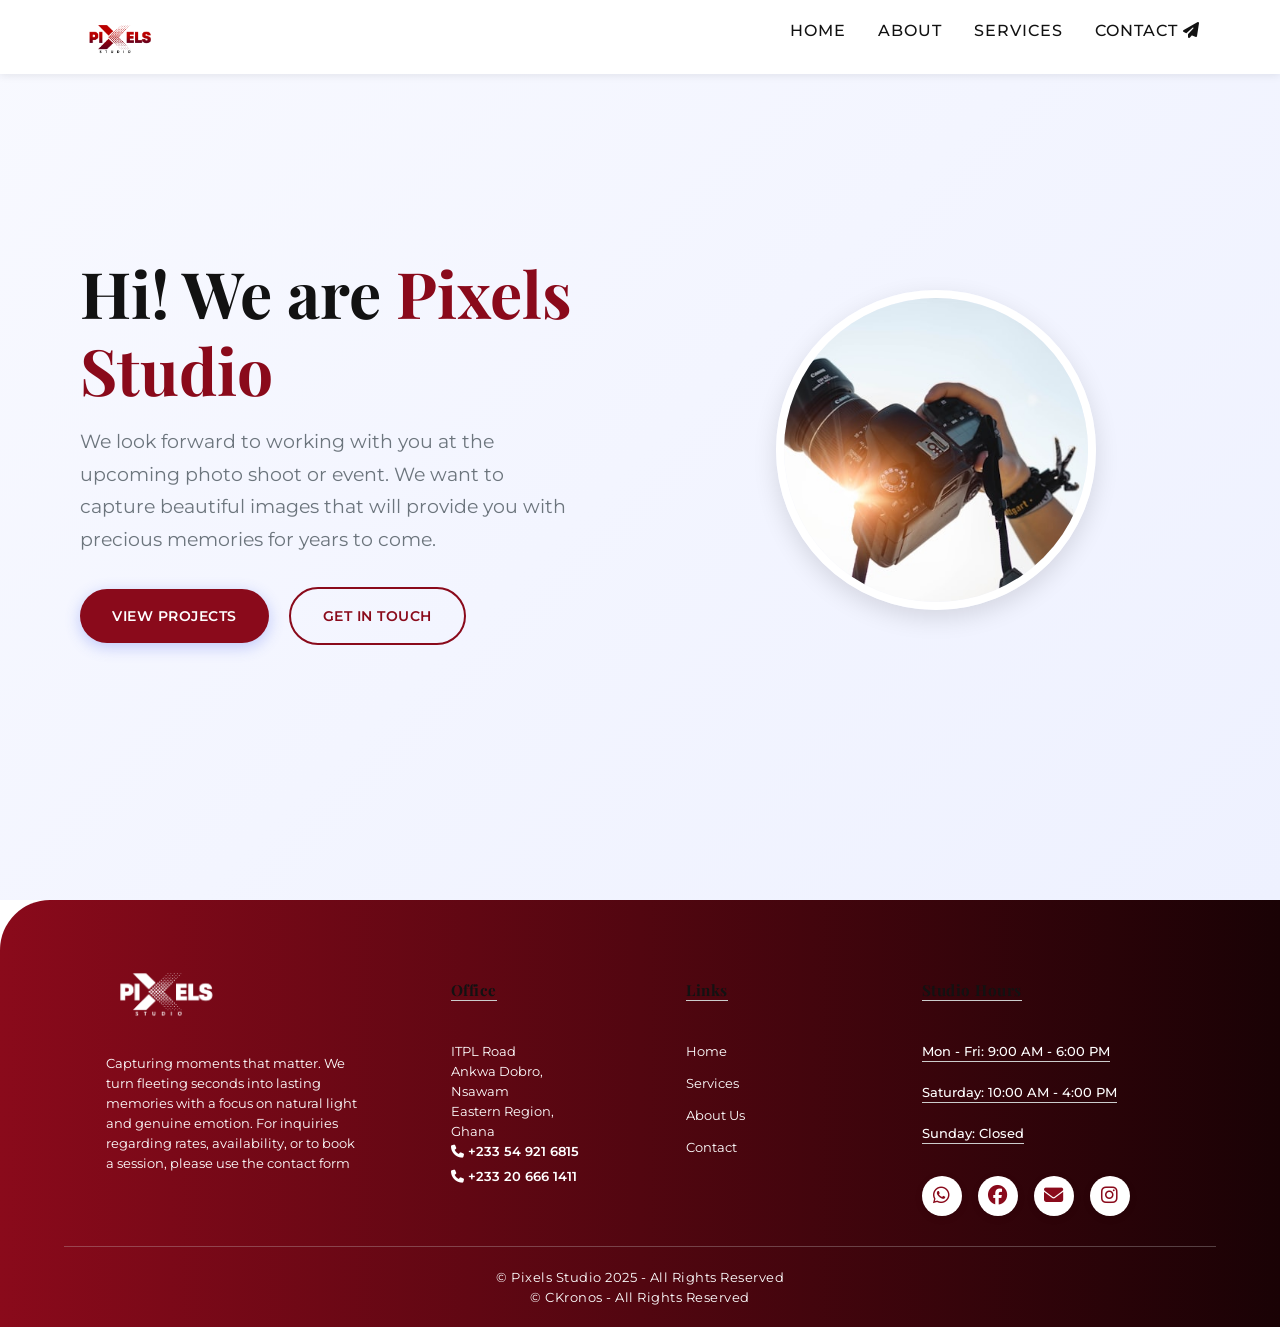
==== index.html @ 5a0a9b70 "working" ====
<!DOCTYPE html>
<html lang="en">
    <head>
        <meta charset="UTF-8">
        <meta name="viewport" content="width= device-width, initial-scale=1.0">
        <title>Pixels Studio | Where Moments Become Memories</title>
        <link href="https://fonts.googleapis.com/css2?family=Inter:wght@400;700&family=Merriweather:wght@400;700&family=Open+Sans:wght@400;700&family=Lato:wght@400;700&family=Roboto:wght@400;700&family=Playfair+Display:wght@400;700&family=Montserrat:wght@400;700&display=swap" rel="stylesheet">
        <!-- Font Awesome for Icons -->
        <link rel="stylesheet" href="https://cdnjs.cloudflare.com/ajax/libs/font-awesome/6.5.0/css/all.min.css" 
          integrity="sha512-..." crossorigin="anonymous" referrerpolicy="no-referrer" />
        <link rel="stylesheet" href="CSS/home.css">
        <link rel="stylesheet" href="CSS/global.css">
    </head>
    <body>
        <header>
            <div class="container">
                <nav>
                    <a href="index.html" class="logo">
                    <img src="Assets/pixels studio.png" alt="Pixels Studio">
                </a>
                    <ul class="nav-links">
                        <li><a href="index.html">HOME</a></li>
                        <li><a href="about.html">ABOUT</a></li>
                        <li><a href="services.html">SERVICES</a></li>
                        <li><a href="#" >CONTACT <i class="fas fa-paper-plane "></i></a></li>
                    </ul>
                    <div class="mobile-toggle">
                        <i class="fas fa-bars"></i>
                    </div>
                </nav>
                

            </div>
        </header>
        <section id="home" class="hero">
            <div class="container">
                <div class="hero-content">
                    <div class="hero-text fade-in">
                        <h1>Hi! We are <span class="highlight">Pixels Studio</span></h1>
                        <p>We look forward to working with you at the upcoming photo shoot or event. 
                            We want to capture beautiful images 
                            that will provide you with precious memories for years to come.</p>
                        <div>
                            <a href="#services" class="btn btn-primary">View Projects</a>
                            <a href="#" class="btn btn-outline">Get In Touch</a>
                        </div>
                    </div> 
                    <div class="hero-image fade-in">
                        <img src="Assets/iimage2.jpg" alt="Pixels Studio">
                    </div>
                </div>
            </div>
        </section>


        <footer>
            <div class="row">
                <div class="column">
                    <img src="Assets/pixels studio footer.png" class="logo-footer" alt="pixels logo">
                    <p>Capturing moments that matter. 
                        We turn fleeting seconds into lasting memories with a focus on natural light and genuine emotion. 
                        For inquiries regarding rates, availability, or to book a session, please use the contact form</p>
                </div>
                <div class="column">
                    <h3 class="email-id">Office</h3>
                    <p>ITPL Road</p>
                    <p>Ankwa Dobro, Nsawam</p>
                    <p>Eastern Region, Ghana</p>
                    
                    <div class="phone-numbers">
                        <a href="tel:+233549216815"><i class="fas fa-phone "></i> +233 54 921 6815</a>
                    <a href="tel:+233206661411"><i class="fas fa-phone "></i> +233 20 666 1411</a>        
                    </div>
                </div>
                <div class="column">
                    <h3 class="email-id">Links</h3>
                    <ul>
                        <li><a href="index.html">Home</a></li>
                        <li><a href="services.html">Services</a></li>
                        <li><a href="about.html">About Us</a></li>
                        <li><a href="#">Contact </a></li>
                </ul>
                </div>
                <div class="column">
                    <h3 class="email-id">Studio Hours</h3>
                        <p class="email-id">Mon - Fri: 9:00 AM - 6:00 PM</p>
                        <p class="email-id">Saturday: 10:00 AM - 4:00 PM</p>
                        <p class="email-id">Sunday: Closed</p>

                        <div class="social-links">
                            <a href="#" target="_blank" aria-label="whatsapp"><i class="fab fa-whatsapp"></i></a>
                            <a href="#" target="_blank" aria-label="facebook"><i class="fab fa-facebook"></i></a>
                            <a href="#" target="_blank" aria-label="Mail"><i class="fas fa-envelope"></i></a>
                            <a href="#" target="_blank" aria-label="Intsagram"><i class="fab fa-instagram"></i></a>
                        </div>
                    </div>
                </div>
            </div>
            <hr>
            <p class="copyright">&copy; Pixels Studio 2025 - All Rights Reserved</p>
            <p class="copyright">&copy; CKronos - All Rights Reserved</p>
        </footer>
    
        <link rel="script" href="main.js">
    </body>
</html>
---- CSS/home.css ----
/* ==========================================================================
   HOME PAGE STYLES
   Applies to: index.html
   ========================================================================== */

/* --- Hero Section (Split Layout) --- */
.hero {
    min-height: 100vh;
    display: flex;
    align-items: center;
    padding-top: 80px; /* Offset for fixed header */
    background: linear-gradient(135deg, #f8f9ff 0%, #eef1ff 100%);
}

.hero-content {
    display: grid;
    grid-template-columns: 1fr 1fr;
    gap: 4rem;
    align-items: center;
}

/* --- Hero Typography --- */
.hero-text h1 {
    font-size: 4rem;
    line-height: 1.2;
    margin-bottom: 1rem;
    color: var(--dark);
}

.hero-text .highlight {
    color: var(--primary);
}

.hero-text p {
    font-size: 1.2rem;
    margin-bottom: 2rem;
    color: var(--gray);
    max-width: 500px;
}

/* --- Hero Image --- */
.hero-image {
    text-align: center;
}

.hero-image img {
    width: 320px;
    height: 320px;
    border-radius: 50%;
    object-fit: cover;
    border: 8px solid white;
    box-shadow: var(--shadow-md);
    margin: 0 auto;
}
---- CSS/global.css ----
/* ==========================================================================
   GLOBAL STYLES
   Applies to: All pages
   ========================================================================== */

/* --- CSS Variables & Color Palette --- */
:root {
    --primary: #8a0a1b;
    --primary-dark: #5C000E;
    --dark: #121212;
    --light: #ffffff;
    --gray: #6c757d;
    --light-gray: #e9ecef;
    
    --borber-radius: 12px;
    --transition: all 0.3s ease;
    
    --shadow-sm: 0 2px 8px rgba(0,0,0,0.08);
    --shadow-md: 0 8px 25px rgba(0,0,0,0.12);
    --shadow-lg: 0 40px 60px rgba(0,0,0,0.15);
    --shadow-xlg: inset 0 0 0 1000px rgba(0,0,0,0.3);
}

/* --- Reset & Base Styles --- */
*, *::before, *::after {
    margin: 0;
    padding: 0;
    box-sizing: border-box;
}

body {
    font-family: 'Montserrat', sans-serif;
    font-weight: 400;
    line-height: 1.7;
    background-color: var(--light);
    color: var(--dark);
    overflow-x: hidden;
}

img {
    max-width: 100%;
    height: auto;
    display: block;
}

a {
    text-decoration: none;
    color: inherit;
    transition: var(--transition);
}

.container {
    width: 90%;
    max-width: 1200px;
    margin: 0 auto;
    padding: 0 1rem;
}

section {
    padding: 5rem 0;
}

/* --- Typography --- */
h1, h2, h3, h4, h5, h6 {
    font-family: 'Playfair Display', serif;
    font-weight: 700;
    color: var(--dark);
}

.section-title {
    font-family: 'Playfair Display', serif;
    font-size: 2.5rem;
    text-align: center;
    margin-bottom: 3rem;
    position: relative;
}

.section-title::after {
    content: '';
    width: 80px;
    height: 4px;
    background-color: var(--primary);
    display: block;
    margin: 1rem auto 0;
    border-radius: 2px;
}

/* --- Navigation Bar --- */
header {
    background-color: rgba(255,255,255,0.95);
    backdrop-filter: blur(10px);
    position: fixed;
    width: 100%;
    top: 0;
    z-index: 1000;
    box-shadow: var(--shadow-sm);
    transition: var(--transition);
}

nav {
    display: flex;
    justify-content: space-between;
    align-items: center;
    padding: 1rem 0;
}

.logo {
    width: 80px;
    height: auto;
    cursor: pointer;
}

.nav-links {
    list-style: none;
    display: flex;
    gap: 2rem;
}

.nav-links a {
    font-family: 'Montserrat', sans-serif;
    font-weight: 500;
    text-transform: uppercase;
    letter-spacing: 1px;
    color: var(--dark);
    position: relative;
    padding: 0.5rem 0;
}

.nav-links a::after {
    content: '';
    position: absolute;
    width: 0;
    height: 2px;
    background-color: var(--primary);
    left: 0;
    bottom: 0;
    transition: var(--transition);
}

.nav-links a:hover::after {
    width: 100%;
}

.mobile-toggle {
    display: none;
    font-size: 1.5rem;
    cursor: pointer;
    color: var(--dark);
}

/* --- Buttons --- */
.btn {
    display: inline-block;
    padding: 0.9rem 2rem;
    border-radius: 50px;
    font-family: 'Montserrat', sans-serif;
    font-weight: 600;
    text-transform: uppercase;
    letter-spacing: 0.5px;
    font-size: 0.9rem;
    cursor: pointer;
    transition: var(--transition);
}

.btn-primary {
    background: var(--primary);
    color: #fff;
    box-shadow: 0 4px 15px rgba(67, 97, 238, 0.3);
}

.btn-primary:hover {
    background: var(--primary-dark);
    transform: translateY(-3px);
    box-shadow: 0 8px 25px rgba(67, 97, 238, 0.4);
}

.btn-outline {
    border: 2px solid var(--primary);
    color: var(--primary);
    margin-left: 1rem;
}

.btn-outline:hover {
    background: var(--primary);
    color: white;
    transform: translateY(-3px);
}

/* ==========================================================================
   FOOTER STYLES
   ========================================================================== */

footer {
    width: 100%;
    position: relative;
    bottom: 0;
    background: linear-gradient(to right, #8a0a1b, #1a0205);
    color: #fff;
    padding: 50px 0 20px;
    border-top-left-radius: 50px;
    
    /* Footer Base Font (Montserrat) */
    font-family: 'Montserrat', sans-serif;
    font-size: 13px;
    line-height: 20px;
}

/* Footer Grid Layout */
.row {
   width: 85%;
   margin: auto;
   display: flex;
   flex-wrap: wrap;
   align-items: flex-start;
   justify-content: space-between;
}

.column {
    flex-basis: 25%;
    padding: 10px;
}

/* Middle columns are smaller to save space */
.column:nth-child(2), .column:nth-child(3) {
    flex-basis: 15%;
}

.logo-footer {
    width: 120px;
    margin-bottom: 30px;
}

/* Footer Headings (Playfair Display) */
.column h3 {
    width: fit-content;
    margin-bottom: 40px;
    position: relative;
    font-family: 'Playfair Display', serif;
    font-weight: 700;
    letter-spacing: 0.5px;
}

/* Email & Contact Styles */
.email-id {
    width: fit-content;
    border-bottom: 1px solid #ccc;
    margin: 20px 0;
    font-weight: 500;
}

.phone-numbers a {
    display: block;
    color: #fff;
    text-decoration: none;
    font-weight: 600; /* Bold numbers for readability */
    margin-bottom: 5px;
}

/* Footer Links List */
ul li {
    list-style: none;
    margin-bottom: 12px;
}

ul li a {
    text-decoration: none;
    color: #fff;
    transition: var(--transition);
}

ul li a:hover {
    opacity: 0.8;
}

/* Social Media Icons */
.social-links {
    display: flex;
    gap: 1rem;
    margin-top: 2rem;
    justify-content: flex-start;
}

.social-links a {
    width: 40px;
    height: 40px;
    background-color: white;
    border-radius: 50%;
    display: flex;
    align-items: center;
    justify-content: center;
    box-shadow: var(--shadow-sm);
    color: var(--primary);
    font-size: 1.2rem;
    margin: 0;
    transition: var(--transition);
}

.social-links a:hover {
    transform: translateY(-3px);
    box-shadow: var(--shadow-md);
}

/* Divider Line */
hr {
    width: 90%;
    border: 0;
    border-bottom: 1px solid #ccc; /* Subtle separation line */
    margin: 20px auto;
    opacity: 0.3;
}

/* Copyright Text */
.copyright {
    text-align: center;
    font-weight: 400;
    letter-spacing: 0.5px;
}
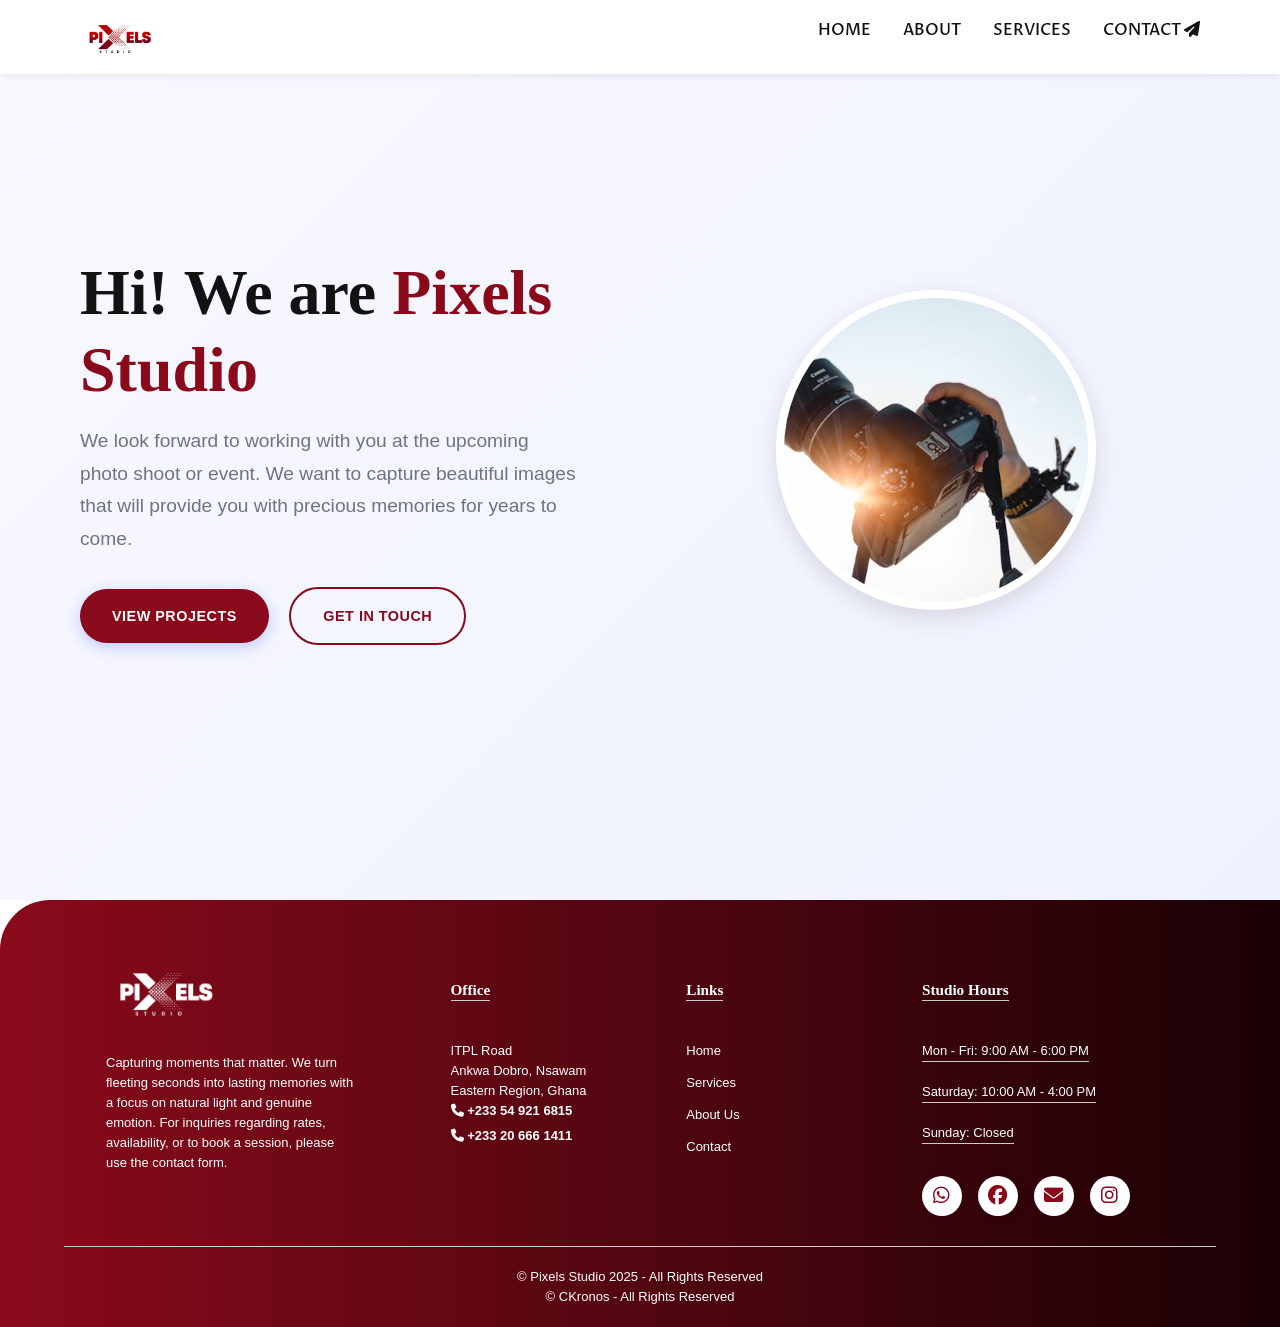
==== commit 4b852421: "working" ====
--- a/index.html
+++ b/index.html
@@ -4,10 +4,12 @@
         <meta charset="UTF-8">
         <meta name="viewport" content="width= device-width, initial-scale=1.0">
         <title>Pixels Studio | Where Moments Become Memories</title>
-        <link href="https://fonts.googleapis.com/css2?family=Inter:wght@400;700&family=Merriweather:wght@400;700&family=Open+Sans:wght@400;700&family=Lato:wght@400;700&family=Roboto:wght@400;700&family=Playfair+Display:wght@400;700&family=Montserrat:wght@400;700&display=swap" rel="stylesheet">
         <!-- Font Awesome for Icons -->
         <link rel="stylesheet" href="https://cdnjs.cloudflare.com/ajax/libs/font-awesome/6.5.0/css/all.min.css" 
           integrity="sha512-..." crossorigin="anonymous" referrerpolicy="no-referrer" />
+        <link rel="preconnect" href="https://fonts.googleapis.com">
+        <link rel="preconnect" href="https://fonts.gstatic.com" crossorigin>
+        <link href="https://fonts.googleapis.com/css2?family=Cormorant+Garamond:ital,wght@0,400;0,600;0,700;1,400&family=Proza+Libre:wght@400;500;600&display=swap" rel="stylesheet">
         <link rel="stylesheet" href="CSS/home.css">
         <link rel="stylesheet" href="CSS/global.css">
     </head>
@@ -41,7 +43,7 @@
                             We want to capture beautiful images 
                             that will provide you with precious memories for years to come.</p>
                         <div>
-                            <a href="#services" class="btn btn-primary">View Projects</a>
+                            <a href="services.html" class="btn btn-primary">View Projects</a>
                             <a href="#" class="btn btn-outline">Get In Touch</a>
                         </div>
                     </div> 
@@ -59,7 +61,7 @@
                     <img src="Assets/pixels studio footer.png" class="logo-footer" alt="pixels logo">
                     <p>Capturing moments that matter. 
                         We turn fleeting seconds into lasting memories with a focus on natural light and genuine emotion. 
-                        For inquiries regarding rates, availability, or to book a session, please use the contact form</p>
+                        For inquiries regarding rates, availability, or to book a session, please use the contact form.</p>
                 </div>
                 <div class="column">
                     <h3 class="email-id">Office</h3>
@@ -88,10 +90,18 @@
                         <p class="email-id">Sunday: Closed</p>
 
                         <div class="social-links">
-                            <a href="#" target="_blank" aria-label="whatsapp"><i class="fab fa-whatsapp"></i></a>
-                            <a href="#" target="_blank" aria-label="facebook"><i class="fab fa-facebook"></i></a>
-                            <a href="#" target="_blank" aria-label="Mail"><i class="fas fa-envelope"></i></a>
-                            <a href="#" target="_blank" aria-label="Intsagram"><i class="fab fa-instagram"></i></a>
+                            <a href="https://api.whatsapp.com/send?phone=233206661411" target="_blank" aria-label="whatsapp">
+                                <i class="fab fa-whatsapp"></i>
+                            </a>
+                            <a href="#" target="_blank" aria-label="facebook">
+                                <i class="fab fa-facebook"></i>
+                            </a>
+                            <a href="mailto:pixelsstudio4@gmail.com" aria-label="Send us an Email">
+                                <i class="fas fa-envelope"></i>
+                            </a>
+                            <a href="#" target="_blank" aria-label="Intsagram">
+                                <i class="fab fa-instagram"></i>
+                            </a>
                         </div>
                     </div>
                 </div>
--- a/CSS/home.css
+++ b/CSS/home.css
@@ -1,14 +1,13 @@
-/* ==========================================================================
-   HOME PAGE STYLES
-   Applies to: index.html
-   ========================================================================== */
+/* =========================================
+   HOME PAGE STYLES (index.html)
+   ========================================= */
 
-/* --- Hero Section (Split Layout) --- */
+/* --- 1. HERO SECTION (Top Fold) --- */
 .hero {
     min-height: 100vh;
     display: flex;
     align-items: center;
-    padding-top: 80px; /* Offset for fixed header */
+    padding-top: 80px;
     background: linear-gradient(135deg, #f8f9ff 0%, #eef1ff 100%);
 }
 
@@ -19,8 +18,9 @@
     align-items: center;
 }
 
-/* --- Hero Typography --- */
+/* --- 2. HERO TYPOGRAPHY --- */
 .hero-text h1 {
+    font-family: 'Playfair Display', serif; /* Hero Font */
     font-size: 4rem;
     line-height: 1.2;
     margin-bottom: 1rem;
@@ -38,7 +38,7 @@
     max-width: 500px;
 }
 
-/* --- Hero Image --- */
+/* --- 3. HERO IMAGE --- */
 .hero-image {
     text-align: center;
 }
--- a/CSS/global.css
+++ b/CSS/global.css
@@ -1,9 +1,16 @@
-/* ==========================================================================
-   GLOBAL STYLES
-   Applies to: All pages
-   ========================================================================== */
-
-/* --- CSS Variables & Color Palette --- */
+/* =========================================
+   GLOBAL STYLES (Use on ALL pages)
+   ========================================= */
+
+/* --- 1. RESET & VARIABLES --- */
+*, 
+*::before, 
+*::after {
+    margin: 0;
+    padding: 0;
+    box-sizing: border-box;
+}
+
 :root {
     --primary: #8a0a1b;
     --primary-dark: #5C000E;
@@ -11,29 +18,20 @@
     --light: #ffffff;
     --gray: #6c757d;
     --light-gray: #e9ecef;
-    
     --borber-radius: 12px;
     --transition: all 0.3s ease;
-    
     --shadow-sm: 0 2px 8px rgba(0,0,0,0.08);
     --shadow-md: 0 8px 25px rgba(0,0,0,0.12);
     --shadow-lg: 0 40px 60px rgba(0,0,0,0.15);
     --shadow-xlg: inset 0 0 0 1000px rgba(0,0,0,0.3);
 }
 
-/* --- Reset & Base Styles --- */
-*, *::before, *::after {
-    margin: 0;
-    padding: 0;
-    box-sizing: border-box;
-}
-
+/* --- 2. BASE DOCUMENT STYLES --- */
 body {
-    font-family: 'Montserrat', sans-serif;
-    font-weight: 400;
+    font-family: 'Inter', sans-serif; /* Body Font */
+    background-color: var(--light);
+    color: var(--dark);
     line-height: 1.7;
-    background-color: var(--light);
-    color: var(--dark);
     overflow-x: hidden;
 }
 
@@ -60,19 +58,112 @@
     padding: 5rem 0;
 }
 
-/* --- Typography --- */
-h1, h2, h3, h4, h5, h6 {
-    font-family: 'Playfair Display', serif;
-    font-weight: 700;
-    color: var(--dark);
-}
-
+/* --- 3. NAVIGATION BAR --- */
+header {
+    background-color: rgba(255,255,255,0.95);
+    backdrop-filter: blur(10px);
+    position: fixed;
+    width: 100%;
+    top: 0;
+    z-index: 1000;
+    box-shadow: var(--shadow-sm);
+    transition: var(--transition);
+}
+
+nav {
+    font-family: 'Proza Libre', sans-serif;;
+    display: flex;
+    justify-content: space-between;
+    align-items: center;
+    padding: 1rem 0;
+}
+
+.logo {
+    width: 80px;
+    height: auto;
+    cursor: pointer;
+}
+
+.nav-links {
+    list-style: none;
+    display: flex;
+    gap: 2rem;
+}
+
+.nav-links a {
+    font-weight: 500;
+    color: var(--dark);
+    position: relative;
+    padding: 0.5rem 0;
+}
+
+.nav-links a::after {
+    content: '';
+    position: absolute;
+    width: 0;
+    height: 2px;
+    background-color: var(--primary);
+    left: 0;
+    bottom: 0;
+    transition: var(--transition);
+}
+
+.nav-links a:hover::after {
+    width: 100%;
+}
+
+.mobile-toggle {
+    display: none;
+    font-size: 1.5rem;
+    cursor: pointer;
+    color: var(--dark);
+}
+
+/* --- 4. BUTTONS --- */
+.btn {
+    display: inline-block;
+    padding: 0.9rem 2rem;
+    border-radius: 50px;
+    font-weight: 600;
+    transition: var(--transition);
+    text-transform: uppercase;
+    letter-spacing: 0.5px;
+    font-size: 0.9rem;
+    cursor: pointer;
+}
+
+.btn-primary {
+    background: var(--primary);
+    color: #fff;
+    box-shadow: 0 4px 15px rgba(67, 97, 238, 0.3);
+}
+
+.btn-primary:hover {
+    background: var(--primary-dark);
+    transform: translateY(-3px);
+    box-shadow: 0 8px 25px rgba(67, 97, 238, 0.4);
+}
+
+.btn-outline {
+    border: 2px solid var(--primary);
+    color: var(--primary);
+    margin-left: 1rem;
+}
+
+.btn-outline:hover {
+    background: var(--primary);
+    color: white;
+    transform: translateY(-3px);
+}
+
+/* --- 5. TYPOGRAPHY (Section Headers) --- */
 .section-title {
-    font-family: 'Playfair Display', serif;
+    font-family: 'Playfair Display', serif; /* Header Font */
     font-size: 2.5rem;
     text-align: center;
     margin-bottom: 3rem;
     position: relative;
+    color: var(--dark);
 }
 
 .section-title::after {
@@ -85,127 +176,27 @@
     border-radius: 2px;
 }
 
-/* --- Navigation Bar --- */
-header {
-    background-color: rgba(255,255,255,0.95);
-    backdrop-filter: blur(10px);
-    position: fixed;
-    width: 100%;
-    top: 0;
-    z-index: 1000;
-    box-shadow: var(--shadow-sm);
-    transition: var(--transition);
-}
-
-nav {
-    display: flex;
-    justify-content: space-between;
-    align-items: center;
-    padding: 1rem 0;
-}
-
-.logo {
-    width: 80px;
-    height: auto;
-    cursor: pointer;
-}
-
-.nav-links {
-    list-style: none;
-    display: flex;
-    gap: 2rem;
-}
-
-.nav-links a {
-    font-family: 'Montserrat', sans-serif;
-    font-weight: 500;
-    text-transform: uppercase;
-    letter-spacing: 1px;
-    color: var(--dark);
-    position: relative;
-    padding: 0.5rem 0;
-}
-
-.nav-links a::after {
-    content: '';
-    position: absolute;
-    width: 0;
-    height: 2px;
-    background-color: var(--primary);
-    left: 0;
-    bottom: 0;
-    transition: var(--transition);
-}
-
-.nav-links a:hover::after {
-    width: 100%;
-}
-
-.mobile-toggle {
-    display: none;
-    font-size: 1.5rem;
-    cursor: pointer;
-    color: var(--dark);
-}
-
-/* --- Buttons --- */
-.btn {
-    display: inline-block;
-    padding: 0.9rem 2rem;
-    border-radius: 50px;
-    font-family: 'Montserrat', sans-serif;
-    font-weight: 600;
-    text-transform: uppercase;
-    letter-spacing: 0.5px;
-    font-size: 0.9rem;
-    cursor: pointer;
-    transition: var(--transition);
-}
-
-.btn-primary {
-    background: var(--primary);
-    color: #fff;
-    box-shadow: 0 4px 15px rgba(67, 97, 238, 0.3);
-}
-
-.btn-primary:hover {
-    background: var(--primary-dark);
-    transform: translateY(-3px);
-    box-shadow: 0 8px 25px rgba(67, 97, 238, 0.4);
-}
-
-.btn-outline {
-    border: 2px solid var(--primary);
-    color: var(--primary);
-    margin-left: 1rem;
-}
-
-.btn-outline:hover {
-    background: var(--primary);
-    color: white;
-    transform: translateY(-3px);
-}
-
-/* ==========================================================================
-   FOOTER STYLES
-   ========================================================================== */
-
+/* --- 6. FOOTER SECTION --- */
 footer {
     width: 100%;
+    z-index: 20;
     position: relative;
     bottom: 0;
     background: linear-gradient(to right, #8a0a1b, #1a0205);
     color: #fff;
     padding: 50px 0 20px;
     border-top-left-radius: 50px;
-    
-    /* Footer Base Font (Montserrat) */
-    font-family: 'Montserrat', sans-serif;
     font-size: 13px;
+    font-family: 'Inter', sans-serif; /* Footer Font */
     line-height: 20px;
 }
 
-/* Footer Grid Layout */
+footer a h4 {
+    color: #fff;      
+    margin-bottom: 0;
+    display: inline-block;
+}
+
 .row {
    width: 85%;
    margin: auto;
@@ -220,7 +211,6 @@
     padding: 10px;
 }
 
-/* Middle columns are smaller to save space */
 .column:nth-child(2), .column:nth-child(3) {
     flex-basis: 15%;
 }
@@ -230,33 +220,28 @@
     margin-bottom: 30px;
 }
 
-/* Footer Headings (Playfair Display) */
 .column h3 {
     width: fit-content;
     margin-bottom: 40px;
     position: relative;
-    font-family: 'Playfair Display', serif;
-    font-weight: 700;
-    letter-spacing: 0.5px;
-}
-
-/* Email & Contact Styles */
+    font-family: 'Inter', serif; /* Footer Header Font */
+}
+
 .email-id {
     width: fit-content;
     border-bottom: 1px solid #ccc;
     margin: 20px 0;
-    font-weight: 500;
 }
 
 .phone-numbers a {
-    display: block;
+    display: block; 
     color: #fff;
     text-decoration: none;
-    font-weight: 600; /* Bold numbers for readability */
-    margin-bottom: 5px;
-}
-
-/* Footer Links List */
+    font-weight: bold;
+    margin-bottom: 5px; 
+}
+
+
 ul li {
     list-style: none;
     margin-bottom: 12px;
@@ -265,14 +250,14 @@
 ul li a {
     text-decoration: none;
     color: #fff;
-    transition: var(--transition);
-}
-
-ul li a:hover {
-    opacity: 0.8;
-}
-
-/* Social Media Icons */
+}
+.social-links {
+    display: flex;
+    gap: 1rem;
+    margin-top: 2rem;
+    justify-content: center;
+}
+
 .social-links {
     display: flex;
     gap: 1rem;
@@ -300,18 +285,13 @@
     box-shadow: var(--shadow-md);
 }
 
-/* Divider Line */
 hr {
     width: 90%;
     border: 0;
-    border-bottom: 1px solid #ccc; /* Subtle separation line */
+    border-bottom: 1px solid #ccc;
     margin: 20px auto;
-    opacity: 0.3;
-}
-
-/* Copyright Text */
+}
+
 .copyright {
     text-align: center;
-    font-weight: 400;
-    letter-spacing: 0.5px;
 }
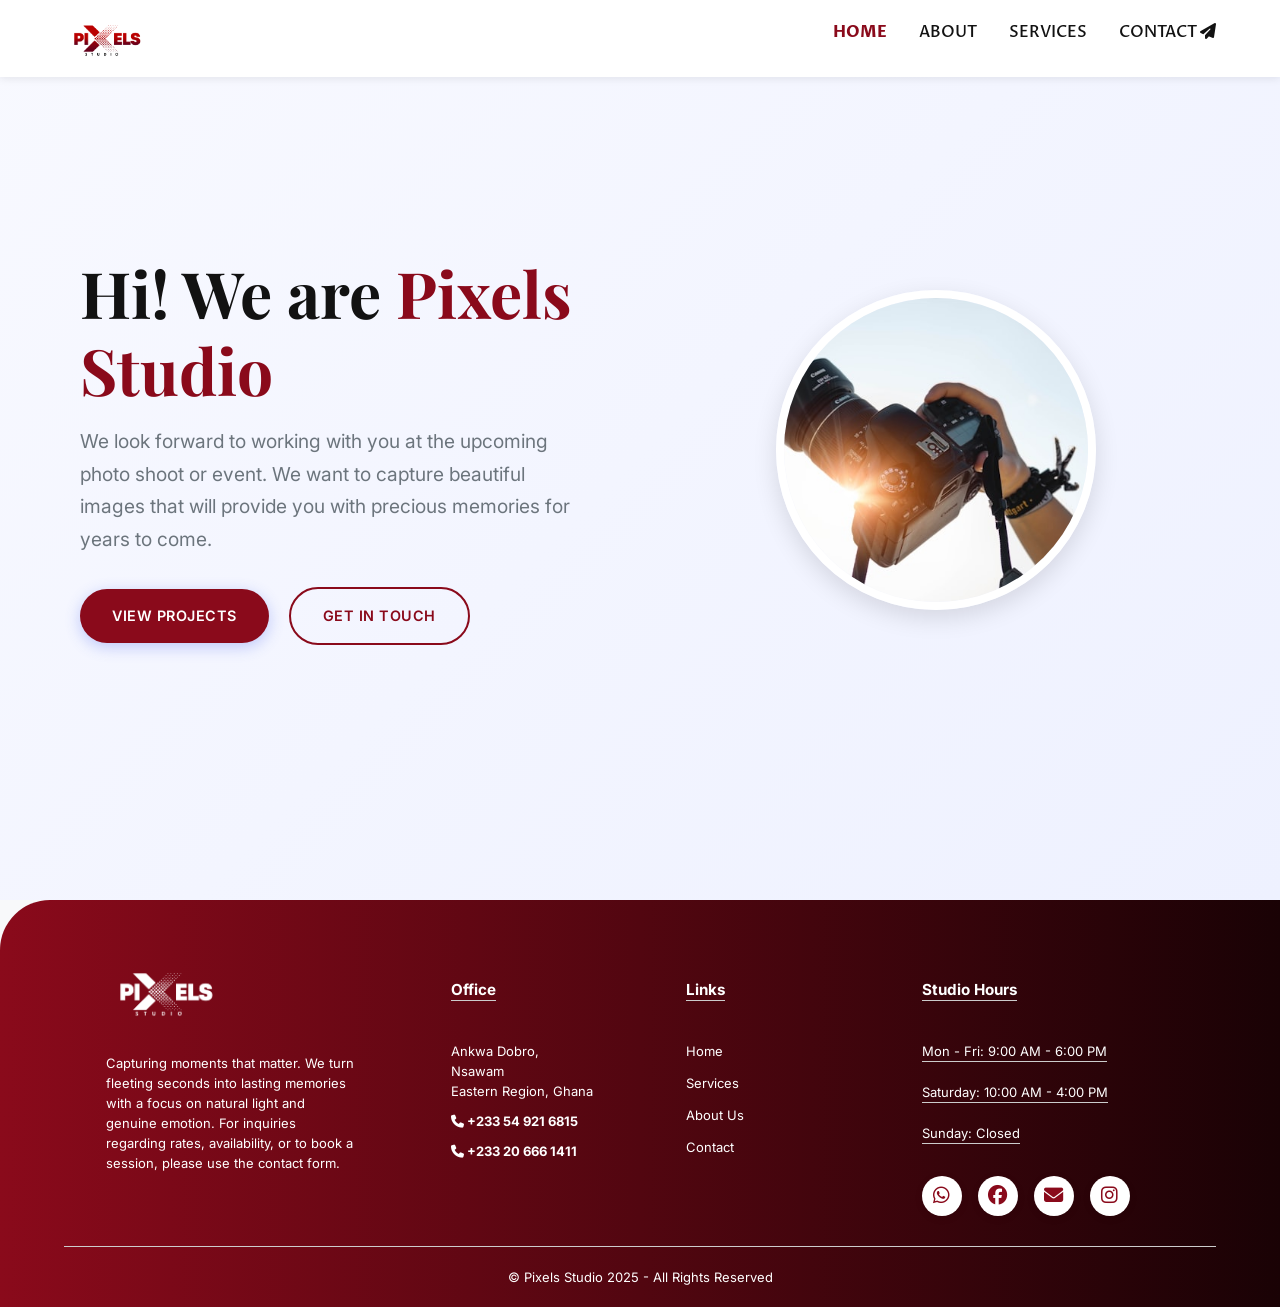
==== commit 5977bc2b: "Working" ====
--- a/index.html
+++ b/index.html
@@ -1,116 +1,115 @@
 <!DOCTYPE html>
 <html lang="en">
-    <head>
-        <meta charset="UTF-8">
-        <meta name="viewport" content="width= device-width, initial-scale=1.0">
-        <title>Pixels Studio | Where Moments Become Memories</title>
-        <!-- Font Awesome for Icons -->
-        <link rel="stylesheet" href="https://cdnjs.cloudflare.com/ajax/libs/font-awesome/6.5.0/css/all.min.css" 
-          integrity="sha512-..." crossorigin="anonymous" referrerpolicy="no-referrer" />
-        <link rel="preconnect" href="https://fonts.googleapis.com">
-        <link rel="preconnect" href="https://fonts.gstatic.com" crossorigin>
-        <link href="https://fonts.googleapis.com/css2?family=Cormorant+Garamond:ital,wght@0,400;0,600;0,700;1,400&family=Proza+Libre:wght@400;500;600&display=swap" rel="stylesheet">
-        <link rel="stylesheet" href="CSS/home.css">
-        <link rel="stylesheet" href="CSS/global.css">
-    </head>
-    <body>
-        <header>
-            <div class="container">
-                <nav>
-                    <a href="index.html" class="logo">
-                    <img src="Assets/pixels studio.png" alt="Pixels Studio">
-                </a>
-                    <ul class="nav-links">
-                        <li><a href="index.html">HOME</a></li>
-                        <li><a href="about.html">ABOUT</a></li>
-                        <li><a href="services.html">SERVICES</a></li>
-                        <li><a href="#" >CONTACT <i class="fas fa-paper-plane "></i></a></li>
-                    </ul>
-                    <div class="mobile-toggle">
-                        <i class="fas fa-bars"></i>
+<head>
+    <meta charset="UTF-8">
+    <meta name="viewport" content="width= device-width, initial-scale=1.0">
+    <title>Pixels Studio | Where Moments Become Memories</title>
+    <!-- Font Awesome for Icons -->
+    <link rel="stylesheet" href="https://cdnjs.cloudflare.com/ajax/libs/font-awesome/6.5.0/css/all.min.css" 
+        integrity="sha512-..." crossorigin="anonymous" referrerpolicy="no-referrer" />
+    <link rel="preconnect" href="https://fonts.googleapis.com">
+    <link rel="preconnect" href="https://fonts.gstatic.com" crossorigin>
+    <link href="https://fonts.googleapis.com/css2?family=Cormorant+Garamond:ital,wght@0,400;0,600;0,700;1,400&family=Proza+Libre:wght@400;500;600&display=swap" rel="stylesheet">
+    <link href="https://fonts.googleapis.com/css2?family=Inter:wght@400;700&family=Merriweather:wght@400;700&family=Open+Sans:wght@400;700&family=Lato:wght@400;700&family=Roboto:wght@400;700&family=Playfair+Display:wght@400;700&family=Montserrat:wght@400;700&display=swap" rel="stylesheet"/>
+    <link rel="stylesheet" href="CSS/home.css">
+    <link rel="stylesheet" href="CSS/global.css">
+</head>
+<body>
+    <header>
+        <div class="container">
+            <nav>
+                <a href="index.html" class="logo">
+                <img src="Assets/pixels studio.png" alt="Pixels Studio">
+            </a>
+                <ul class="nav-links">
+                    <li><a href="index.html" class="active">HOME</a></li>
+                    <li><a href="about.html">ABOUT</a></li>
+                    <li><a href="services.html">SERVICES</a></li>
+                    <li><a href="contact.html" >CONTACT <i class="fas fa-paper-plane "></i></a></li>
+                </ul>
+                <div class="mobile-toggle">
+                    <i class="fas fa-bars"></i>
+                </div>
+            </nav>
+            
+
+        </div>
+    </header>
+    <section id="home" class="hero">
+        <div class="container">
+            <div class="hero-content">
+                <div class="hero-text fade-in">
+                    <h1>Hi! We are <span class="highlight">Pixels Studio</span></h1>
+                    <p>We look forward to working with you at the upcoming photo shoot or event. 
+                        We want to capture beautiful images 
+                        that will provide you with precious memories for years to come.</p>
+                    <div>
+                        <a href="services.html" class="btn btn-primary">View Projects</a>
+                        <a href="contact.html" class="btn btn-outline">Get In Touch</a>
                     </div>
-                </nav>
+                </div> 
+                <div class="hero-image fade-in">
+                    <img src="Assets/iimage2.jpg" alt="Pixels Studio">
+                </div>
+            </div>
+        </div>
+    </section>
+
+
+    <footer>
+        <div class="row">
+            <div class="column">
+                <img src="Assets/pixels studio footer.png" class="logo-footer" alt="pixels logo">
+                <p>Capturing moments that matter. 
+                    We turn fleeting seconds into lasting memories with a focus on natural light and genuine emotion. 
+                    For inquiries regarding rates, availability, or to book a session, please use the contact form.</p>
+            </div>
+            <div class="column">
+                <h3 class="footer-head">Office</h3>
+                <p>Ankwa Dobro, Nsawam</p>
+                <p>Eastern Region, Ghana</p>
                 
+                <div class="phone-numbers">
+                    <a href="tel:+233549216815"><i class="fas fa-phone "></i> +233 54 921 6815</a>
+                <a href="tel:+233206661411"><i class="fas fa-phone "></i> +233 20 666 1411</a>        
+                </div>
+            </div>
+            <div class="column">
+                <h3 class="footer-head">Links</h3>
+                <ul>
+                    <li><a href="index.html">Home</a></li>
+                    <li><a href="services.html">Services</a></li>
+                    <li><a href="about.html">About Us</a></li>
+                    <li><a href="contact.html">Contact </a></li>
+            </ul>
+            </div>
+            <div class="column">
+                <h3 class="footer-head">Studio Hours</h3>
+                    <p class="footer-head">Mon - Fri: 9:00 AM - 6:00 PM</p>
+                    <p class="footer-head">Saturday: 10:00 AM - 4:00 PM</p>
+                    <p class="footer-head">Sunday: Closed</p>
 
-            </div>
-        </header>
-        <section id="home" class="hero">
-            <div class="container">
-                <div class="hero-content">
-                    <div class="hero-text fade-in">
-                        <h1>Hi! We are <span class="highlight">Pixels Studio</span></h1>
-                        <p>We look forward to working with you at the upcoming photo shoot or event. 
-                            We want to capture beautiful images 
-                            that will provide you with precious memories for years to come.</p>
-                        <div>
-                            <a href="services.html" class="btn btn-primary">View Projects</a>
-                            <a href="#" class="btn btn-outline">Get In Touch</a>
-                        </div>
-                    </div> 
-                    <div class="hero-image fade-in">
-                        <img src="Assets/iimage2.jpg" alt="Pixels Studio">
+                    <div class="social-links">
+                        <a href="https://api.whatsapp.com/send?phone=233206661411" target="_blank" aria-label="whatsapp">
+                            <i class="fab fa-whatsapp"></i>
+                        </a>
+                        <a href="#" target="_blank" aria-label="facebook">
+                            <i class="fab fa-facebook"></i>
+                        </a>
+                        <a href="mailto:pixelsstudio4@gmail.com" aria-label="Send us an Email">
+                            <i class="fas fa-envelope"></i>
+                        </a>
+                        <a href="#" target="_blank" aria-label="Intsagram">
+                            <i class="fab fa-instagram"></i>
+                        </a>
                     </div>
                 </div>
             </div>
-        </section>
-
-
-        <footer>
-            <div class="row">
-                <div class="column">
-                    <img src="Assets/pixels studio footer.png" class="logo-footer" alt="pixels logo">
-                    <p>Capturing moments that matter. 
-                        We turn fleeting seconds into lasting memories with a focus on natural light and genuine emotion. 
-                        For inquiries regarding rates, availability, or to book a session, please use the contact form.</p>
-                </div>
-                <div class="column">
-                    <h3 class="email-id">Office</h3>
-                    <p>ITPL Road</p>
-                    <p>Ankwa Dobro, Nsawam</p>
-                    <p>Eastern Region, Ghana</p>
-                    
-                    <div class="phone-numbers">
-                        <a href="tel:+233549216815"><i class="fas fa-phone "></i> +233 54 921 6815</a>
-                    <a href="tel:+233206661411"><i class="fas fa-phone "></i> +233 20 666 1411</a>        
-                    </div>
-                </div>
-                <div class="column">
-                    <h3 class="email-id">Links</h3>
-                    <ul>
-                        <li><a href="index.html">Home</a></li>
-                        <li><a href="services.html">Services</a></li>
-                        <li><a href="about.html">About Us</a></li>
-                        <li><a href="#">Contact </a></li>
-                </ul>
-                </div>
-                <div class="column">
-                    <h3 class="email-id">Studio Hours</h3>
-                        <p class="email-id">Mon - Fri: 9:00 AM - 6:00 PM</p>
-                        <p class="email-id">Saturday: 10:00 AM - 4:00 PM</p>
-                        <p class="email-id">Sunday: Closed</p>
-
-                        <div class="social-links">
-                            <a href="https://api.whatsapp.com/send?phone=233206661411" target="_blank" aria-label="whatsapp">
-                                <i class="fab fa-whatsapp"></i>
-                            </a>
-                            <a href="#" target="_blank" aria-label="facebook">
-                                <i class="fab fa-facebook"></i>
-                            </a>
-                            <a href="mailto:pixelsstudio4@gmail.com" aria-label="Send us an Email">
-                                <i class="fas fa-envelope"></i>
-                            </a>
-                            <a href="#" target="_blank" aria-label="Intsagram">
-                                <i class="fab fa-instagram"></i>
-                            </a>
-                        </div>
-                    </div>
-                </div>
-            </div>
-            <hr>
-            <p class="copyright">&copy; Pixels Studio 2025 - All Rights Reserved</p>
-            <p class="copyright">&copy; CKronos - All Rights Reserved</p>
-        </footer>
-    
-        <link rel="script" href="main.js">
-    </body>
+        </div>
+        <hr>
+        <p class="copyright">&copy; Pixels Studio 2025 - All Rights Reserved</p>
+    </footer>
+        
+    <script src="main.js"></script>
+</body>
 </html>
--- a/CSS/global.css
+++ b/CSS/global.css
@@ -15,7 +15,7 @@
     --primary: #8a0a1b;
     --primary-dark: #5C000E;
     --dark: #121212;
-    --light: #ffffff;
+    --light: #f8f9fa;
     --gray: #6c757d;
     --light-gray: #e9ecef;
     --borber-radius: 12px;
@@ -28,7 +28,7 @@
 
 /* --- 2. BASE DOCUMENT STYLES --- */
 body {
-    font-family: 'Inter', sans-serif; /* Body Font */
+    font-family: 'Inter', sans-serif;
     background-color: var(--light);
     color: var(--dark);
     line-height: 1.7;
@@ -70,6 +70,12 @@
     transition: var(--transition);
 }
 
+header .container {
+    max-width: 100%; 
+    width: 100%;
+    padding: 0 4rem;
+}
+
 nav {
     font-family: 'Proza Libre', sans-serif;;
     display: flex;
@@ -79,9 +85,14 @@
 }
 
 .logo {
-    width: 80px;
-    height: auto;
+    display: flex;
+    align-items: center;
     cursor: pointer;
+}
+
+.logo img {
+    max-height: 45px;
+    width: auto;
 }
 
 .nav-links {
@@ -112,6 +123,19 @@
     width: 100%;
 }
 
+.nav-links a.active {
+    color: var(--primary) !important;
+    font-weight: 700;
+}
+
+.nav-links a.active::after {
+    width: 0; 
+}
+
+.nav-links a.active:hover::after {
+    width: 100%;
+}
+
 .mobile-toggle {
     display: none;
     font-size: 1.5rem;
@@ -187,7 +211,7 @@
     padding: 50px 0 20px;
     border-top-left-radius: 50px;
     font-size: 13px;
-    font-family: 'Inter', sans-serif; /* Footer Font */
+    font-family: 'Inter', sans-serif;
     line-height: 20px;
 }
 
@@ -224,13 +248,14 @@
     width: fit-content;
     margin-bottom: 40px;
     position: relative;
-    font-family: 'Inter', serif; /* Footer Header Font */
-}
-
-.email-id {
+    font-family: 'Inter', serif;
+}
+
+.footer-head {
     width: fit-content;
     border-bottom: 1px solid #ccc;
     margin: 20px 0;
+    font-family: 'inter', sans-serif;
 }
 
 .phone-numbers a {
@@ -238,7 +263,9 @@
     color: #fff;
     text-decoration: none;
     font-weight: bold;
+    margin-top: 10px;
     margin-bottom: 5px; 
+    font-family: 'Inter', sans-serif;
 }
 
 
@@ -294,4 +321,4 @@
 
 .copyright {
     text-align: center;
-}+}
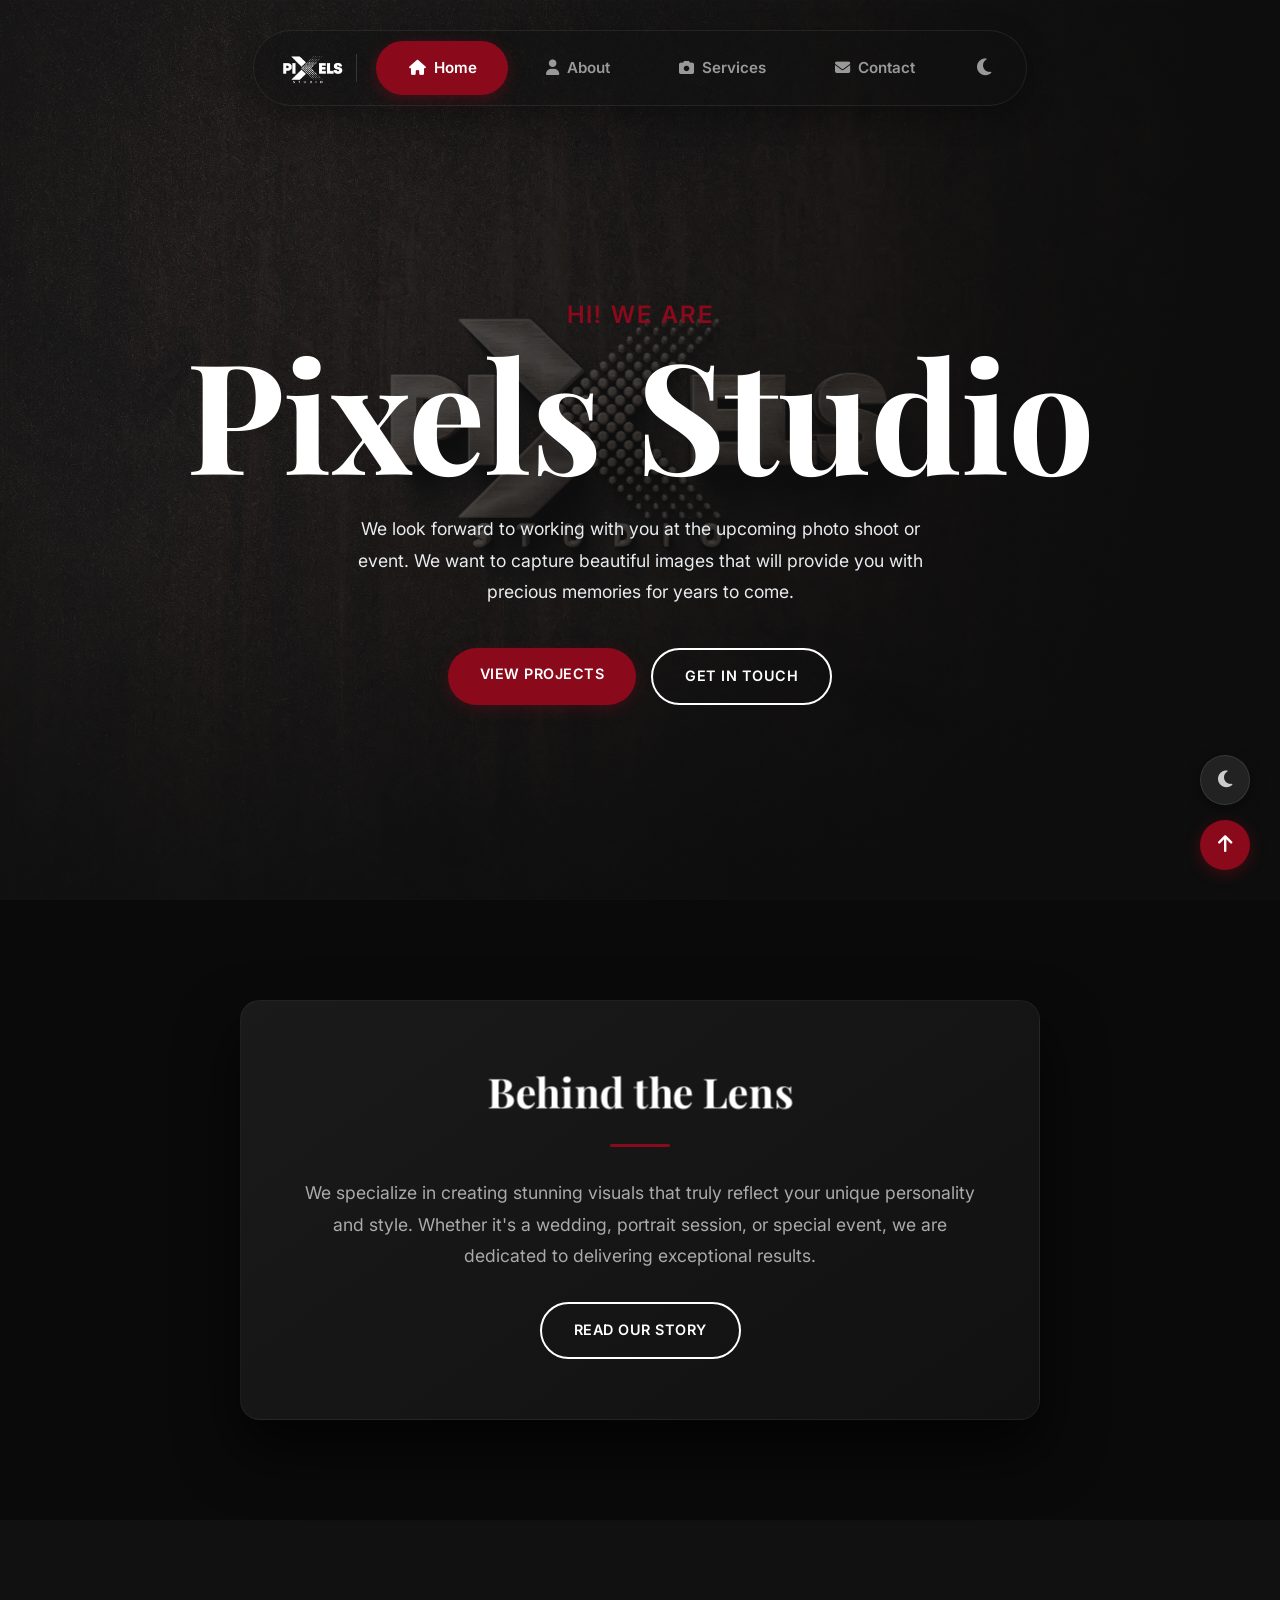
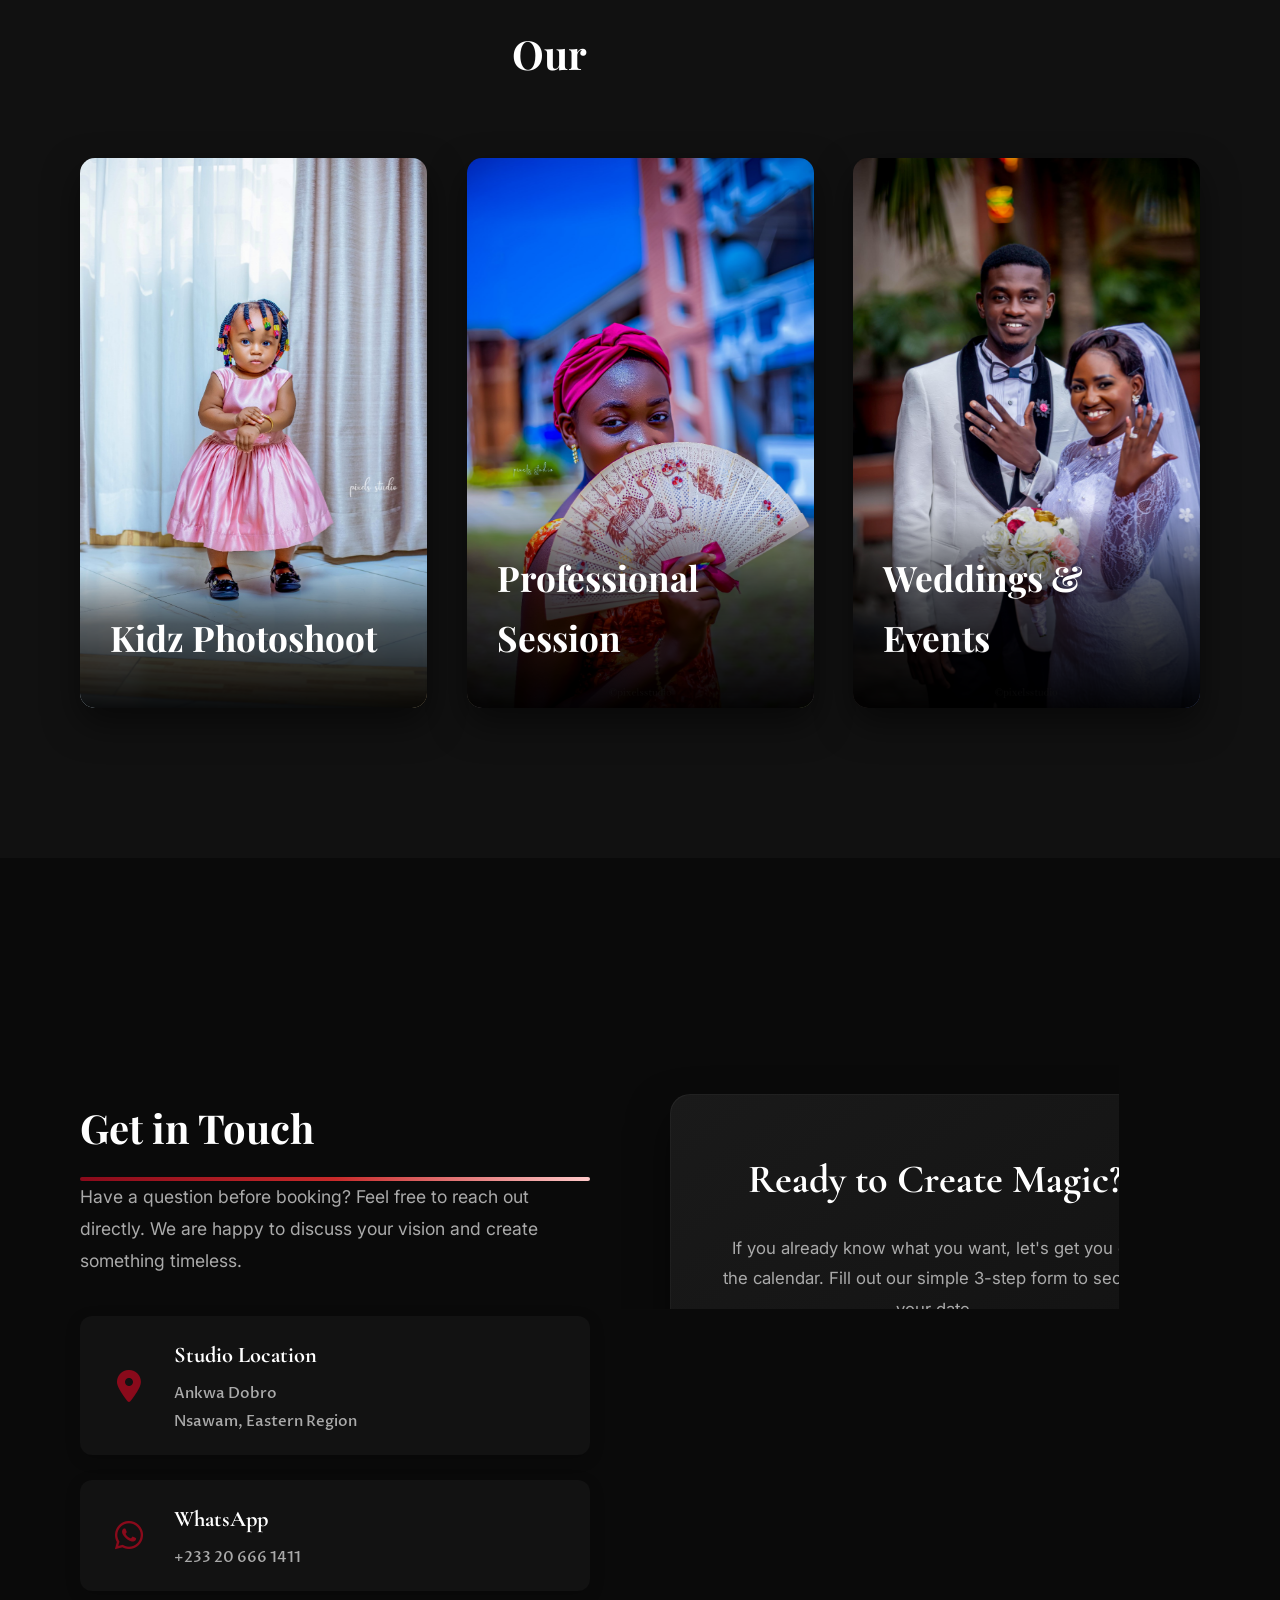
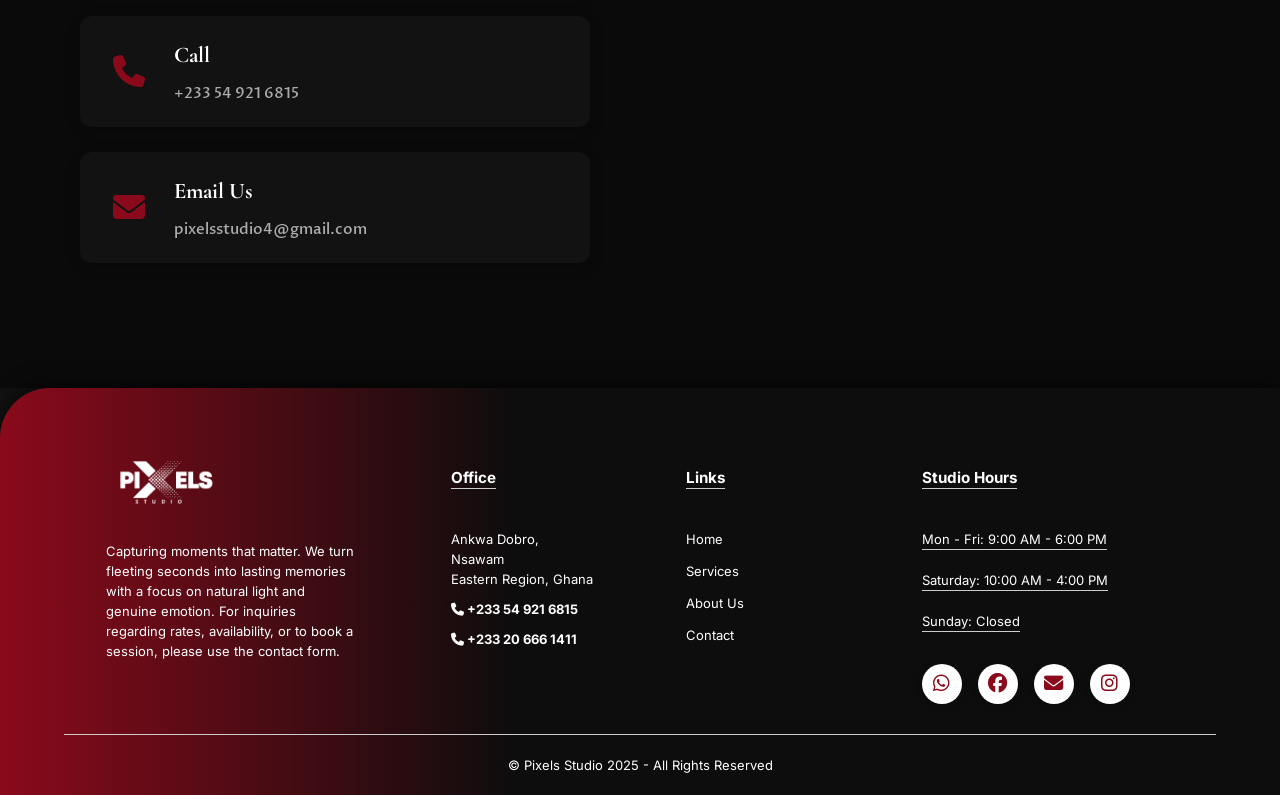
==== commit c6bf0589: "feat: overhaul mobile responsiveness, consolidate styles, and enhance booking UI - Refactor: Dedupli" ====
--- a/index.html
+++ b/index.html
@@ -2,67 +2,210 @@
 <html lang="en">
 <head>
     <meta charset="UTF-8">
-    <meta name="viewport" content="width= device-width, initial-scale=1.0">
+    <meta name="viewport" content="width=device-width, initial-scale=1.0">
     <title>Pixels Studio | Where Moments Become Memories</title>
-    <!-- Font Awesome for Icons -->
-    <link rel="stylesheet" href="https://cdnjs.cloudflare.com/ajax/libs/font-awesome/6.5.0/css/all.min.css" 
-        integrity="sha512-..." crossorigin="anonymous" referrerpolicy="no-referrer" />
+    
+    <link rel="stylesheet" href="https://cdnjs.cloudflare.com/ajax/libs/font-awesome/6.5.0/css/all.min.css" crossorigin="anonymous" referrerpolicy="no-referrer" />
     <link rel="preconnect" href="https://fonts.googleapis.com">
     <link rel="preconnect" href="https://fonts.gstatic.com" crossorigin>
     <link href="https://fonts.googleapis.com/css2?family=Cormorant+Garamond:ital,wght@0,400;0,600;0,700;1,400&family=Proza+Libre:wght@400;500;600&display=swap" rel="stylesheet">
-    <link href="https://fonts.googleapis.com/css2?family=Inter:wght@400;700&family=Merriweather:wght@400;700&family=Open+Sans:wght@400;700&family=Lato:wght@400;700&family=Roboto:wght@400;700&family=Playfair+Display:wght@400;700&family=Montserrat:wght@400;700&display=swap" rel="stylesheet"/>
+    <link href="https://fonts.googleapis.com/css2?family=Inter:wght@300;400;600;700&family=Merriweather:wght@400;700&family=Playfair+Display:wght@400;700&display=swap" rel="stylesheet"/>
+    
+    <link rel="stylesheet" href="CSS/global.css">
     <link rel="stylesheet" href="CSS/home.css">
-    <link rel="stylesheet" href="CSS/global.css">
+    <link rel="stylesheet" href="CSS/modal.css">
+    <link rel="stylesheet" href="CSS/animations.css">
+    <link rel="stylesheet" href="CSS/responsive.css">
+
 </head>
 <body>
-    <header>
-        <div class="container">
-            <nav>
-                <a href="index.html" class="logo">
-                <img src="Assets/pixels studio.png" alt="Pixels Studio">
+    
+    <script>
+        // Prevent FOIT (Flash of Inaccurate Theme)
+        if (localStorage.getItem('theme') === 'light') document.body.classList.add('light-theme');
+    </script>
+    
+    <header class="floating-header" id="main-header">
+        <nav class="glass-nav" id="nav-links">
+            <a href="index.html" class="brand-logo-link">
+                <img src="Assets/pixels studio footer.png" alt="Pixels Studio" class="logo-dark">
+                <img src="Assets/pixels studio.png" alt="Pixels Studio" class="logo-light">
             </a>
-                <ul class="nav-links">
-                    <li><a href="index.html" class="active">HOME</a></li>
-                    <li><a href="about.html">ABOUT</a></li>
-                    <li><a href="services.html">SERVICES</a></li>
-                    <li><a href="contact.html" >CONTACT <i class="fas fa-paper-plane "></i></a></li>
-                </ul>
-                <div class="mobile-toggle">
-                    <i class="fas fa-bars"></i>
-                </div>
-            </nav>
-            
-
-        </div>
+            <div class="nav-divider"></div>
+            <div class="nav-slider" id="nav-slider"></div>
+
+            <a href="#home" class="nav-item active"><i class="fa-solid fa-house"></i><span>Home</span></a>
+            <a href="about.html" class="nav-item"><i class="fa-regular fa-user"></i><span>About</span></a>
+            <a href="#services" class="nav-item"><i class="fa-solid fa-camera"></i><span>Services</span></a>
+            <a href="#contact" class="nav-item"><i class="fa-regular fa-envelope"></i><span>Contact</span></a>
+            <button id="theme-toggle" aria-label="Toggle Theme">
+                <i class="fa-solid fa-moon"></i>
+            </button>
+        </nav>
+        <div class="mobile-toggle"><i class="fas fa-bars"></i></div>
     </header>
+    
     <section id="home" class="hero">
         <div class="container">
             <div class="hero-content">
                 <div class="hero-text fade-in">
-                    <h1>Hi! We are <span class="highlight">Pixels Studio</span></h1>
-                    <p>We look forward to working with you at the upcoming photo shoot or event. 
-                        We want to capture beautiful images 
-                        that will provide you with precious memories for years to come.</p>
-                    <div>
-                        <a href="services.html" class="btn btn-primary">View Projects</a>
-                        <a href="contact.html" class="btn btn-outline">Get In Touch</a>
+                    <p class="hero-intro">Hi! We are</p>
+                    <h1 class="brand-huge">Pixels Studio</h1>
+                    <p class="hero-subtext">We look forward to working with you at the upcoming photo shoot or event. We want to capture beautiful images that will provide you with precious memories for years to come.</p>
+                    <div class="button-group">
+                        <a href="#services" class="btn btn-primary">View Projects</a>
+                        <a href="#contact" class="btn btn-outline">Get In Touch</a>
                     </div>
                 </div> 
-                <div class="hero-image fade-in">
-                    <img src="Assets/iimage2.jpg" alt="Pixels Studio">
-                </div>
             </div>
         </div>
     </section>
 
+    <section class="home-about">
+        <div class="container perspective-container">
+            <div class="about-3d-card reveal-up">
+                <h2>Behind the Lens</h2>
+                <div class="brand-line"></div>
+                <p>We specialize in creating stunning visuals that truly reflect your unique personality and style. Whether it's a wedding, portrait session, or special event, we are dedicated to delivering exceptional results.</p>
+                <a href="about.html" class="btn btn-outline">Read Our Story</a>
+            </div>
+        </div>
+    </section>
+
+    <section id="services" class="home-services">
+        <div class="container">
+            <h2 class="section-title" style="color: white;">Our Expertise</h2>
+            
+            <div class="services-3d-grid">
+                
+                <div class="service-3d-card reveal-up" tabindex="0">
+                    <div class="card-inner">
+                        <img src="Assets/kidz card.jpg" alt="Kidz Photoshoot">
+                        <div class="card-overlay">
+                            <h3>Kidz Photoshoot</h3>
+                            <div class="service-hidden-content">
+                                <div class="content-wrapper">
+                                    <p class="service-desc">Capturing the pure joy, energy, and innocence of childhood. We create a fun, relaxed environment where your little ones can be themselves.</p>
+                                    <ul class="service-features">
+                                        <li><i class="fas fa-check"></i> Fun & Relaxed Atmosphere</li>
+                                        <li><i class="fas fa-check"></i> Props & Themes Included</li>
+                                        <li><i class="fas fa-check"></i> High-Res Digital Images</li>
+                                    </ul>
+                                    <a href="Services/kids.html" class="btn btn-outline view-port-btn">View Portfolio</a>
+                                </div>
+                            </div>
+                        </div>
+                    </div>
+                </div>
+
+                <div class="service-3d-card reveal-up delay-100" tabindex="0">
+                    <div class="card-inner">
+                        <img src="Assets/photoshoot card.jpg" alt="Professional Session">
+                        <div class="card-overlay">
+                            <h3>Professional Session</h3>
+                            <div class="service-hidden-content">
+                                <div class="content-wrapper">
+                                    <p class="service-desc">Whether you need a new headshot, a fashion portfolio, or a creative portrait, we deliver high-end, magazine-quality results.</p>
+                                    <ul class="service-features">
+                                        <li><i class="fas fa-check"></i> Studio or Outdoor</li>
+                                        <li><i class="fas fa-check"></i> Professional Retouching</li>
+                                        <li><i class="fas fa-check"></i> Wardrobe Consultation</li>
+                                    </ul>
+                                    <a href="Services/photoshoot.html" class="btn btn-outline view-port-btn">View Portfolio</a>
+                                </div>
+                            </div>
+                        </div>
+                    </div>
+                </div>
+
+                <div class="service-3d-card reveal-up delay-200" tabindex="0">
+                    <div class="card-inner">
+                        <img src="Assets/wedding card.jpg" alt="Weddings & Events">
+                        <div class="card-overlay">
+                            <h3>Weddings & Events</h3>
+                            <div class="service-hidden-content">
+                                <div class="content-wrapper">
+                                    <p class="service-desc">Your big day deserves to be documented with elegance and emotion. We stay in the background to capture candid, timeless moments.</p>
+                                    <ul class="service-features">
+                                        <li><i class="fas fa-check"></i> Full Day Coverage</li>
+                                        <li><i class="fas fa-check"></i> Drone Video Coverage</li>
+                                        <li><i class="fas fa-check"></i> Premium Photo Album</li>
+                                    </ul>
+                                    <a href="Services/weddings.html" class="btn btn-outline view-port-btn">View Portfolio</a>
+                                </div>
+                            </div>
+                        </div>
+                    </div>
+                </div>
+
+            </div>
+        </div>
+    </section>
+
+    <section id="contact" class="home-contact">
+        <div class="container">
+            <h2 class="section-title" style="color: white;">Contact Us</h2>
+
+            <div class="contact-grid">
+                <div class="contact-info-card reveal-up">
+                    <h2 class="card-title">Get in Touch</h2>
+                    <div class="brand-line"></div>
+                    <p class="contact-intro">
+                        Have a question before booking? Feel free to reach out directly. 
+                        We are happy to discuss your vision and create something timeless.
+                    </p>
+                    
+                    <div class="owner-details">
+                        <div class="detail-item">
+                            <i class="fas fa-map-marker-alt"></i>
+                            <div>
+                                <h4>Studio Location</h4>
+                                <span>Ankwa Dobro<br>Nsawam, Eastern Region</span>
+                            </div>
+                        </div>
+
+                        <a href="javascript:void(0)" onclick="window.open('https://wa.me/233206661411', '_blank')" class="detail-item clickable">
+                            <i class="fab fa-whatsapp"></i>
+                            <div>
+                                <h4>WhatsApp</h4>
+                                <span>+233 20 666 1411</span>
+                            </div>
+                        </a>
+
+                        <a href="tel:+233549216815" class="detail-item clickable">
+                            <i class="fas fa-phone"></i>
+                            <div>
+                                <h4>Call</h4>
+                                <span>+233 54 921 6815</span>
+                            </div>
+                        </a>
+
+                        <a href="mailto:pixelsstudio4@gmail.com" class="detail-item clickable">
+                            <i class="fas fa-envelope"></i>
+                            <div>
+                                <h4>Email Us</h4>
+                                <span>pixelsstudio4@gmail.com</span>
+                            </div>
+                        </a>
+                    </div>
+                </div>
+
+                <div class="booking-cta-card reveal-up delay-100">
+                    <h3>Ready to Create Magic?</h3>
+                    <p>If you already know what you want, let's get you on the calendar. Fill out our simple 3-step form to secure your date.</p>
+                    <button class="btn btn-primary big-book-btn" onclick="openModal()">
+                        Book a Session Now <i class="fas fa-arrow-right"></i>
+                    </button>
+                </div>
+            </div>
+        </div>
+    </section>
 
     <footer>
         <div class="row">
             <div class="column">
                 <img src="Assets/pixels studio footer.png" class="logo-footer" alt="pixels logo">
-                <p>Capturing moments that matter. 
-                    We turn fleeting seconds into lasting memories with a focus on natural light and genuine emotion. 
-                    For inquiries regarding rates, availability, or to book a session, please use the contact form.</p>
+                <p>Capturing moments that matter. We turn fleeting seconds into lasting memories with a focus on natural light and genuine emotion. For inquiries regarding rates, availability, or to book a session, please use the contact form.</p>
             </div>
             <div class="column">
                 <h3 class="footer-head">Office</h3>
@@ -71,45 +214,91 @@
                 
                 <div class="phone-numbers">
                     <a href="tel:+233549216815"><i class="fas fa-phone "></i> +233 54 921 6815</a>
-                <a href="tel:+233206661411"><i class="fas fa-phone "></i> +233 20 666 1411</a>        
+                    <a href="tel:+233206661411"><i class="fas fa-phone "></i> +233 20 666 1411</a>        
                 </div>
             </div>
             <div class="column">
                 <h3 class="footer-head">Links</h3>
                 <ul>
                     <li><a href="index.html">Home</a></li>
-                    <li><a href="services.html">Services</a></li>
+                    <li><a href="#services">Services</a></li>
                     <li><a href="about.html">About Us</a></li>
-                    <li><a href="contact.html">Contact </a></li>
-            </ul>
+                    <li><a href="#contact">Contact</a></li>
+                </ul>
             </div>
             <div class="column">
                 <h3 class="footer-head">Studio Hours</h3>
-                    <p class="footer-head">Mon - Fri: 9:00 AM - 6:00 PM</p>
-                    <p class="footer-head">Saturday: 10:00 AM - 4:00 PM</p>
-                    <p class="footer-head">Sunday: Closed</p>
-
-                    <div class="social-links">
-                        <a href="https://api.whatsapp.com/send?phone=233206661411" target="_blank" aria-label="whatsapp">
-                            <i class="fab fa-whatsapp"></i>
-                        </a>
-                        <a href="#" target="_blank" aria-label="facebook">
-                            <i class="fab fa-facebook"></i>
-                        </a>
-                        <a href="mailto:pixelsstudio4@gmail.com" aria-label="Send us an Email">
-                            <i class="fas fa-envelope"></i>
-                        </a>
-                        <a href="#" target="_blank" aria-label="Intsagram">
-                            <i class="fab fa-instagram"></i>
-                        </a>
-                    </div>
+                <p class="footer-head">Mon - Fri: 9:00 AM - 6:00 PM</p>
+                <p class="footer-head">Saturday: 10:00 AM - 4:00 PM</p>
+                <p class="footer-head">Sunday: Closed</p>
+
+                <div class="social-links">
+                    <a href="https://api.whatsapp.com/send?phone=233206661411" target="_blank" aria-label="whatsapp"><i class="fab fa-whatsapp"></i></a>
+                    <a href="https://www.facebook.com/share/1H8iUNTqra" target="_blank" aria-label="facebook"><i class="fab fa-facebook"></i></a>
+                    <a href="mailto:pixelsstudio4@gmail.com" target="_blank" aria-label="Mail"><i class="fas fa-envelope"></i></a>
+                    <a href="https://www.instagram.com/pixels_studiogh?igsh=cnNvaXIydzd5eWc1" target="_blank" aria-label="Intsagram"><i class="fab fa-instagram"></i></a>
                 </div>
             </div>
         </div>
         <hr>
         <p class="copyright">&copy; Pixels Studio 2025 - All Rights Reserved</p>
     </footer>
-        
+
+    <div id="bookingModal" class="modal-overlay">
+        <div class="modal-container">
+            <div class="modal-header"><h2>Book Pixels Studio</h2><div class="brand-line"></div></div>
+            <p class="modal-subtitle">Please enter your booking details</p>
+            <div class="progress-bar">
+                <div class="step active" id="stepIndicator1"><div class="step-circle">1</div><span>Your details</span></div>
+                <div class="step-line"></div>
+                <div class="step" id="stepIndicator2"><div class="step-circle">2</div><span>Booking details</span></div>
+                <div class="step-line"></div>
+                <div class="step" id="stepIndicator3"><div class="step-circle">3</div><span>Terms & Conditions</span></div>
+            </div>
+            <form id="bookingForm" onsubmit="event.preventDefault();">
+                <div class="form-step active" id="step1">
+                    <div class="input-group"><label>Full Name</label><input type="text" placeholder="John Smith" required></div>
+                    <div class="input-group"><label>Phone Number</label><input type="tel" placeholder="+233 XX XXX XXXX" required></div>
+                    <div class="input-group"><label>Email Address</label><input type="email" placeholder="your@email.com" required></div>
+                </div>
+                <div class="form-step" id="step2">
+                    <div class="input-group">
+                        <label>Service</label>
+                        <select id="serviceSelect">
+                            <option value="photoshoot">Photoshoot</option>
+                            <option value="wedding">Wedding Coverage</option>
+                            <option value="kids">Kids Photography</option>
+                            <option value="event">Other Event</option>
+                        </select>
+                    </div>
+                    <div class="input-group"><label>Booking Date & Time</label><input type="datetime-local" required></div>
+                    <div class="input-group"><label>Event Location</label><input type="text" placeholder="Enter location" required></div>
+                </div>
+                <div class="form-step" id="step3">
+                    <div class="terms-scroll-box"><p>All photographic materials, such as original negatives, photos, or slides, shall be the exclusive property of the photographer...</p></div>
+                    <div class="checkbox-group">
+                        <input type="checkbox" id="agreeTermsIndex" name="agreeTerms" required>
+                        <label for="agreeTermsIndex">I agree to the Terms & Conditions</label>
+                    </div>
+                </div>
+                <div class="form-navigation">
+                    <button type="button" class="nav-btn back" id="prevBtn" onclick="changeStep(-1)" style="visibility: hidden;"><i class="fas fa-arrow-left"></i> Back</button>
+                    <button type="button" class="nav-btn next" id="nextBtn" onclick="changeStep(1)">Next <i class="fas fa-arrow-right"></i></button>
+                </div>
+            </form>
+            <div class="modal-footer-bar"><button type="button" class="cancel-link" onclick="closeModal()">Cancel</button></div>
+        </div>
+    </div>
+
+    <div class="floating-actions">
+        <button class="floating-theme-btn" aria-label="Toggle Theme">
+            <i class="fa-solid fa-moon"></i>
+        </button>
+        <button id="scrollTopBtn" class="scroll-top-btn" aria-label="Scroll to top">
+            <i class="fas fa-arrow-up"></i>
+        </button>
+    </div>
+
     <script src="main.js"></script>
 </body>
 </html>
--- a/CSS/global.css
+++ b/CSS/global.css
@@ -1,10 +1,9 @@
 /* =========================================
-   GLOBAL STYLES (Use on ALL pages)
-   ========================================= */
-
-/* --- 1. RESET & VARIABLES --- */
-*, 
-*::before, 
+   GLOBAL STYLES & VARIABLES
+   ========================================= */
+
+*,
+*::before,
 *::after {
     margin: 0;
     padding: 0;
@@ -15,24 +14,38 @@
     --primary: #8a0a1b;
     --primary-dark: #5C000E;
     --dark: #121212;
-    --light: #f8f9fa;
     --gray: #6c757d;
-    --light-gray: #e9ecef;
-    --borber-radius: 12px;
     --transition: all 0.3s ease;
-    --shadow-sm: 0 2px 8px rgba(0,0,0,0.08);
-    --shadow-md: 0 8px 25px rgba(0,0,0,0.12);
-    --shadow-lg: 0 40px 60px rgba(0,0,0,0.15);
-    --shadow-xlg: inset 0 0 0 1000px rgba(0,0,0,0.3);
-}
-
-/* --- 2. BASE DOCUMENT STYLES --- */
+    --noise-texture: url("data:image/svg+xml,%3Csvg viewBox='0 0 200 200' xmlns='http://www.w3.org/2000/svg'%3E%3Cfilter id='noiseFilter'%3E%3CfeTurbulence type='fractalNoise' baseFrequency='0.8' numOctaves='3' stitchTiles='stitch'/%3E%3C/filter%3E%3Crect width='100%25' height='100%25' filter='url(%23noiseFilter)' opacity='0.04'/%3E%3C/svg%3E");
+}
+
+html {
+    /* Fix for Safari blank space below footer */
+    background-color: #0e0d0d; 
+    scroll-behavior: smooth; /* Enables elegant smooth scrolling for all anchor links site-wide */
+}
+
 body {
     font-family: 'Inter', sans-serif;
-    background-color: var(--light);
+    background-color: #161616;
     color: var(--dark);
     line-height: 1.7;
-    overflow-x: hidden;
+    overflow-x: hidden; 
+    overflow-anchor: none; /* Fix for Chrome jumpy scroll glitch */
+    transition: background-color 0.5s ease, color 0.5s ease;
+}
+
+
+/* =========================================
+   TEXT SELECTION
+   ========================================= */
+::selection {
+    background-color: var(--primary);
+    color: #ffffff;
+}
+::-moz-selection {
+    background-color: var(--primary);
+    color: #ffffff;
 }
 
 img {
@@ -58,267 +71,717 @@
     padding: 5rem 0;
 }
 
-/* --- 3. NAVIGATION BAR --- */
-header {
-    background-color: rgba(255,255,255,0.95);
-    backdrop-filter: blur(10px);
+/* =========================================
+   GLASS PILL NAVIGATION
+   ========================================= */
+
+.floating-header { 
+    position: absolute; /* Changed from fixed so it scrolls away naturally */
+    top: 30px; 
+    left: 0; 
+    width: 100%; 
+    z-index: 9999; 
+    display: flex; 
+    justify-content: center; 
+    transition: all 0.4s ease; 
+}
+
+.glass-nav { 
+    display: flex; 
+    align-items: center; 
+    position: relative; 
+    background: rgba(17, 17, 17, 0.45); 
+    backdrop-filter: blur(16px); 
+    -webkit-backdrop-filter: blur(16px);
+    padding: 10px 20px; 
+    border-radius: 60px; 
+    gap: 5px; 
+    border: 1px solid rgba(255, 255, 255, 0.08); 
+    box-shadow: 0 10px 30px rgba(0, 0, 0, 0.3); 
+    transition: all 0.4s ease; 
+}
+
+.floating-header.scrolled .glass-nav { 
+    background: rgba(17, 17, 17, 0.65); 
+    border: 1px solid rgba(255, 255, 255, 0.08); 
+    box-shadow: 0 15px 40px rgba(0, 0, 0, 0.6); 
+}
+
+.nav-logo { 
+    display: flex; 
+    align-items: center; 
+    padding-right: 15px; 
+    z-index: 2; 
+    cursor: pointer; 
+}
+
+.nav-divider { 
+    width: 1px; 
+    height: 28px; 
+    background: rgba(255, 255, 255, 0.15); 
+    margin-right: 15px; 
+    z-index: 2; 
+}
+
+.nav-item { 
+    display: flex; 
+    flex-direction: row; 
+    align-items: center; 
+    justify-content: center; 
+    gap: 8px; 
+    padding: 14px 32px; 
+    border-radius: 50px; 
+    position: relative; 
+    z-index: 2; 
+    transition: all 0.3s ease; 
+}
+
+.nav-item i, 
+.nav-item span { 
+    font-size: 0.95rem; 
+    font-weight: 600; 
+    color: #999; 
+    transition: all 0.3s ease; 
+}
+
+.nav-item.has-slider i, 
+.nav-item.has-slider span { 
+    color: #fff; 
+}
+
+.nav-slider { 
+    position: absolute; 
+    top: 10px; 
+    left: 0; 
+    height: calc(100% - 20px); 
+    background-color: var(--primary); 
+    border-radius: 50px; 
+    z-index: 1; 
+    transition: all 0.4s cubic-bezier(0.25, 1, 0.5, 1); 
+    box-shadow: 0 4px 15px rgba(138, 10, 27, 0.4); 
+}
+
+.mobile-toggle { 
+    display: none; 
+    position: absolute; 
+    right: 20px; 
+    font-size: 1.5rem; 
+    cursor: pointer; 
+    color: #fff; 
+    padding: 10px; 
+    pointer-events: auto; 
+    border-radius: 50%;
+    transition: all 0.3s ease;
+}
+
+/* =========================================
+   BUTTONS (WITH ACTIVE MOBILE TAP)
+   ========================================= */
+
+.btn { 
+    display: inline-block; 
+    padding: 0.9rem 2rem; 
+    border-radius: 50px; 
+    font-weight: 600; 
+    transition: var(--transition); 
+    text-transform: uppercase; 
+    letter-spacing: 0.5px; 
+    font-size: 0.9rem; 
+    cursor: pointer; 
+    text-align: center;
+}
+
+.btn-primary { 
+    background: var(--primary); 
+    color: #fff; 
+    box-shadow: 0 4px 15px rgba(138, 10, 27, 0.3); 
+}
+
+.btn-primary:hover, 
+.btn-primary:active { 
+    background: var(--primary-dark); 
+    transform: translateY(-3px) scale(0.98); 
+    box-shadow: 0 8px 25px rgba(138, 10, 27, 0.4); 
+}
+
+.btn-outline { 
+    border: 2px solid var(--primary); 
+    color: var(--primary); 
+}
+
+.btn-outline:hover, 
+.btn-outline:active { 
+    background: var(--primary); 
+    color: white; 
+    transform: translateY(-3px) scale(0.98); 
+}
+
+/* =========================================
+   TYPOGRAPHY
+   ========================================= */
+
+.section-title { 
+    font-family: 'Playfair Display', serif; 
+    font-size: 2.5rem; 
+    text-align: center; 
+    margin-bottom: 3rem; 
+    position: relative; 
+    color: var(--dark); 
+    transition: color 0.5s ease;
+}
+
+.section-title::after { 
+    content: ''; 
+    width: 80px; 
+    height: 4px; 
+    background-color: var(--primary); 
+    display: block; 
+    margin: 1rem auto 0; 
+    border-radius: 2px; 
+}
+
+/* Global Typography Mobile Reduction */
+@media (max-width: 480px) {
+    body {
+        font-size: 0.95rem;
+    }
+    .section-title {
+        font-size: 2rem;
+    }
+    .btn {
+        padding: 0.8rem 1.5rem;
+        font-size: 0.85rem;
+    }
+}
+
+/* =========================================
+   FOOTER SECTION (GLOBAL)
+   ========================================= */
+
+footer { 
+    width: 100%; 
+    z-index: 20; 
+    position: relative; 
+    bottom: 0; 
+    background: linear-gradient(to right, #8a0a1b 0%, #0e0d0d 40%, #0e0d0d 100%) !important;
+    color: #fff; 
+    padding: 50px 0 20px; 
+    border-top-left-radius: 50px; 
+    font-size: 13px; 
+    line-height: 20px; 
+    box-shadow: 0 -5px 20px rgba(0, 0, 0, 0.5); 
+    transition: background 0.5s ease, box-shadow 0.5s ease, color 0.5s ease;
+    overflow: hidden; /* Ensure no child margins leak out to create empty space */
+}
+
+.row { 
+    width: 85%; 
+    margin: auto; 
+    display: flex; 
+    flex-wrap: wrap; 
+    align-items: flex-start; 
+    justify-content: space-between; 
+}
+
+.column { 
+    flex-basis: 25%; 
+    padding: 10px; 
+}
+
+.column:nth-child(2), 
+.column:nth-child(3) { 
+    flex-basis: 15%; 
+}
+
+.logo-footer { 
+    width: 120px; 
+    margin-bottom: 30px; 
+}
+
+.column h3 { 
+    width: fit-content; 
+    margin-bottom: 40px; 
+    position: relative; 
+    font-family: 'Inter', serif; 
+}
+
+.footer-head { 
+    width: fit-content; 
+    border-bottom: 1px solid #ccc; 
+    margin: 20px 0; 
+    font-family: 'Inter', sans-serif; 
+}
+
+.phone-numbers a { 
+    display: block; 
+    color: #fff; 
+    text-decoration: none; 
+    font-weight: bold; 
+    margin-top: 10px; 
+    margin-bottom: 5px; 
+    font-family: 'Inter', sans-serif; 
+}
+
+ul li { 
+    list-style: none; 
+    margin-bottom: 12px; 
+}
+
+ul li a { 
+    text-decoration: none; 
+    color: #fff; 
+}
+
+.social-links { 
+    display: flex; 
+    gap: 1rem; 
+    margin-top: 2rem; 
+    justify-content: flex-start; 
+}
+
+.social-links a { 
+    width: 40px; 
+    height: 40px; 
+    background-color: white; 
+    border-radius: 50%; 
+    display: flex; 
+    align-items: center; 
+    justify-content: center; 
+    box-shadow: 0 2px 8px rgba(0,0,0,0.08); /* Replaced var with direct value for safety */
+    color: #8a0a1b; /* var(--primary) */
+    font-size: 1.2rem; 
+    transition: all 0.3s ease; 
+}
+
+.social-links a:hover { 
+    transform: translateY(-3px); 
+    box-shadow: 0 8px 25px rgba(0,0,0,0.12); 
+}
+
+hr { 
+    width: 90%; 
+    border: 0; 
+    border-bottom: 1px solid #ccc; 
+    margin: 20px auto; 
+}
+
+.copyright { 
+    text-align: center; 
+}
+
+/* Footer Mobile Responsiveness */
+@media (max-width: 768px) {
+    footer {
+        font-size: 15px; /* Increased for better readability */
+        line-height: 1.8;
+        padding-top: 40px;
+    }
+    .row {
+        flex-direction: column;
+        width: 90%;
+    }
+    .column, 
+    .column:nth-child(2), 
+    .column:nth-child(3) {
+        flex-basis: 100%;
+        width: 100%;
+        margin-bottom: 30px;
+    }
+    .column h3 {
+        margin-bottom: 15px;
+        font-size: 1.3rem; /* Slightly larger headings */
+    }
+    .phone-numbers a {
+        font-size: 16px;
+        padding: 5px 0; /* Larger tap target */
+    }
+    .social-links a {
+        width: 45px;
+        height: 45px;
+        font-size: 1.3rem;
+    }
+}
+
+
+/* =========================================
+   FLOATING ACTIONS (Scroll to Top & Theme)
+   ========================================= */
+
+.floating-actions {
     position: fixed;
-    width: 100%;
-    top: 0;
-    z-index: 1000;
-    box-shadow: var(--shadow-sm);
-    transition: var(--transition);
-}
-
-header .container {
-    max-width: 100%; 
-    width: 100%;
-    padding: 0 4rem;
-}
-
-nav {
-    font-family: 'Proza Libre', sans-serif;;
+    bottom: 30px;
+    right: 30px;
     display: flex;
-    justify-content: space-between;
+    flex-direction: column;
+    gap: 15px;
+    z-index: 9999;
     align-items: center;
-    padding: 1rem 0;
-}
-
-.logo {
-    display: flex;
-    align-items: center;
+}
+
+.floating-theme-btn {
+    width: 50px;
+    height: 50px;
+    background-color: #222;
+    color: #ccc;
+    border: 1px solid rgba(255, 255, 255, 0.1);
+    border-radius: 50%;
+    font-size: 1.2rem;
     cursor: pointer;
-}
-
-.logo img {
-    max-height: 45px;
-    width: auto;
-}
-
-.nav-links {
-    list-style: none;
-    display: flex;
-    gap: 2rem;
-}
-
-.nav-links a {
-    font-weight: 500;
-    color: var(--dark);
-    position: relative;
-    padding: 0.5rem 0;
-}
-
-.nav-links a::after {
-    content: '';
-    position: absolute;
-    width: 0;
-    height: 2px;
-    background-color: var(--primary);
-    left: 0;
-    bottom: 0;
-    transition: var(--transition);
-}
-
-.nav-links a:hover::after {
-    width: 100%;
-}
-
-.nav-links a.active {
-    color: var(--primary) !important;
-    font-weight: 700;
-}
-
-.nav-links a.active::after {
-    width: 0; 
-}
-
-.nav-links a.active:hover::after {
-    width: 100%;
-}
-
-.mobile-toggle {
-    display: none;
-    font-size: 1.5rem;
-    cursor: pointer;
-    color: var(--dark);
-}
-
-/* --- 4. BUTTONS --- */
-.btn {
-    display: inline-block;
-    padding: 0.9rem 2rem;
-    border-radius: 50px;
-    font-weight: 600;
-    transition: var(--transition);
-    text-transform: uppercase;
-    letter-spacing: 0.5px;
-    font-size: 0.9rem;
-    cursor: pointer;
-}
-
-.btn-primary {
-    background: var(--primary);
-    color: #fff;
-    box-shadow: 0 4px 15px rgba(67, 97, 238, 0.3);
-}
-
-.btn-primary:hover {
-    background: var(--primary-dark);
-    transform: translateY(-3px);
-    box-shadow: 0 8px 25px rgba(67, 97, 238, 0.4);
-}
-
-.btn-outline {
-    border: 2px solid var(--primary);
-    color: var(--primary);
-    margin-left: 1rem;
-}
-
-.btn-outline:hover {
-    background: var(--primary);
-    color: white;
-    transform: translateY(-3px);
-}
-
-/* --- 5. TYPOGRAPHY (Section Headers) --- */
-.section-title {
-    font-family: 'Playfair Display', serif; /* Header Font */
-    font-size: 2.5rem;
-    text-align: center;
-    margin-bottom: 3rem;
-    position: relative;
-    color: var(--dark);
-}
-
-.section-title::after {
-    content: '';
-    width: 80px;
-    height: 4px;
-    background-color: var(--primary);
-    display: block;
-    margin: 1rem auto 0;
-    border-radius: 2px;
-}
-
-/* --- 6. FOOTER SECTION --- */
-footer {
-    width: 100%;
-    z-index: 20;
-    position: relative;
-    bottom: 0;
-    background: linear-gradient(to right, #8a0a1b, #1a0205);
-    color: #fff;
-    padding: 50px 0 20px;
-    border-top-left-radius: 50px;
-    font-size: 13px;
-    font-family: 'Inter', sans-serif;
-    line-height: 20px;
-}
-
-footer a h4 {
-    color: #fff;      
-    margin-bottom: 0;
-    display: inline-block;
-}
-
-.row {
-   width: 85%;
-   margin: auto;
-   display: flex;
-   flex-wrap: wrap;
-   align-items: flex-start;
-   justify-content: space-between;
-}
-
-.column {
-    flex-basis: 25%;
-    padding: 10px;
-}
-
-.column:nth-child(2), .column:nth-child(3) {
-    flex-basis: 15%;
-}
-
-.logo-footer {
-    width: 120px;
-    margin-bottom: 30px;
-}
-
-.column h3 {
-    width: fit-content;
-    margin-bottom: 40px;
-    position: relative;
-    font-family: 'Inter', serif;
-}
-
-.footer-head {
-    width: fit-content;
-    border-bottom: 1px solid #ccc;
-    margin: 20px 0;
-    font-family: 'inter', sans-serif;
-}
-
-.phone-numbers a {
-    display: block; 
-    color: #fff;
-    text-decoration: none;
-    font-weight: bold;
-    margin-top: 10px;
-    margin-bottom: 5px; 
-    font-family: 'Inter', sans-serif;
-}
-
-
-ul li {
-    list-style: none;
-    margin-bottom: 12px;
-}
-
-ul li a {
-    text-decoration: none;
-    color: #fff;
-}
-.social-links {
-    display: flex;
-    gap: 1rem;
-    margin-top: 2rem;
-    justify-content: center;
-}
-
-.social-links {
-    display: flex;
-    gap: 1rem;
-    margin-top: 2rem;
-    justify-content: flex-start;
-}
-
-.social-links a {
-    width: 40px;
-    height: 40px;
-    background-color: white;
-    border-radius: 50%;
+    box-shadow: 0 4px 15px rgba(0, 0, 0, 0.4);
+    transition: all 0.3s ease;
     display: flex;
     align-items: center;
     justify-content: center;
-    box-shadow: var(--shadow-sm);
-    color: var(--primary);
+    
+    /* Hidden by default */
+    opacity: 0;
+    visibility: hidden;
+    transform: translateY(20px);
+}
+
+.floating-theme-btn:hover {
+    color: #fff;
+    background-color: #333;
+    transform: translateY(-5px);
+}
+
+.floating-theme-btn:active {
+    transform: scale(0.9) !important; /* Tactile thumb press feedback */
+}
+
+.floating-theme-btn.show {
+    opacity: 1;
+    visibility: visible;
+    transform: translateY(0);
+}
+
+.scroll-top-btn {
+    width: 50px;
+    height: 50px;
+    background-color: var(--primary);
+    color: white;
+    border: none;
+    border-radius: 50%;
     font-size: 1.2rem;
-    margin: 0;
-    transition: var(--transition);
-}
-
-.social-links a:hover {
-    transform: translateY(-3px);
-    box-shadow: var(--shadow-md);
-}
-
-hr {
-    width: 90%;
-    border: 0;
-    border-bottom: 1px solid #ccc;
-    margin: 20px auto;
-}
-
-.copyright {
-    text-align: center;
-}
+    cursor: pointer;
+    box-shadow: 0 4px 15px rgba(138, 10, 27, 0.4);
+    
+    /* Hidden by default */
+    opacity: 0;
+    visibility: hidden;
+    transform: translateY(20px);
+    transition: all 0.3s ease;
+}
+
+.scroll-top-btn.show {
+    opacity: 1;
+    visibility: visible;
+    transform: translateY(0);
+}
+
+.scroll-top-btn:hover {
+    background-color: var(--primary-dark);
+    transform: translateY(-5px);
+}
+
+.scroll-top-btn:active {
+    transform: scale(0.9) !important; /* Tactile thumb press feedback */
+}
+
+/* Floating Actions Mobile Responsiveness */
+@media (max-width: 768px) {
+    .floating-actions {
+        bottom: 20px;
+        right: 20px;
+    }
+    .floating-theme-btn, .scroll-top-btn {
+        width: 45px;
+        height: 45px;
+        font-size: 1.1rem;
+    }
+}
+
+/* =========================================
+   CLEAN THEME TOGGLE BUTTON
+   ========================================= */
+
+#theme-toggle {
+    display: flex;
+    align-items: center;
+    justify-content: center;
+    width: 44px;
+    height: 44px;
+    border-radius: 50%;
+    border: none;
+    background: transparent;
+    color: #999999; /* Matches your muted text */
+    font-size: 1.2rem;
+    cursor: pointer;
+    transition: all 0.3s ease;
+    margin-left: 10px;
+    z-index: 2;
+}
+
+/* Dark Mode Hover */
+#theme-toggle:hover,
+.mobile-toggle:hover {
+    color: #ffffff;
+    background: rgba(255, 255, 255, 0.1);
+    transform: scale(1.05);
+}
+
+/* Light Mode Overrides */
+body.light-theme #theme-toggle {
+    color: #555555;
+}
+
+/* Light Mode Hover */
+body.light-theme #theme-toggle:hover,
+body.light-theme .mobile-toggle:hover {
+    color: #111111;
+    background: rgba(0, 0, 0, 0.05);
+}
+
+/* =========================================
+   LIGHT THEME OVERRIDES (GLOBAL)
+   ========================================= */
+
+body.light-theme {
+    background-color: #faf8f5; /* Warm ivory white */
+    background-image: var(--noise-texture);
+    color: #111111;
+    scrollbar-color: #cccccc #faf8f5;
+}
+
+/* Light Theme Text Selection */
+body.light-theme ::selection {
+    background-color: rgba(138, 10, 27, 0.15); /* Soft transparent red tint */
+    color: #8a0a1b; /* var(--primary) */
+}
+body.light-theme ::-moz-selection {
+    background-color: rgba(138, 10, 27, 0.15);
+    color: #8a0a1b;
+}
+
+body.light-theme::-webkit-scrollbar-track,
+body.light-theme ::-webkit-scrollbar-track {
+    background: #faf8f5;
+}
+body.light-theme::-webkit-scrollbar-thumb,
+body.light-theme ::-webkit-scrollbar-thumb {
+    background: #cccccc;
+}
+body.light-theme::-webkit-scrollbar-thumb:hover,
+body.light-theme ::-webkit-scrollbar-thumb:hover {
+    background: #8a0a1b; /* var(--primary) */
+}
+
+body.light-theme .section-title,
+body.light-theme .brand-huge {
+    color: #111111 !important;
+}
+
+body.light-theme p, 
+body.light-theme span {
+    color: #555555;
+}
+
+/* Glass Navigation */
+body.light-theme .glass-nav {
+    background: rgba(255, 255, 255, 0.85);
+    border: 1px solid rgba(0, 0, 0, 0.08);
+}
+body.light-theme .floating-header.scrolled .glass-nav {
+    background: rgba(255, 255, 255, 0.95);
+    box-shadow: 0 15px 40px rgba(0, 0, 0, 0.12);
+}
+body.light-theme .nav-divider {
+    background: rgba(0, 0, 0, 0.15);
+}
+
+/* Navigation Text Logic (Now controlled by JavaScript) */
+body.light-theme .nav-item i, 
+body.light-theme .nav-item span {
+    color: #555555 !important; 
+}
+
+/* White text ONLY when JS applies the red slider behind it */
+body.light-theme .nav-item.has-slider i, 
+body.light-theme .nav-item.has-slider span {
+    color: #ffffff !important; 
+    z-index: 5;
+}
+
+/* Floating Actions Light Theme */
+body.light-theme .floating-theme-btn {
+    background-color: #ffffff;
+    color: #555555;
+    border: 1px solid rgba(0, 0, 0, 0.08);
+    box-shadow: 0 4px 15px rgba(0, 0, 0, 0.1);
+}
+body.light-theme .floating-theme-btn:hover {
+    color: #111111;
+    background-color: #f8f9fa;
+}
+
+/* Global Buttons */
+body.light-theme .btn-outline {
+    border-color: #111111;
+    color: #111111;
+}
+body.light-theme .btn-outline:hover, 
+body.light-theme .btn-outline:active {
+    background: #8a0a1b;
+    border-color: #8a0a1b;
+    color: #ffffff;
+}
+
+/* =========================================
+   NAVBAR LOGO THEME SWAP (FIXED)
+   ========================================= */
+
+.brand-logo-link img {
+    height: 40px; 
+    width: auto;
+}
+
+/* Default State (Dark Mode) */
+.logo-light {
+    display: none !important;
+}
+
+.logo-dark {
+    display: block !important;
+}
+
+/* Light Theme State */
+body.light-theme .logo-dark {
+    display: none !important;
+}
+body.light-theme .logo-light {
+    display: block !important;
+}
+
+/* =========================================
+   LIGHT THEME: FOOTER OVERRIDES
+   ========================================= */
+
+body.light-theme footer {
+    background: linear-gradient(to right, #0e0d0d 0%, #0e0d0d 40%, #8a0a1b 100%) !important;
+    box-shadow: 0 -5px 20px rgba(0, 0, 0, 0.1) !important; 
+}
+
+/* Force text inside the footer to stay white so it is readable on the dark red background */
+body.light-theme footer p,
+body.light-theme footer a,
+body.light-theme footer span,
+body.light-theme footer li,
+body.light-theme footer .copyright,
+body.light-theme footer .footer-head {
+    color: rgba(255, 255, 255, 0.9) !important; 
+}
+
+/* Keep phone numbers bright */
+body.light-theme footer .phone-numbers a {
+    color: #ffffff !important;
+}
+
+/* Ensure social icons stay Red inside White circles */
+body.light-theme footer .social-links a {
+    color: #8a0a1b !important; 
+    background-color: #ffffff !important;
+}
+
+/* =========================================
+   MOBILE NAVIGATION MENU OVERRIDES
+   ========================================= */
+
+@media (max-width: 768px) {
+    .mobile-toggle {
+        display: flex;
+        align-items: center;
+        justify-content: center;
+        position: absolute;
+        top: 10px;
+        right: calc(5% + 15px); /* Align perfectly inside the glass nav */
+        z-index: 10001;
+        height: 40px;
+        width: 40px;
+    }
+    body.light-theme .mobile-toggle i {
+        color: #111111;
+    }
+    
+    .mobile-toggle:active {
+        transform: scale(0.85); /* Satisfying tactile button squish on tap */
+    }
+    
+    .glass-nav {
+        width: 90%;
+        flex-direction: column;
+        align-items: flex-start;
+        border-radius: 20px;
+        padding: 10px 20px;
+    }
+    .nav-logo {
+        padding: 5px 0;
+    }
+    .nav-divider, .nav-slider {
+        display: none !important;
+    }
+    .nav-item {
+        display: flex;
+        width: 100%;
+        justify-content: flex-start;
+        padding: 0 15px;
+        border-top: 0px solid rgba(255, 255, 255, 0.05);
+        max-height: 0;
+        opacity: 0;
+        visibility: hidden;
+        overflow: hidden;
+        transform: translateX(10px);
+        transition: all 0.3s ease;
+    }
+    .glass-nav.menu-open .nav-item {
+        max-height: 60px;
+        opacity: 1;
+        visibility: visible;
+        padding: 15px 0;
+        border-top-width: 1px;
+        transform: translateX(0);
+    }
+    
+    /* Staggered entrance delays for mobile menu items */
+    .glass-nav.menu-open .nav-item:nth-child(4) { transition-delay: 0.05s; }
+    .glass-nav.menu-open .nav-item:nth-child(5) { transition-delay: 0.1s; }
+    .glass-nav.menu-open .nav-item:nth-child(6) { transition-delay: 0.15s; }
+    .glass-nav.menu-open .nav-item:nth-child(7) { transition-delay: 0.2s; }
+    
+    #theme-toggle {
+        display: flex;
+        position: absolute;
+        top: 8px;
+        right: 65px; /* Positions it securely to the left of the 40px hamburger menu */
+        z-index: 10001;
+        margin: 0;
+    }
+    
+    /* Overrides for Light Theme & Hover States */
+    body.light-theme .nav-item {
+        border-top-color: rgba(0,0,0,0.05);
+    }
+    
+    /* Swap JS Slider Colors for simple text highlights on mobile */
+    .nav-item.has-slider i,
+    .nav-item.has-slider span {
+        color: #999 !important;
+    }
+    body.light-theme .nav-item.has-slider i,
+    body.light-theme .nav-item.has-slider span {
+        color: #555555 !important;
+    }
+    .nav-item.active i,
+    .nav-item.active span {
+        color: var(--primary) !important;
+    }
+}
--- a/CSS/home.css
+++ b/CSS/home.css
@@ -1,54 +1,705 @@
 /* =========================================
-   HOME PAGE STYLES (index.html)
+   HOME PAGE STYLES
    ========================================= */
 
-/* --- 1. HERO SECTION (Top Fold) --- */
-.hero {
-    min-height: 100vh;
+body {
+    background-color: #111;
+}
+
+/* =========================================
+   HERO SECTION
+   ========================================= */
+
+.hero { 
+    min-height: 100vh; 
+    display: flex; 
+    align-items: center; 
+    justify-content: center; 
+    padding-top: 180px; /* Increased to push brand text down */
+    background: linear-gradient(rgba(18, 18, 18, 0.75), rgba(18, 18, 18, 0.75)), url('../Assets/background.jpeg') no-repeat center center/cover; 
+    background-attachment: fixed; 
+    transition: background 0.5s ease;
+}
+
+/* Fix for mobile browser bug with fixed backgrounds */
+@media (max-width: 768px) {
+    .hero {
+        background-attachment: scroll !important;
+        min-height: 100dvh; /* Mobile height proportion fix */
+        background-position: center top !important; /* Better framing for mobile portraits */
+    }
+}
+
+@keyframes smoothFloat { 
+    0% {
+        transform: translateY(0px);
+    } 
+    50% {
+        transform: translateY(-12px);
+    } 
+    100% {
+        transform: translateY(0px);
+    } 
+}
+
+.hero-content { 
+    display: flex; 
+    flex-direction: column; 
+    align-items: center; 
+    text-align: center; 
+    width: 100%; 
+    animation: smoothFloat 6s ease-in-out infinite; 
+}
+
+.hero-text {
+    display: flex;
+    flex-direction: column;
+    align-items: center;
+    width: 100%;
+    opacity: 0;
+    transform: translateY(30px);
+    animation: heroLoad 1s cubic-bezier(0.25, 1, 0.5, 1) 0.2s forwards;
+}
+
+@keyframes heroLoad {
+    to {
+        opacity: 1;
+        transform: translateY(0);
+    }
+}
+
+.hero-intro {
+    font-size: 1.5rem;
+    color: var(--primary);
+    font-weight: 600;
+    margin-bottom: 0;
+    letter-spacing: 2px;
+    text-transform: uppercase;
+}
+
+.brand-huge {
+    font-family: 'Playfair Display', serif;
+    font-size: clamp(3.5rem, 12vw, 12rem);
+    line-height: 1;
+    margin-bottom: 1.5rem;
+    color: #ffffff;
+    font-weight: 700;
+    letter-spacing: -1px;
+    text-align: center;
+    transition: color 0.5s ease;
+}
+
+.hero-subtext {
+    font-size: 1.1rem;
+    margin-bottom: 2.5rem;
+    color: #e9ecef;
+    max-width: 600px;
+    margin-left: auto;
+    margin-right: auto;
+    line-height: 1.8;
+    text-align: center;
+    transition: color 0.5s ease;
+}
+
+.button-group {
+    display: flex;
+    flex-direction: row;
+    gap: 15px;
+    justify-content: center;
+}
+
+/* Hero Button Mobile Full Width */
+@media (max-width: 480px) {
+    .button-group {
+        flex-direction: column;
+        align-items: center;
+        width: 100%;
+        max-width: 300px;
+        margin: 0 auto;
+    }
+    .button-group .btn {
+        width: 100%;
+    }
+}
+
+.hero .btn-outline {
+    border: 2px solid white;
+    color: white;
+    margin-left: 0;
+}
+
+.hero .btn-outline:hover,
+.hero .btn-outline:active {
+    background: white;
+    color: var(--dark);
+    transform: translateY(-3px) scale(0.98);
+}
+
+/* =========================================
+   ABOUT SNIPPET
+   ========================================= */
+
+.home-about {
+    padding: 100px 0;
+    background-color: #0a0a0a;
+    scroll-margin-top: 90px; /* Offset bumper */
+    transition: background-color 0.5s ease;
+}
+
+.perspective-container {
+    perspective: 1000px;
+    display: flex;
+    justify-content: center;
+}
+
+.about-3d-card {
+    background: linear-gradient(145deg, #1a1a1a, #111);
+    padding: clamp(30px, 5vw, 60px);
+    border-radius: 20px;
+    border: 1px solid rgba(255, 255, 255, 0.05);
+    text-align: center;
+    width: 100%;
+    max-width: 800px;
+    color: white;
+    box-shadow: 0 30px 60px rgba(0,0,0,0.7);
+    transition: transform 0.6s cubic-bezier(0.23, 1, 0.32, 1), background 0.5s ease, box-shadow 0.5s ease, color 0.5s ease, border-color 0.5s ease;
+    transform-style: preserve-3d;
+}
+
+.about-3d-card:hover {
+    transform: translateY(-10px) rotateX(2deg) rotateY(-2deg);
+    box-shadow: 0 40px 80px rgba(138, 10, 27, 0.25);
+}
+
+.about-3d-card h2 {
+    font-family: 'Playfair Display', serif;
+    font-size: 2.5rem;
+    margin-bottom: 15px;
+    transform: translateZ(30px);
+}
+
+.about-3d-card .brand-line {
+    width: 60px;
+    height: 3px;
+    background: var(--primary);
+    margin: 0 auto 30px;
+    border-radius: 2px;
+}
+
+.about-3d-card p {
+    color: #aaa;
+    font-size: 1.1rem;
+    margin-bottom: 30px;
+    line-height: 1.8;
+    transition: color 0.5s ease;
+}
+
+.about-3d-card .btn-outline {
+    border: 2px solid white;
+    color: white;
+    margin-left: 0;
+}
+
+.about-3d-card .btn-outline:hover,
+.about-3d-card .btn-outline:active {
+    background: white;
+    color: var(--dark);
+    transform: translateZ(20px) scale(0.98);
+}
+
+/* =========================================
+   SERVICES 3D GRID
+   ========================================= */
+
+.home-services {
+    padding: 100px 0 150px;
+    background-color: #111;
+    scroll-margin-top: 90px; /* Offset bumper */
+    transition: background-color 0.5s ease;
+}
+
+.services-3d-grid {
+    display: grid;
+    grid-template-columns: repeat(auto-fit, minmax(min(100%, 320px), 1fr));
+    gap: 40px;
+    margin-top: 50px;
+}
+
+.service-3d-card {
+    perspective: 1200px;
+    display: block;
+    height: 550px;
+    text-decoration: none;
+    outline: none;
+}
+
+.card-inner {
+    position: relative;
+    width: 100%;
+    height: 100%;
+    border-radius: 15px;
+    overflow: hidden;
+    transform-style: preserve-3d;
+    transition: transform 0.8s cubic-bezier(0.16, 1, 0.3, 1), box-shadow 0.8s cubic-bezier(0.16, 1, 0.3, 1);
+    will-change: transform, box-shadow;
+    box-shadow: 0 15px 35px rgba(0,0,0,0.5);
+}
+
+.service-3d-card:hover .card-inner,
+.service-3d-card:focus .card-inner,
+.service-3d-card:focus-within .card-inner,
+.service-3d-card.active-touch .card-inner {
+    transform: rotateX(5deg) rotateY(-5deg) scale3d(1.03, 1.03, 1.03);
+    box-shadow: -20px 30px 50px rgba(0,0,0,0.6);
+}
+
+.card-inner img {
+    width: 100%;
+    height: 100%;
+    object-fit: cover;
+    transition: transform 0.8s cubic-bezier(0.16, 1, 0.3, 1), filter 0.8s ease;
+    will-change: transform, filter;
+}
+
+.service-3d-card:hover .card-inner img,
+.service-3d-card:focus .card-inner img,
+.service-3d-card:focus-within .card-inner img,
+.service-3d-card.active-touch .card-inner img {
+    transform: scale(1.1);
+    filter: brightness(0.25);
+}
+
+.card-overlay {
+    position: absolute;
+    bottom: 0;
+    left: 0;
+    width: 100%;
+    padding: 40px 30px;
+    background: linear-gradient(to top, rgba(0,0,0,0.95) 0%, rgba(0,0,0,0.6) 60%, transparent 100%);
+    transform: translateZ(50px);
+    color: white;
+    transition: all 0.6s ease;
+}
+
+.card-overlay h3 {
+    font-family: 'Playfair Display', serif;
+    font-size: 2.2rem;
+    margin-bottom: 0;
+    transition: color 0.4s ease;
+}
+
+.service-hidden-content {
+    display: grid;
+    grid-template-rows: 0fr;
+    opacity: 0;
+    transition: grid-template-rows 0.7s cubic-bezier(0.16, 1, 0.3, 1), opacity 0.5s ease;
+    will-change: grid-template-rows, opacity;
+}
+
+.content-wrapper {
+    overflow: hidden;
+    padding-top: 0;
+    transition: padding-top 0.7s cubic-bezier(0.16, 1, 0.3, 1);
+}
+
+.service-3d-card:hover .service-hidden-content,
+.service-3d-card:focus .service-hidden-content,
+.service-3d-card:focus-within .service-hidden-content,
+.service-3d-card.active-touch .service-hidden-content {
+    grid-template-rows: 1fr;
+    opacity: 1;
+}
+
+.service-3d-card:hover .content-wrapper,
+.service-3d-card:focus .content-wrapper,
+.service-3d-card:focus-within .content-wrapper,
+.service-3d-card.active-touch .content-wrapper {
+    padding-top: 20px;
+}
+
+.service-3d-card:hover .card-overlay h3,
+.service-3d-card:focus .card-overlay h3,
+.service-3d-card:focus-within .card-overlay h3,
+.service-3d-card.active-touch .card-overlay h3 {
+    color: var(--primary);
+}
+
+.service-desc {
+    color: #ccc;
+    font-size: 0.95rem;
+    line-height: 1.6;
+    margin-bottom: 15px;
+    transition: color 0.5s ease;
+}
+
+.service-features {
+    list-style: none;
+    padding: 0;
+    margin: 0 0 25px 0;
+}
+
+.service-features li {
+    font-size: 0.9rem;
+    color: #e9ecef;
+    margin-bottom: 8px;
     display: flex;
     align-items: center;
-    padding-top: 80px;
-    background: linear-gradient(135deg, #f8f9ff 0%, #eef1ff 100%);
-}
-
-.hero-content {
+    gap: 10px;
+    transition: color 0.5s ease;
+}
+
+.service-features i {
+    color: var(--primary);
+    font-size: 0.85rem;
+}
+
+.view-port-btn {
+    display: block;
+    width: 100%;
+    text-align: center;
+    margin-left: 0;
+    padding: 14px;
+    font-size: 0.85rem;
+    letter-spacing: 1px;
+    border-color: rgba(255, 255, 255, 0.4);
+    transition: all 0.3s ease;
+}
+
+.view-port-btn:hover,
+.view-port-btn:active {
+    border-color: var(--primary);
+    background: var(--primary);
+    transform: scale(0.98);
+}
+
+/* =========================================
+   CONTACT SECTION
+   ========================================= */
+
+.home-contact {
+    padding: 100px 0;
+    background-color: #0a0a0a;
+    min-height: 80vh;
+    display: flex;
+    align-items: center;
+    scroll-margin-top: 90px; /* Offset bumper */
+    transition: background-color 0.5s ease;
+}
+
+.contact-grid {
     display: grid;
     grid-template-columns: 1fr 1fr;
-    gap: 4rem;
+    gap: 60px;
+    align-items: flex-start;
+    width: 100%;
+}
+
+.contact-info-card {
+    padding-right: 20px;
+}
+
+.card-title {
+    font-family: 'Playfair Display', serif;
+    font-size: 2.5rem;
+    color: white;
+    margin-bottom: 15px;
+    transition: color 0.5s ease;
+}
+
+.contact-intro {
+    color: #aaa;
+    margin-bottom: 40px;
+    font-size: 1.1rem;
+    line-height: 1.8;
+    transition: color 0.5s ease;
+}
+
+.detail-item {
+    display: flex;
     align-items: center;
-}
-
-/* --- 2. HERO TYPOGRAPHY --- */
-.hero-text h1 {
-    font-family: 'Playfair Display', serif; /* Hero Font */
-    font-size: 4rem;
-    line-height: 1.2;
-    margin-bottom: 1rem;
-    color: var(--dark);
-}
-
-.hero-text .highlight {
+    gap: 20px;
+    margin-bottom: 25px;
+    padding: 20px;
+    border-radius: 12px;
+    background: rgba(255, 255, 255, 0.03);
+    box-shadow: 0 4px 15px rgba(0,0,0,0.2);
+    transition: all 0.3s ease;
+    color: white;
+    text-decoration: none;
+    border-left: 4px solid transparent;
+}
+
+.detail-item.clickable:hover,
+.detail-item.clickable:active {
+    transform: translateY(-5px) scale(0.98);
+    background: rgba(255, 255, 255, 0.08);
+    box-shadow: 0 10px 25px rgba(0,0,0,0.4);
+    border-left: 4px solid var(--primary);
+}
+
+.detail-item i {
+    font-size: 2rem;
     color: var(--primary);
-}
-
-.hero-text p {
-    font-size: 1.2rem;
-    margin-bottom: 2rem;
-    color: var(--gray);
-    max-width: 500px;
-}
-
-/* --- 3. HERO IMAGE --- */
-.hero-image {
+    width: 50px;
     text-align: center;
 }
 
-.hero-image img {
-    width: 320px;
-    height: 320px;
-    border-radius: 50%;
-    object-fit: cover;
-    border: 8px solid white;
-    box-shadow: var(--shadow-md);
-    margin: 0 auto;
+.detail-item h4 {
+    font-family: 'Cormorant Garamond', serif;
+    font-size: 1.4rem;
+    margin-bottom: 5px;
+    color: white;
+    font-weight: 700;
+}
+
+/* Detail Items Contact Grid */
+body.light-theme .detail-item.clickable:hover {
+    background: #fdfdfd;
+    box-shadow: 0 10px 25px rgba(0,0,0,0.1);
+}
+body.light-theme .detail-item h4,
+body.light-theme .card-title,
+body.light-theme .booking-cta-card h3 {
+    color: #111111;
+}
+body.light-theme .detail-item span,
+body.light-theme .contact-intro,
+body.light-theme .booking-cta-card p,
+body.light-theme .about-3d-card p {
+    color: #555555;
+}
+.detail-item span {
+    font-family: 'Proza Libre', sans-serif;
+    color: #aaa;
+    font-size: 0.95rem;
+    font-weight: 500;
+}
+
+.booking-cta-card {
+    background: linear-gradient(145deg, #1a1a1a, #111);
+    padding: 50px;
+    border-radius: 20px;
+    text-align: center;
+    box-shadow: 0 20px 40px rgba(0,0,0,0.5);
+    border: 1px solid rgba(255, 255, 255, 0.05);
+    position: sticky;
+    top: 120px;
+    transition: background 0.5s ease, box-shadow 0.5s ease, border-color 0.5s ease;
+}
+
+.booking-cta-card h3 {
+    font-family: 'Cormorant Garamond', serif;
+    font-size: 2.5rem;
+    margin-bottom: 20px;
+    color: white;
+    transition: color 0.5s ease;
+}
+
+.booking-cta-card p {
+    color: #aaa;
+    margin-bottom: 40px;
+    line-height: 1.8;
+    font-size: 1.05rem;
+    transition: color 0.5s ease;
+}
+
+.big-book-btn {
+    padding: 18px 40px;
+    font-size: 1.1rem;
+    width: 100%;
+    display: flex;
+    align-items: center;
+    justify-content: center;
+    gap: 15px;
+    background-color: var(--primary);
+    color: white;
+    border: none;
+    border-radius: 50px;
+    cursor: pointer;
+    transition: all 0.3s ease;
+    box-shadow: 0 5px 15px rgba(138, 10, 27, 0.3);
+}
+
+.big-book-btn:hover,
+.big-book-btn:active {
+    background-color: var(--primary-dark);
+    transform: translateY(-3px) scale(0.98);
+    box-shadow: 0 10px 25px rgba(138, 10, 27, 0.5);
+}
+
+/* Home Contact Grid Mobile Responsiveness */
+@media (max-width: 768px) {
+    .contact-grid {
+        grid-template-columns: 1fr;
+    }
+    .booking-cta-card {
+        position: static; /* Disable sticky scrolling on mobile */
+        padding: 40px 20px;
+    }
+}
+
+/* Home Typography Mobile Reduction (Phone specific) */
+@media (max-width: 480px) {
+    .hero-intro {
+        font-size: 1.2rem;
+    }
+    .brand-huge {
+        font-size: clamp(3.8rem, 15vw, 6rem); /* Increased minimum bound for mobile */
+    }
+    .hero-subtext {
+        font-size: 0.85rem; /* Reduced to emphasize the brand text */
+    }
+    .about-3d-card h2,
+    .card-overlay h3,
+    .card-title,
+    .booking-cta-card h3 {
+        font-size: 2rem;
+    }
+    .about-3d-card p,
+    .service-desc,
+    .contact-intro,
+    .booking-cta-card p {
+        font-size: 0.95rem;
+    }
+    .detail-item h4 {
+        font-size: 1.2rem;
+    }
+    .big-book-btn {
+        padding: 15px 20px;
+        font-size: 0.95rem;
+        gap: 10px;
+    }
+    .view-port-btn {
+        padding: 15px;
+        font-size: 0.9rem;
+    }
+}
+
+/* =========================================
+   HOME PAGE LIGHT MODE (NO CONTACT STYLES)
+   ========================================= */
+
+/* Hero Section (Keep Dark & Cinematic) */
+body.light-theme .hero {
+    background: linear-gradient(rgba(255, 255, 255, 0.7), rgba(255, 255, 255, 0.7)), url('../Assets/background.jpeg') no-repeat center center/cover !important;
+}
+body.light-theme .brand-huge,
+body.light-theme .hero-subtext {
+    color: #111111 !important;
+}
+
+/* About Snippet Section */
+body.light-theme .home-about {
+    background-color: #f8f9fa !important;
+}
+body.light-theme .about-3d-card {
+    background: linear-gradient(145deg, #ffffff, #f0f0f0) !important;
+    border: 1px solid rgba(0, 0, 0, 0.04) !important;
+    box-shadow: 0 30px 50px rgba(0, 0, 0, 0.1) !important;
+    color: #111111 !important;
+}
+body.light-theme .about-3d-card:hover {
+    box-shadow: 0 40px 60px rgba(0, 0, 0, 0.18) !important;
+}
+body.light-theme .about-3d-card p {
+    color: #555555 !important;
+}
+
+/* Services Section */
+body.light-theme .home-services {
+    background-color: #faf8f5 !important; 
+    background-image: var(--noise-texture) !important;
+}
+body.light-theme .card-overlay {
+    background: linear-gradient(to top, rgba(255,255,255,0.98) 0%, rgba(255,255,255,0.85) 60%, transparent 100%) !important;
+    color: #111111 !important;
+}
+body.light-theme .card-overlay h3 {
+    color: #111111 !important;
+}
+body.light-theme .service-3d-card:hover .card-overlay h3,
+body.light-theme .service-3d-card.active-touch .card-overlay h3 {
+    color: #8a0a1b !important; 
+}
+body.light-theme .service-desc {
+    color: #555555 !important;
+}
+body.light-theme .service-features li {
+    color: #333333 !important;
+}
+body.light-theme .view-port-btn {
+    border-color: #111111 !important;
+    color: #111111 !important;
+}
+body.light-theme .view-port-btn:hover {
+    background: #8a0a1b !important;
+    border-color: #8a0a1b !important;
+    color: #ffffff !important;
+}
+
+
+
+/* =========================================
+   CONTACT PAGE LIGHT THEME OVERRIDES
+   ========================================= */
+
+/* Hub Background */
+body.light-theme .contact-hub,
+body.light-theme .home-contact {
+    background-color: #f8f9fa !important; /* Light gray background */
+}
+
+/* Left Column: Intro Text */
+body.light-theme .contact-intro {
+    color: var(--gray) !important; 
+}
+
+/* The Individual Contact Boxes */
+body.light-theme .detail-item {
+    background: white !important;
+    box-shadow: 0 4px 15px rgba(0,0,0,0.05) !important;
+    color: var(--dark) !important;
+    border-left: 4px solid transparent !important;
+}
+
+body.light-theme .detail-item.clickable:hover {
+    box-shadow: 0 10px 25px rgba(0,0,0,0.1) !important;
+    border-left: 4px solid var(--primary) !important; /* Dark Red accent on hover */
+    background: white !important;
+}
+
+body.light-theme .detail-item h4 {
+    color: var(--dark) !important;
+}
+
+body.light-theme .detail-item span {
+    color: var(--gray) !important;
+}
+
+/* Right Column: Booking Call-to-Action */
+body.light-theme .booking-cta-card {
+    background: white !important;
+    box-shadow: 0 20px 40px rgba(0,0,0,0.08) !important;
+    border: 1px solid rgba(0,0,0,0.05) !important;
+}
+
+/* Your specific primary red color for the heading */
+body.light-theme .booking-cta-card h3 {
+    color: var(--primary) !important;
+}
+
+body.light-theme .booking-cta-card p {
+    color: var(--gray) !important;
+}
+
+/* Big Book Button specific light shadows */
+body.light-theme .big-book-btn {
+    background-color: var(--primary) !important;
+    color: white !important;
+    box-shadow: 0 5px 15px rgba(138, 10, 27, 0.3) !important;
+}
+
+body.light-theme .big-book-btn:hover {
+    background-color: var(--primary-dark) !important;
+    box-shadow: 0 10px 25px rgba(138, 10, 27, 0.4) !important;
 }
--- a/CSS/modal.css
+++ b/CSS/modal.css
@@ -0,0 +1,530 @@
+/* =========================================
+   BOOKING MODAL (Isolated Dark Theme)
+   ========================================= */
+.modal-overlay {
+    display: none;
+    position: fixed;
+    top: 0;
+    left: 0;
+    width: 100%;
+    height: 100%;
+    background-color: rgba(0, 0, 0, 0.8);
+    z-index: 10005; /* Keeps modal above the 9999 z-index floating buttons and header */
+    align-items: center;
+    justify-content: center;
+    backdrop-filter: blur(8px);
+    -webkit-backdrop-filter: blur(8px);
+}
+
+.modal-container {
+    background: #111;
+    width: 95%;
+    max-width: 600px;
+    border-radius: 12px;
+    padding: 0;
+    box-shadow: 0 25px 50px rgba(0,0,0,0.5);
+    border: 1px solid rgba(255, 255, 255, 0.1);
+    position: relative;
+    font-family: 'Inter', sans-serif;
+    overflow: hidden;
+    transition: background 0.5s ease, border-color 0.5s ease, box-shadow 0.5s ease;
+}
+
+.modal-header {
+    padding: 30px 30px 10px 30px;
+}
+
+.modal-header h2 {
+    font-family: 'Playfair Display', serif; 
+    font-size: 1.8rem;
+    color: white;
+    font-weight: 700;
+    margin-bottom: 10px;
+    transition: color 0.5s ease;
+}
+
+.brand-line {
+    width: 100%;
+    height: 4px;
+    background: linear-gradient(to right, #8a0a1b, #c92a2a, #ffc9c9);
+    border-radius: 2px;
+}
+
+.modal-subtitle {
+    padding: 0 30px;
+    color: #aaa;
+    margin-bottom: 25px;
+    font-size: 0.95rem;
+    transition: color 0.5s ease;
+}
+
+.progress-bar {
+    display: flex;
+    align-items: center;
+    justify-content: space-between;
+    padding: 0 30px;
+    margin-bottom: 30px;
+}
+
+.step {
+    display: flex;
+    align-items: center;
+    gap: 10px;
+    opacity: 0.5;
+    transition: 0.3s;
+}
+
+.step.active {
+    opacity: 1;
+}
+
+.step-circle {
+    width: 32px;
+    height: 32px;
+    background-color: #222;
+    color: #666;
+    border-radius: 50%;
+    display: flex;
+    align-items: center;
+    justify-content: center;
+    font-size: 14px;
+    font-weight: 700;
+    transition: 0.3s;
+}
+
+.step.active .step-circle {
+    background-color: var(--primary);
+    color: white;
+    box-shadow: 0 0 10px rgba(138, 10, 27, 0.4);
+}
+
+.step span {
+    font-size: 0.9rem;
+    font-weight: 500;
+    color: #ccc;
+    display: none;
+    transition: color 0.5s ease;
+}
+
+@media(min-width: 500px) {
+    .step span {
+        display: block;
+    }
+}
+
+.step-line {
+    flex: 1;
+    height: 1px;
+    background: #333;
+    margin: 0 10px;
+    transition: background 0.5s ease;
+}
+
+#bookingForm {
+    padding: 0 30px;
+}
+
+.form-step {
+    display: none;
+}
+
+.form-step.active {
+    display: block;
+    animation: fadeIn 0.3s;
+}
+
+@keyframes fadeIn { 
+    from {
+        opacity: 0;
+    }
+    to {
+        opacity: 1;
+    }
+}
+
+.input-group {
+    margin-bottom: 20px;
+}
+
+.input-group label {
+    display: block;
+    font-size: 0.9rem;
+    color: #ccc;
+    margin-bottom: 8px;
+    font-weight: 500;
+    transition: color 0.5s ease;
+}
+
+.input-group input, 
+.input-group select {
+    width: 100%;
+    padding: 12px 16px;
+    border: 1px solid #333;
+    border-radius: 8px; 
+    font-size: 1rem;
+    color: white;
+    outline: none;
+    background: #1a1a1a;
+    transition: background 0.5s ease, color 0.5s ease, border-color 0.5s ease, box-shadow 0.2s ease;
+}
+
+.input-group input:focus, 
+.input-group select:focus {
+    border-color: var(--primary);
+    box-shadow: 0 0 0 4px rgba(138, 10, 27, 0.25);
+}
+
+::placeholder {
+    color: #666;
+    transition: color 0.5s ease;
+}
+
+/* Fix for dark mode calendar icon visibility */
+input[type="datetime-local"]::-webkit-calendar-picker-indicator {
+    filter: invert(1);
+    cursor: pointer;
+    transition: filter 0.5s ease;
+}
+
+.terms-scroll-box {
+    background-color: #1a1a1a; 
+    padding: 25px;
+    border-radius: 8px;
+    font-size: 0.9rem;
+    line-height: 1.6;
+    color: #aaa;
+    border: 1px solid #333;
+    height: 250px;
+    overflow-y: auto; 
+    margin-bottom: 10px;
+    transition: background 0.5s ease, color 0.5s ease, border-color 0.5s ease;
+}
+
+.checkbox-group {
+    display: flex;
+    flex-wrap: wrap;
+    align-items: center;
+    gap: 10px;
+    margin-top: 15px;
+}
+
+.checkbox-group input[type="checkbox"] {
+    width: 18px;
+    height: 18px;
+    cursor: pointer;
+    accent-color: var(--primary);
+}
+
+.checkbox-group label {
+    font-size: 0.95rem;
+    color: #ccc;
+    cursor: pointer;
+    font-weight: 500;
+    transition: color 0.5s ease;
+}
+
+.form-navigation {
+    display: flex;
+    justify-content: space-between;
+    align-items: center;
+    margin-top: 30px;
+    margin-bottom: 20px;
+}
+
+.nav-btn.back {
+    background: none;
+    border: none;
+    color: #aaa;
+    font-size: 1rem;
+    cursor: pointer;
+    display: flex;
+    align-items: center;
+    gap: 8px;
+    padding: 10px 0;
+    transition: color 0.3s;
+}
+
+.nav-btn.back:hover {
+    color: white;
+}
+
+.nav-btn.next {
+    background-color: var(--primary); 
+    color: white;
+    border: none;
+    padding: 12px 30px;
+    border-radius: 6px;
+    font-size: 0.95rem;
+    font-weight: 600;
+    cursor: pointer;
+    display: flex;
+    align-items: center;
+    gap: 8px;
+    transition: 0.3s;
+}
+
+.nav-btn.next:hover {
+    background-color: var(--primary-dark);
+}
+
+.modal-footer-bar {
+    border-top: 1px solid #222;
+    padding: 20px 30px;
+    margin-top: 10px;
+    transition: border-color 0.5s ease;
+}
+
+.cancel-link {
+    padding: 12px 30px;
+    border-radius: 6px;
+    font-size: 0.95rem;
+    font-weight: 600;
+    background: transparent;
+    color: #888;
+    border: none;
+    cursor: pointer;
+    transition: 0.3s ease;
+}
+
+.cancel-link:hover {
+    background-color: rgba(255, 255, 255, 0.05); 
+    color: white; 
+}
+
+/* Custom Error State */
+.input-error {
+    border-color: #ff4d4d !important;
+    box-shadow: 0 0 0 3px rgba(255, 77, 77, 0.2) !important;
+    animation: inputShake 0.4s ease-in-out;
+}
+
+@keyframes inputShake {
+    0%, 100% {
+        transform: translateX(0);
+    }
+    25% {
+        transform: translateX(-5px);
+    }
+    50% {
+        transform: translateX(5px);
+    }
+    75% {
+        transform: translateX(-5px);
+    }
+}
+
+/* Inline Tooltip Styling */
+.error-message {
+    display: block;
+    color: #ff4d4d;
+    font-size: 0.8rem;
+    margin-top: 6px;
+    animation: fadeIn 0.3s ease;
+}
+
+.checkbox-group .error-message {
+    flex-basis: 100%;
+    margin-top: 4px;
+}
+
+/* =========================================
+   CUSTOM TOAST NOTIFICATION
+   ========================================= */
+.custom-toast {
+    position: fixed;
+    top: 40px;
+    left: 50%;
+    transform: translate(-50%, -20px);
+    background: #1a1a1a;
+    color: #ffffff;
+    padding: 16px 28px;
+    border-radius: 50px;
+    display: flex;
+    align-items: center;
+    gap: 12px;
+    box-shadow: 0 10px 30px rgba(0, 0, 0, 0.5);
+    border: 1px solid rgba(255, 255, 255, 0.1);
+    z-index: 10015; /* Safely above everything, including the modal overlay */
+    opacity: 0;
+    visibility: hidden;
+    transition: all 0.4s cubic-bezier(0.16, 1, 0.3, 1);
+    font-family: 'Inter', sans-serif;
+    font-size: 0.95rem;
+    font-weight: 500;
+    max-width: 90%;
+    text-align: center;
+}
+
+.custom-toast.show {
+    opacity: 1;
+    visibility: visible;
+    transform: translate(-50%, 0);
+}
+
+.custom-toast.success i {
+    color: #4caf50;
+    font-size: 1.2rem;
+}
+.custom-toast.error i {
+    color: #ff4d4d;
+    font-size: 1.2rem;
+}
+
+@media (max-width: 480px) {
+    .custom-toast {
+        font-size: 0.85rem;
+        padding: 12px 20px;
+        top: 20px;
+    }
+}
+
+/* =========================================
+   MODAL FADE ANIMATIONS
+   ========================================= */
+
+/* Opening state (should already be in your CSS) */
+.modal-overlay {
+    display: none;
+    opacity: 0;
+    transition: opacity 0.4s ease;
+}
+
+/* When display: flex is added via JS, also trigger opacity */
+.modal-overlay[style*="display: flex"] {
+    animation: fadeInOverlay 0.4s ease-out forwards;
+}
+
+.modal-overlay[style*="display: flex"] .modal-container {
+    animation: scaleInContainer 0.4s cubic-bezier(0.16, 1, 0.3, 1) forwards;
+}
+
+/* The NEW closing state triggered by JavaScript */
+.modal-overlay.closing {
+    animation: fadeOutOverlay 0.4s ease-in forwards;
+}
+
+.modal-overlay.closing .modal-container {
+    animation: scaleOutContainer 0.4s cubic-bezier(0.4, 0, 1, 1) forwards;
+}
+
+@keyframes fadeInOverlay {
+    from {
+        opacity: 0;
+    }
+    to {
+        opacity: 1;
+    }
+}
+
+@keyframes fadeOutOverlay {
+    from {
+        opacity: 1;
+    }
+    to {
+        opacity: 0;
+    }
+}
+
+@keyframes scaleInContainer {
+    from {
+        opacity: 0;
+        transform: translateY(30px) scale(0.95);
+    }
+    to {
+        opacity: 1;
+        transform: translateY(0) scale(1);
+    }
+}
+
+@keyframes scaleOutContainer {
+    from {
+        opacity: 1;
+        transform: translateY(0) scale(1);
+    }
+    to {
+        opacity: 0;
+        transform: translateY(30px) scale(0.95);
+    }
+}
+
+
+/* =========================================
+   MODAL LIGHT MODE (APPEND TO BOTTOM)
+   ========================================= */
+
+body.light-theme .modal-container {
+    background: #ffffff;
+    border: 1px solid rgba(0, 0, 0, 0.08);
+    box-shadow: 0 25px 50px rgba(0, 0, 0, 0.15);
+}
+body.light-theme .modal-header h2,
+body.light-theme .input-group label,
+body.light-theme .checkbox-group label {
+    color: #111111;
+}
+body.light-theme .modal-subtitle,
+body.light-theme .step span {
+    color: #555555;
+}
+
+/* Step Indicators */
+body.light-theme .step-circle {
+    background-color: #e9ecef;
+    color: #555555;
+}
+body.light-theme .step.active .step-circle {
+    background-color: #8a0a1b; /* var(--primary) */
+    color: #ffffff;
+}
+body.light-theme .step-line {
+    background: #dddddd;
+}
+
+/* Inputs & Forms */
+body.light-theme .input-group input, 
+body.light-theme .input-group select,
+body.light-theme .terms-scroll-box {
+    background: #f8f9fa;
+    color: #111111;
+    border: 1px solid #cccccc;
+}
+body.light-theme .input-group input:focus, 
+body.light-theme .input-group select:focus {
+    background: #ffffff;
+    border-color: #8a0a1b;
+    box-shadow: 0 0 0 4px rgba(138, 10, 27, 0.15); /* Matches light theme selection highlight */
+}
+
+body.light-theme ::placeholder {
+    color: #999999;
+}
+body.light-theme input[type="datetime-local"]::-webkit-calendar-picker-indicator {
+    filter: invert(0);
+}
+body.light-theme .input-error {
+    border-color: #d93025 !important;
+    box-shadow: 0 0 0 3px rgba(217, 48, 37, 0.2) !important;
+}
+body.light-theme .error-message {
+    color: #d93025;
+}
+body.light-theme .custom-toast {
+    background: #ffffff;
+    color: #111111;
+    border: 1px solid rgba(0, 0, 0, 0.08);
+    box-shadow: 0 10px 30px rgba(0, 0, 0, 0.15);
+}
+
+/* Modal Buttons */
+body.light-theme .nav-btn.back,
+body.light-theme .cancel-link {
+    color: #555555;
+}
+body.light-theme .nav-btn.back:hover,
+body.light-theme .cancel-link:hover {
+    color: #111111;
+    background-color: rgba(0, 0, 0, 0.05);
+}
+body.light-theme .modal-footer-bar {
+    border-top: 1px solid #eeeeee;
+}
--- a/CSS/animations.css
+++ b/CSS/animations.css
@@ -0,0 +1,121 @@
+/* =========================================
+   1. WEBSITE LOAD SUCCESSION (Nav -> Hero)
+   ========================================= */
+
+/* Navigation Bar Slide Down */
+@keyframes navFadeIn {
+    from { 
+        opacity: 0; 
+        transform: translateY(-20px); 
+    }
+    to { 
+        opacity: 1; 
+        transform: translateY(0); 
+    }
+}
+
+.floating-header {
+    opacity: 0;
+    animation: navFadeIn 0.8s cubic-bezier(0.25, 1, 0.5, 1) forwards;
+}
+
+/* Hero Content Float Up */
+@keyframes heroFadeIn {
+    from {
+        opacity: 0;
+        transform: translateY(30px);
+    }
+    to {
+        opacity: 1;
+        transform: translateY(0);
+    }
+}
+
+/* Target existing Home/About Hero classes */
+.brand-huge, 
+.hero-intro, 
+.hero-subtext, 
+.button-group,
+.about-hero h1,
+.about-hero p {
+    opacity: 0;
+    animation: heroFadeIn 1s cubic-bezier(0.25, 1, 0.5, 1) forwards;
+}
+
+/* Load Succession Delays */
+.hero-intro {
+    animation-delay: 0.4s;
+}
+.brand-huge,
+.about-hero h1 {
+    animation-delay: 0.5s;
+}
+.hero-subtext,
+.about-hero p {
+    animation-delay: 0.6s;
+}
+.button-group {
+    animation-delay: 0.8s;
+}
+
+
+/* =========================================
+   2. REPEATING SCROLL REVEAL ENGINE
+   ========================================= */
+
+/* Base state for all elements waiting to be revealed */
+.scroll-reveal {
+    opacity: 0;
+    will-change: transform, opacity;
+    transform: translateY(50px);
+    transition: all 0.8s cubic-bezier(0.22, 1, 0.36, 1);
+}
+
+/* Active state triggered by main.js Observer */
+.scroll-reveal.active {
+    opacity: 1 !important;
+    transform: translateY(0) scale(1) !important;
+}
+
+/* Optional directional classes to use alongside .scroll-reveal */
+.scroll-reveal.reveal-left {
+    transform: translateX(-30px);
+}
+.scroll-reveal.reveal-right {
+    transform: translateX(30px);
+}
+
+.scroll-reveal.active.reveal-left,
+.scroll-reveal.active.reveal-right { 
+    transform: translate(0, 0) scale(1) !important; 
+}
+
+
+/* =========================================
+   3. SERVICE CARD SUCCESSION DELAYS
+   ========================================= */
+
+/* These ensure cards pop up one after another when .active is added */
+.delay-100 {
+    transition-delay: 0.2s !important;
+}
+.delay-200 {
+    transition-delay: 0.4s !important;
+}
+.delay-300 {
+    transition-delay: 0.6s !important;
+}
+
+
+/* =========================================
+   4. PAGE TRANSITIONS
+   ========================================= */
+
+body {
+    transition: opacity 0.4s ease-in-out;
+    opacity: 1;
+}
+
+body.fade-out {
+    opacity: 0;
+}
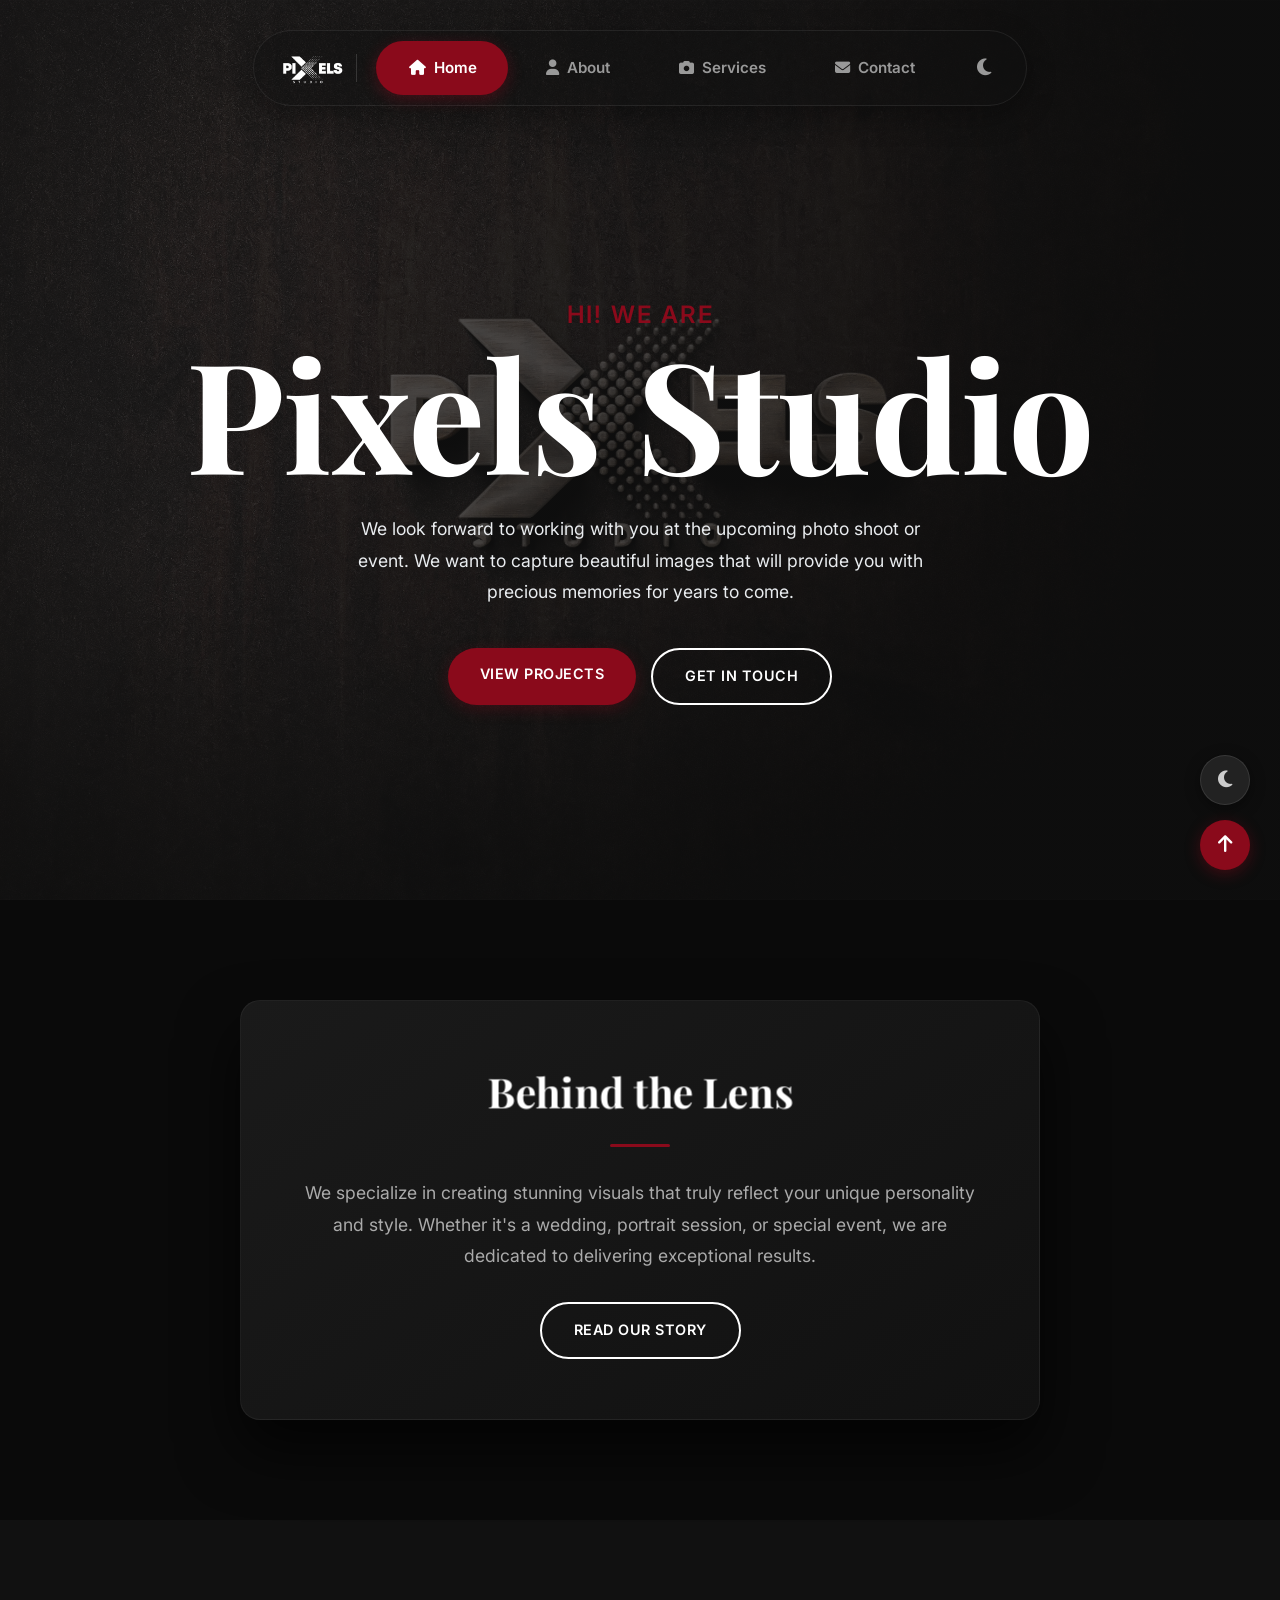
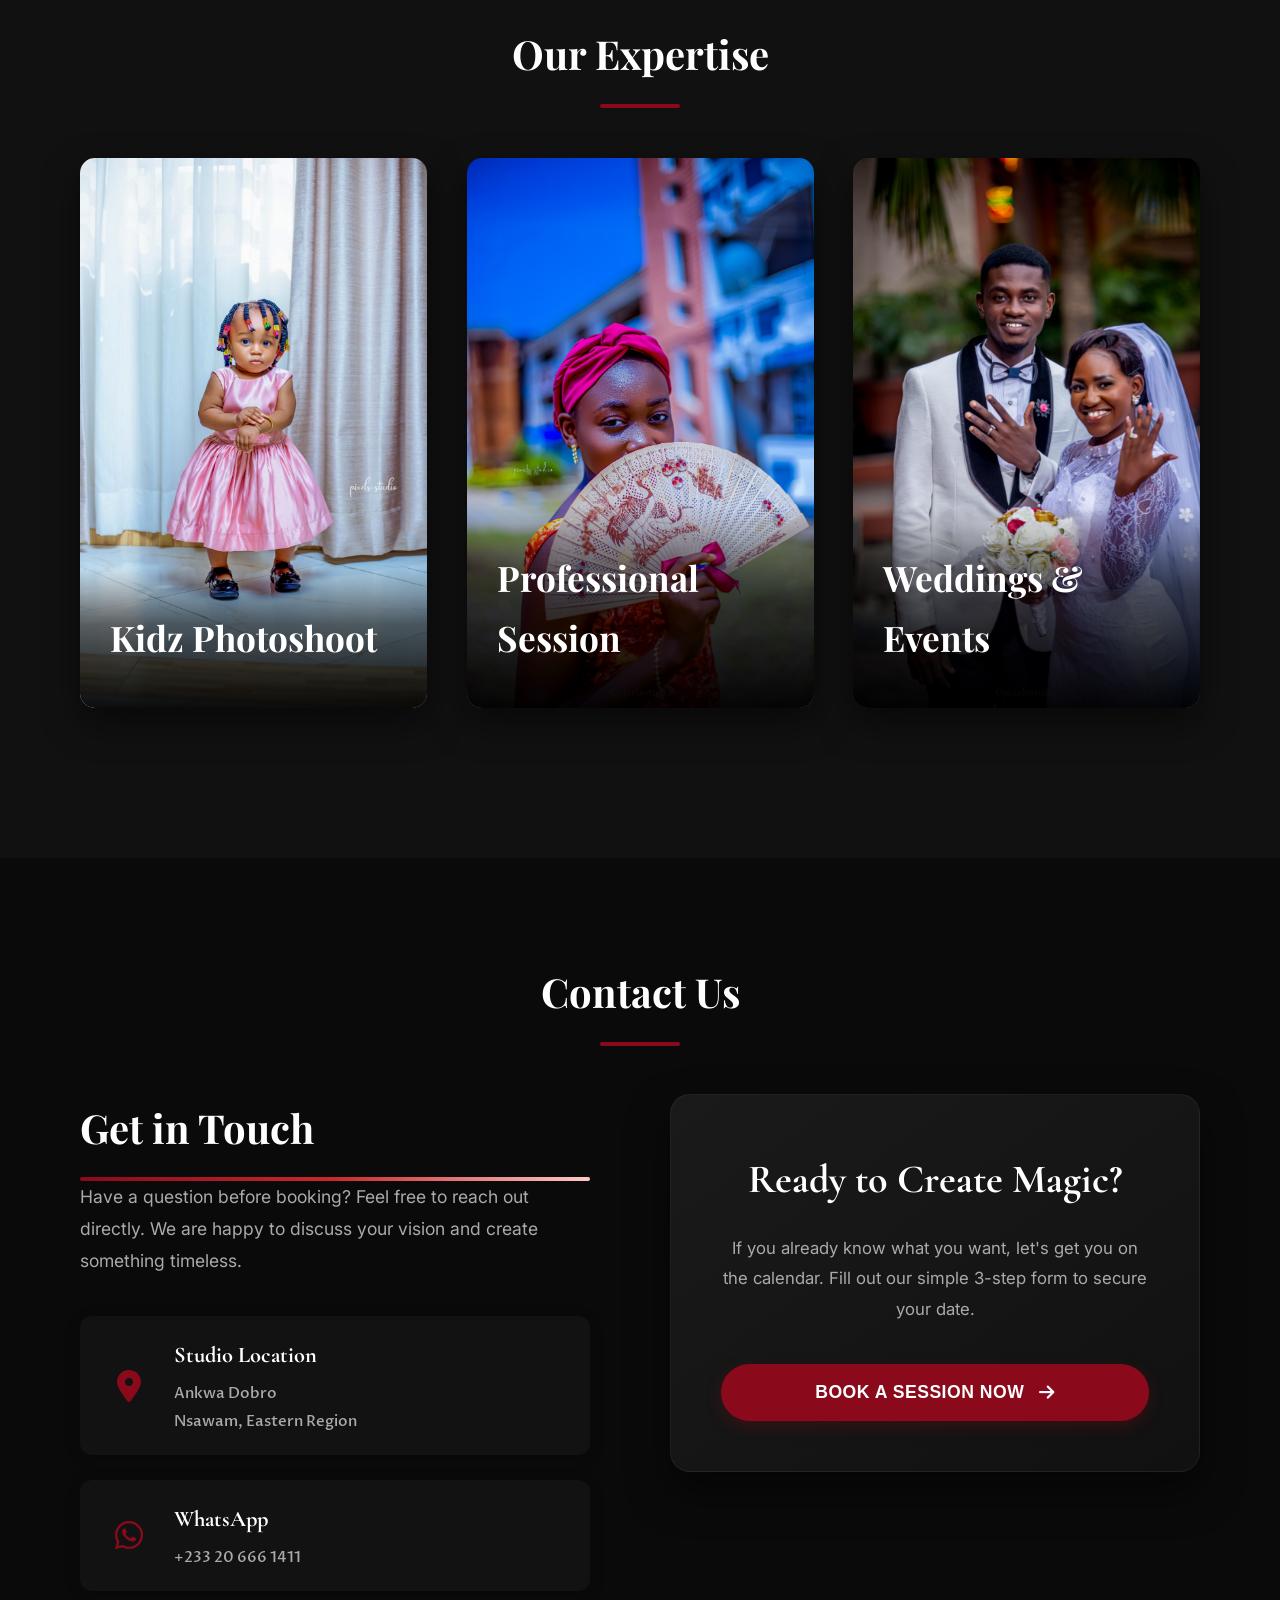
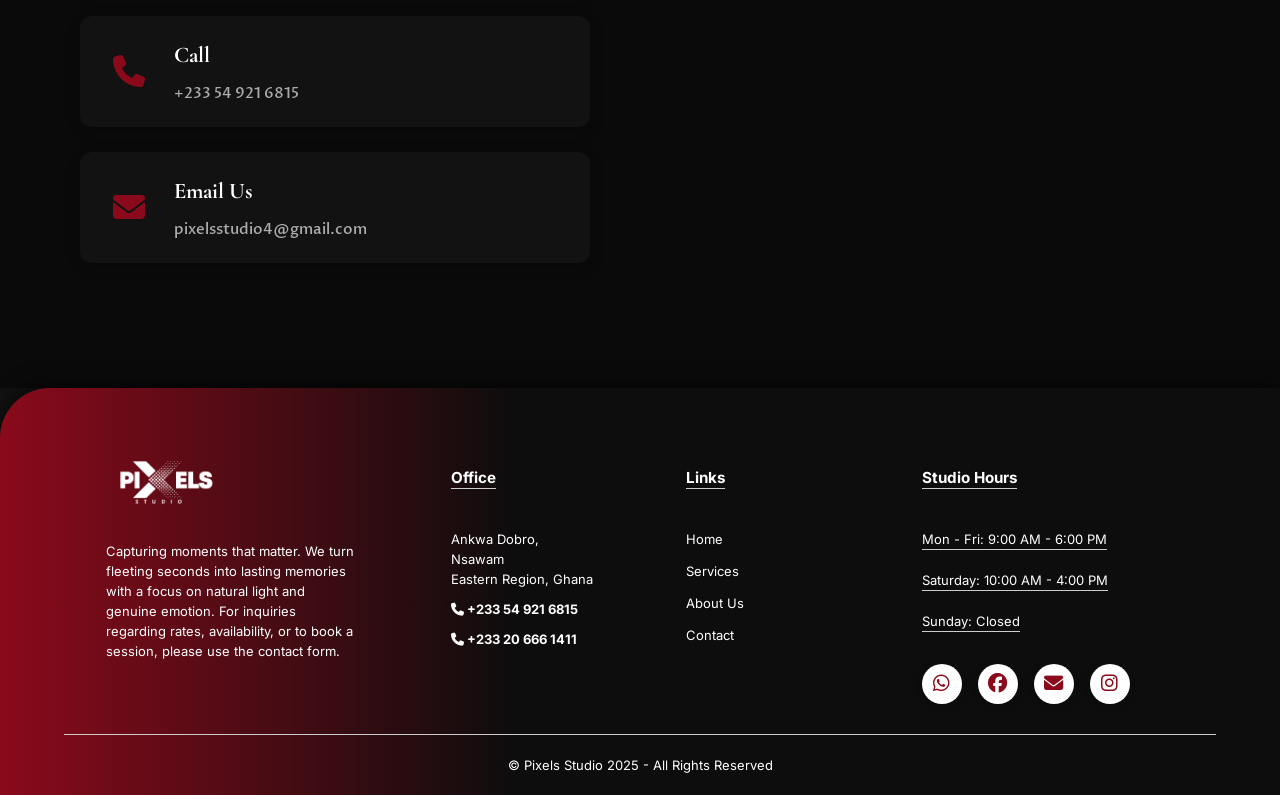
==== commit 729650f0: "Refactor wedding service pages: Enhance CSS structure, improve HTML semantics, and optimize JavaScri" ====
--- a/index.html
+++ b/index.html
@@ -20,11 +20,17 @@
 </head>
 <body>
     
+    <!-- =========================================
+         THEME INITIALIZATION
+    ========================================== -->
     <script>
         // Prevent FOIT (Flash of Inaccurate Theme)
         if (localStorage.getItem('theme') === 'light') document.body.classList.add('light-theme');
     </script>
     
+    <!-- =========================================
+         HEADER & NAVIGATION
+    ========================================== -->
     <header class="floating-header" id="main-header">
         <nav class="glass-nav" id="nav-links">
             <a href="index.html" class="brand-logo-link">
@@ -44,7 +50,11 @@
         </nav>
         <div class="mobile-toggle"><i class="fas fa-bars"></i></div>
     </header>
-    
+    <!-- /HEADER END -->
+    
+    <!-- =========================================
+         HERO SECTION
+    ========================================== -->
     <section id="home" class="hero">
         <div class="container">
             <div class="hero-content">
@@ -60,7 +70,11 @@
             </div>
         </div>
     </section>
-
+    <!-- /HERO SECTION END -->
+
+    <!-- =========================================
+         ABOUT SNIPPET SECTION
+    ========================================== -->
     <section class="home-about">
         <div class="container perspective-container">
             <div class="about-3d-card reveal-up">
@@ -71,7 +85,11 @@
             </div>
         </div>
     </section>
-
+    <!-- /ABOUT SNIPPET END -->
+
+    <!-- =========================================
+         SERVICES SECTION
+    ========================================== -->
     <section id="services" class="home-services">
         <div class="container">
             <h2 class="section-title" style="color: white;">Our Expertise</h2>
@@ -141,7 +159,11 @@
             </div>
         </div>
     </section>
-
+    <!-- /SERVICES SECTION END -->
+
+    <!-- =========================================
+         CONTACT SECTION
+    ========================================== -->
     <section id="contact" class="home-contact">
         <div class="container">
             <h2 class="section-title" style="color: white;">Contact Us</h2>
@@ -200,7 +222,11 @@
             </div>
         </div>
     </section>
-
+    <!-- /CONTACT SECTION END -->
+
+    <!-- =========================================
+         FOOTER SECTION
+    ========================================== -->
     <footer>
         <div class="row">
             <div class="column">
@@ -243,7 +269,11 @@
         <hr>
         <p class="copyright">&copy; Pixels Studio 2025 - All Rights Reserved</p>
     </footer>
-
+    <!-- /FOOTER END -->
+
+    <!-- =========================================
+         BOOKING MODAL
+    ========================================== -->
     <div id="bookingModal" class="modal-overlay">
         <div class="modal-container">
             <div class="modal-header"><h2>Book Pixels Studio</h2><div class="brand-line"></div></div>
@@ -289,7 +319,11 @@
             <div class="modal-footer-bar"><button type="button" class="cancel-link" onclick="closeModal()">Cancel</button></div>
         </div>
     </div>
-
+    <!-- /BOOKING MODAL END -->
+
+    <!-- =========================================
+         FLOATING ACTIONS (THEME & SCROLL)
+    ========================================== -->
     <div class="floating-actions">
         <button class="floating-theme-btn" aria-label="Toggle Theme">
             <i class="fa-solid fa-moon"></i>
@@ -298,7 +332,11 @@
             <i class="fas fa-arrow-up"></i>
         </button>
     </div>
-
+    <!-- /FLOATING ACTIONS END -->
+
+    <!-- =========================================
+         SCRIPTS
+    ========================================== -->
     <script src="main.js"></script>
 </body>
 </html>
--- a/CSS/global.css
+++ b/CSS/global.css
@@ -20,9 +20,8 @@
 }
 
 html {
-    /* Fix for Safari blank space below footer */
     background-color: #0e0d0d; 
-    scroll-behavior: smooth; /* Enables elegant smooth scrolling for all anchor links site-wide */
+    scroll-behavior: smooth;
 }
 
 body {
@@ -31,7 +30,7 @@
     color: var(--dark);
     line-height: 1.7;
     overflow-x: hidden; 
-    overflow-anchor: none; /* Fix for Chrome jumpy scroll glitch */
+    overflow-anchor: none;
     transition: background-color 0.5s ease, color 0.5s ease;
 }
 
@@ -76,7 +75,7 @@
    ========================================= */
 
 .floating-header { 
-    position: absolute; /* Changed from fixed so it scrolls away naturally */
+    position: absolute;
     top: 30px; 
     left: 0; 
     width: 100%; 
@@ -271,7 +270,7 @@
     line-height: 20px; 
     box-shadow: 0 -5px 20px rgba(0, 0, 0, 0.5); 
     transition: background 0.5s ease, box-shadow 0.5s ease, color 0.5s ease;
-    overflow: hidden; /* Ensure no child margins leak out to create empty space */
+    overflow: hidden;
 }
 
 .row { 
@@ -347,8 +346,8 @@
     display: flex; 
     align-items: center; 
     justify-content: center; 
-    box-shadow: 0 2px 8px rgba(0,0,0,0.08); /* Replaced var with direct value for safety */
-    color: #8a0a1b; /* var(--primary) */
+    box-shadow: 0 2px 8px rgba(0,0,0,0.08);
+    color: #8a0a1b;
     font-size: 1.2rem; 
     transition: all 0.3s ease; 
 }
@@ -372,7 +371,7 @@
 /* Footer Mobile Responsiveness */
 @media (max-width: 768px) {
     footer {
-        font-size: 15px; /* Increased for better readability */
+        font-size: 15px;
         line-height: 1.8;
         padding-top: 40px;
     }
@@ -389,11 +388,11 @@
     }
     .column h3 {
         margin-bottom: 15px;
-        font-size: 1.3rem; /* Slightly larger headings */
+        font-size: 1.3rem;
     }
     .phone-numbers a {
         font-size: 16px;
-        padding: 5px 0; /* Larger tap target */
+        padding: 5px 0;
     }
     .social-links a {
         width: 45px;
@@ -432,8 +431,6 @@
     display: flex;
     align-items: center;
     justify-content: center;
-    
-    /* Hidden by default */
     opacity: 0;
     visibility: hidden;
     transform: translateY(20px);
@@ -446,7 +443,7 @@
 }
 
 .floating-theme-btn:active {
-    transform: scale(0.9) !important; /* Tactile thumb press feedback */
+    transform: scale(0.9) !important;
 }
 
 .floating-theme-btn.show {
@@ -465,8 +462,6 @@
     font-size: 1.2rem;
     cursor: pointer;
     box-shadow: 0 4px 15px rgba(138, 10, 27, 0.4);
-    
-    /* Hidden by default */
     opacity: 0;
     visibility: hidden;
     transform: translateY(20px);
@@ -485,7 +480,7 @@
 }
 
 .scroll-top-btn:active {
-    transform: scale(0.9) !important; /* Tactile thumb press feedback */
+    transform: scale(0.9) !important;
 }
 
 /* Floating Actions Mobile Responsiveness */
@@ -514,7 +509,7 @@
     border-radius: 50%;
     border: none;
     background: transparent;
-    color: #999999; /* Matches your muted text */
+    color: #999999;
     font-size: 1.2rem;
     cursor: pointer;
     transition: all 0.3s ease;
@@ -522,7 +517,6 @@
     z-index: 2;
 }
 
-/* Dark Mode Hover */
 #theme-toggle:hover,
 .mobile-toggle:hover {
     color: #ffffff;
@@ -530,12 +524,10 @@
     transform: scale(1.05);
 }
 
-/* Light Mode Overrides */
 body.light-theme #theme-toggle {
     color: #555555;
 }
 
-/* Light Mode Hover */
 body.light-theme #theme-toggle:hover,
 body.light-theme .mobile-toggle:hover {
     color: #111111;
@@ -547,7 +539,7 @@
    ========================================= */
 
 body.light-theme {
-    background-color: #faf8f5; /* Warm ivory white */
+    background-color: #faf8f5;
     background-image: var(--noise-texture);
     color: #111111;
     scrollbar-color: #cccccc #faf8f5;
@@ -555,8 +547,8 @@
 
 /* Light Theme Text Selection */
 body.light-theme ::selection {
-    background-color: rgba(138, 10, 27, 0.15); /* Soft transparent red tint */
-    color: #8a0a1b; /* var(--primary) */
+    background-color: rgba(138, 10, 27, 0.15);
+    color: #8a0a1b;
 }
 body.light-theme ::-moz-selection {
     background-color: rgba(138, 10, 27, 0.15);
@@ -573,7 +565,7 @@
 }
 body.light-theme::-webkit-scrollbar-thumb:hover,
 body.light-theme ::-webkit-scrollbar-thumb:hover {
-    background: #8a0a1b; /* var(--primary) */
+    background: #8a0a1b;
 }
 
 body.light-theme .section-title,
@@ -599,13 +591,12 @@
     background: rgba(0, 0, 0, 0.15);
 }
 
-/* Navigation Text Logic (Now controlled by JavaScript) */
+/* Navigation Element Stacking States */
 body.light-theme .nav-item i, 
 body.light-theme .nav-item span {
     color: #555555 !important; 
 }
 
-/* White text ONLY when JS applies the red slider behind it */
 body.light-theme .nav-item.has-slider i, 
 body.light-theme .nav-item.has-slider span {
     color: #ffffff !important; 
@@ -645,7 +636,7 @@
     width: auto;
 }
 
-/* Default State (Dark Mode) */
+/* Stacking context: Toggles visual block state based on theme hierarchy */
 .logo-light {
     display: none !important;
 }
@@ -654,7 +645,6 @@
     display: block !important;
 }
 
-/* Light Theme State */
 body.light-theme .logo-dark {
     display: none !important;
 }
@@ -671,7 +661,6 @@
     box-shadow: 0 -5px 20px rgba(0, 0, 0, 0.1) !important; 
 }
 
-/* Force text inside the footer to stay white so it is readable on the dark red background */
 body.light-theme footer p,
 body.light-theme footer a,
 body.light-theme footer span,
@@ -681,12 +670,10 @@
     color: rgba(255, 255, 255, 0.9) !important; 
 }
 
-/* Keep phone numbers bright */
 body.light-theme footer .phone-numbers a {
     color: #ffffff !important;
 }
 
-/* Ensure social icons stay Red inside White circles */
 body.light-theme footer .social-links a {
     color: #8a0a1b !important; 
     background-color: #ffffff !important;
@@ -702,8 +689,8 @@
         align-items: center;
         justify-content: center;
         position: absolute;
-        top: 10px;
-        right: calc(5% + 15px); /* Align perfectly inside the glass nav */
+        top: 15px;
+        right: calc(5% + 20px);
         z-index: 10001;
         height: 40px;
         width: 40px;
@@ -713,18 +700,19 @@
     }
     
     .mobile-toggle:active {
-        transform: scale(0.85); /* Satisfying tactile button squish on tap */
+        transform: scale(0.85);
     }
     
     .glass-nav {
         width: 90%;
         flex-direction: column;
         align-items: flex-start;
-        border-radius: 20px;
-        padding: 10px 20px;
+        border-radius: 24px;
+        padding: 15px 25px;
+        gap: 0;
     }
     .nav-logo {
-        padding: 5px 0;
+        padding: 0;
     }
     .nav-divider, .nav-slider {
         display: none !important;
@@ -760,18 +748,16 @@
     #theme-toggle {
         display: flex;
         position: absolute;
-        top: 8px;
-        right: 65px; /* Positions it securely to the left of the 40px hamburger menu */
+        top: 13px;
+        right: calc(5% + 70px);
         z-index: 10001;
         margin: 0;
     }
     
-    /* Overrides for Light Theme & Hover States */
     body.light-theme .nav-item {
         border-top-color: rgba(0,0,0,0.05);
     }
     
-    /* Swap JS Slider Colors for simple text highlights on mobile */
     .nav-item.has-slider i,
     .nav-item.has-slider span {
         color: #999 !important;
--- a/CSS/home.css
+++ b/CSS/home.css
@@ -15,18 +15,18 @@
     display: flex; 
     align-items: center; 
     justify-content: center; 
-    padding-top: 180px; /* Increased to push brand text down */
+    padding-top: 180px;
     background: linear-gradient(rgba(18, 18, 18, 0.75), rgba(18, 18, 18, 0.75)), url('../Assets/background.jpeg') no-repeat center center/cover; 
     background-attachment: fixed; 
     transition: background 0.5s ease;
 }
 
-/* Fix for mobile browser bug with fixed backgrounds */
+/* Mobile Architecture Override: Disables fixed attachment to correct portrait viewport scaling */
 @media (max-width: 768px) {
     .hero {
         background-attachment: scroll !important;
-        min-height: 100dvh; /* Mobile height proportion fix */
-        background-position: center top !important; /* Better framing for mobile portraits */
+        min-height: 100dvh;
+        background-position: center top !important;
     }
 }
 
@@ -108,7 +108,6 @@
     justify-content: center;
 }
 
-/* Hero Button Mobile Full Width */
 @media (max-width: 480px) {
     .button-group {
         flex-direction: column;
@@ -142,7 +141,7 @@
 .home-about {
     padding: 100px 0;
     background-color: #0a0a0a;
-    scroll-margin-top: 90px; /* Offset bumper */
+    scroll-margin-top: 90px;
     transition: background-color 0.5s ease;
 }
 
@@ -214,7 +213,7 @@
 .home-services {
     padding: 100px 0 150px;
     background-color: #111;
-    scroll-margin-top: 90px; /* Offset bumper */
+    scroll-margin-top: 90px;
     transition: background-color 0.5s ease;
 }
 
@@ -382,7 +381,7 @@
     min-height: 80vh;
     display: flex;
     align-items: center;
-    scroll-margin-top: 90px; /* Offset bumper */
+    scroll-margin-top: 90px;
     transition: background-color 0.5s ease;
 }
 
@@ -452,7 +451,6 @@
     font-weight: 700;
 }
 
-/* Detail Items Contact Grid */
 body.light-theme .detail-item.clickable:hover {
     background: #fdfdfd;
     box-shadow: 0 10px 25px rgba(0,0,0,0.1);
@@ -533,21 +531,20 @@
         grid-template-columns: 1fr;
     }
     .booking-cta-card {
-        position: static; /* Disable sticky scrolling on mobile */
+        position: static;
         padding: 40px 20px;
     }
 }
 
-/* Home Typography Mobile Reduction (Phone specific) */
 @media (max-width: 480px) {
     .hero-intro {
         font-size: 1.2rem;
     }
     .brand-huge {
-        font-size: clamp(3.8rem, 15vw, 6rem); /* Increased minimum bound for mobile */
+        font-size: clamp(3.8rem, 15vw, 6rem);
     }
     .hero-subtext {
-        font-size: 0.85rem; /* Reduced to emphasize the brand text */
+        font-size: 0.85rem;
     }
     .about-3d-card h2,
     .card-overlay h3,
@@ -579,7 +576,6 @@
    HOME PAGE LIGHT MODE (NO CONTACT STYLES)
    ========================================= */
 
-/* Hero Section (Keep Dark & Cinematic) */
 body.light-theme .hero {
     background: linear-gradient(rgba(255, 255, 255, 0.7), rgba(255, 255, 255, 0.7)), url('../Assets/background.jpeg') no-repeat center center/cover !important;
 }
@@ -588,7 +584,6 @@
     color: #111111 !important;
 }
 
-/* About Snippet Section */
 body.light-theme .home-about {
     background-color: #f8f9fa !important;
 }
@@ -605,7 +600,6 @@
     color: #555555 !important;
 }
 
-/* Services Section */
 body.light-theme .home-services {
     background-color: #faf8f5 !important; 
     background-image: var(--noise-texture) !important;
@@ -643,18 +637,15 @@
    CONTACT PAGE LIGHT THEME OVERRIDES
    ========================================= */
 
-/* Hub Background */
 body.light-theme .contact-hub,
 body.light-theme .home-contact {
-    background-color: #f8f9fa !important; /* Light gray background */
-}
-
-/* Left Column: Intro Text */
+    background-color: #f8f9fa !important;
+}
+
 body.light-theme .contact-intro {
     color: var(--gray) !important; 
 }
 
-/* The Individual Contact Boxes */
 body.light-theme .detail-item {
     background: white !important;
     box-shadow: 0 4px 15px rgba(0,0,0,0.05) !important;
@@ -664,7 +655,7 @@
 
 body.light-theme .detail-item.clickable:hover {
     box-shadow: 0 10px 25px rgba(0,0,0,0.1) !important;
-    border-left: 4px solid var(--primary) !important; /* Dark Red accent on hover */
+    border-left: 4px solid var(--primary) !important;
     background: white !important;
 }
 
@@ -676,14 +667,12 @@
     color: var(--gray) !important;
 }
 
-/* Right Column: Booking Call-to-Action */
 body.light-theme .booking-cta-card {
     background: white !important;
     box-shadow: 0 20px 40px rgba(0,0,0,0.08) !important;
     border: 1px solid rgba(0,0,0,0.05) !important;
 }
 
-/* Your specific primary red color for the heading */
 body.light-theme .booking-cta-card h3 {
     color: var(--primary) !important;
 }
@@ -692,7 +681,6 @@
     color: var(--gray) !important;
 }
 
-/* Big Book Button specific light shadows */
 body.light-theme .big-book-btn {
     background-color: var(--primary) !important;
     color: white !important;
--- a/CSS/modal.css
+++ b/CSS/modal.css
@@ -9,7 +9,7 @@
     width: 100%;
     height: 100%;
     background-color: rgba(0, 0, 0, 0.8);
-    z-index: 10005; /* Keeps modal above the 9999 z-index floating buttons and header */
+    z-index: 10005; /* Stacking context: Ensures modal overlay sits entirely above the 9999 z-index floating navigation */
     align-items: center;
     justify-content: center;
     backdrop-filter: blur(8px);
@@ -179,7 +179,7 @@
     transition: color 0.5s ease;
 }
 
-/* Fix for dark mode calendar icon visibility */
+/* Stacking context: Inverts calendar icon color to ensure visibility against dark inputs */
 input[type="datetime-local"]::-webkit-calendar-picker-indicator {
     filter: invert(1);
     cursor: pointer;
@@ -291,7 +291,7 @@
     color: white; 
 }
 
-/* Custom Error State */
+/* Validation: Visual feedback state for invalid form inputs */
 .input-error {
     border-color: #ff4d4d !important;
     box-shadow: 0 0 0 3px rgba(255, 77, 77, 0.2) !important;
@@ -313,7 +313,7 @@
     }
 }
 
-/* Inline Tooltip Styling */
+/* Validation: Inline error message styling injected via JavaScript */
 .error-message {
     display: block;
     color: #ff4d4d;
@@ -344,7 +344,7 @@
     gap: 12px;
     box-shadow: 0 10px 30px rgba(0, 0, 0, 0.5);
     border: 1px solid rgba(255, 255, 255, 0.1);
-    z-index: 10015; /* Safely above everything, including the modal overlay */
+    z-index: 10015; /* Stacking context: Sits atop everything, including the 10005 z-index modal overlay */
     opacity: 0;
     visibility: hidden;
     transition: all 0.4s cubic-bezier(0.16, 1, 0.3, 1);
@@ -382,14 +382,13 @@
    MODAL FADE ANIMATIONS
    ========================================= */
 
-/* Opening state (should already be in your CSS) */
 .modal-overlay {
     display: none;
     opacity: 0;
     transition: opacity 0.4s ease;
 }
 
-/* When display: flex is added via JS, also trigger opacity */
+/* Triggers CSS entrance animation asynchronously when Javascript updates inline display property */
 .modal-overlay[style*="display: flex"] {
     animation: fadeInOverlay 0.4s ease-out forwards;
 }
@@ -398,7 +397,6 @@
     animation: scaleInContainer 0.4s cubic-bezier(0.16, 1, 0.3, 1) forwards;
 }
 
-/* The NEW closing state triggered by JavaScript */
 .modal-overlay.closing {
     animation: fadeOutOverlay 0.4s ease-in forwards;
 }
@@ -473,7 +471,7 @@
     color: #555555;
 }
 body.light-theme .step.active .step-circle {
-    background-color: #8a0a1b; /* var(--primary) */
+    background-color: #8a0a1b;
     color: #ffffff;
 }
 body.light-theme .step-line {
@@ -492,7 +490,7 @@
 body.light-theme .input-group select:focus {
     background: #ffffff;
     border-color: #8a0a1b;
-    box-shadow: 0 0 0 4px rgba(138, 10, 27, 0.15); /* Matches light theme selection highlight */
+    box-shadow: 0 0 0 4px rgba(138, 10, 27, 0.15);
 }
 
 body.light-theme ::placeholder {
--- a/CSS/animations.css
+++ b/CSS/animations.css
@@ -31,7 +31,6 @@
     }
 }
 
-/* Target existing Home/About Hero classes */
 .brand-huge, 
 .hero-intro, 
 .hero-subtext, 
@@ -42,7 +41,6 @@
     animation: heroFadeIn 1s cubic-bezier(0.25, 1, 0.5, 1) forwards;
 }
 
-/* Load Succession Delays */
 .hero-intro {
     animation-delay: 0.4s;
 }
@@ -63,7 +61,6 @@
    2. REPEATING SCROLL REVEAL ENGINE
    ========================================= */
 
-/* Base state for all elements waiting to be revealed */
 .scroll-reveal {
     opacity: 0;
     will-change: transform, opacity;
@@ -71,13 +68,11 @@
     transition: all 0.8s cubic-bezier(0.22, 1, 0.36, 1);
 }
 
-/* Active state triggered by main.js Observer */
 .scroll-reveal.active {
     opacity: 1 !important;
     transform: translateY(0) scale(1) !important;
 }
 
-/* Optional directional classes to use alongside .scroll-reveal */
 .scroll-reveal.reveal-left {
     transform: translateX(-30px);
 }
@@ -95,7 +90,6 @@
    3. SERVICE CARD SUCCESSION DELAYS
    ========================================= */
 
-/* These ensure cards pop up one after another when .active is added */
 .delay-100 {
     transition-delay: 0.2s !important;
 }
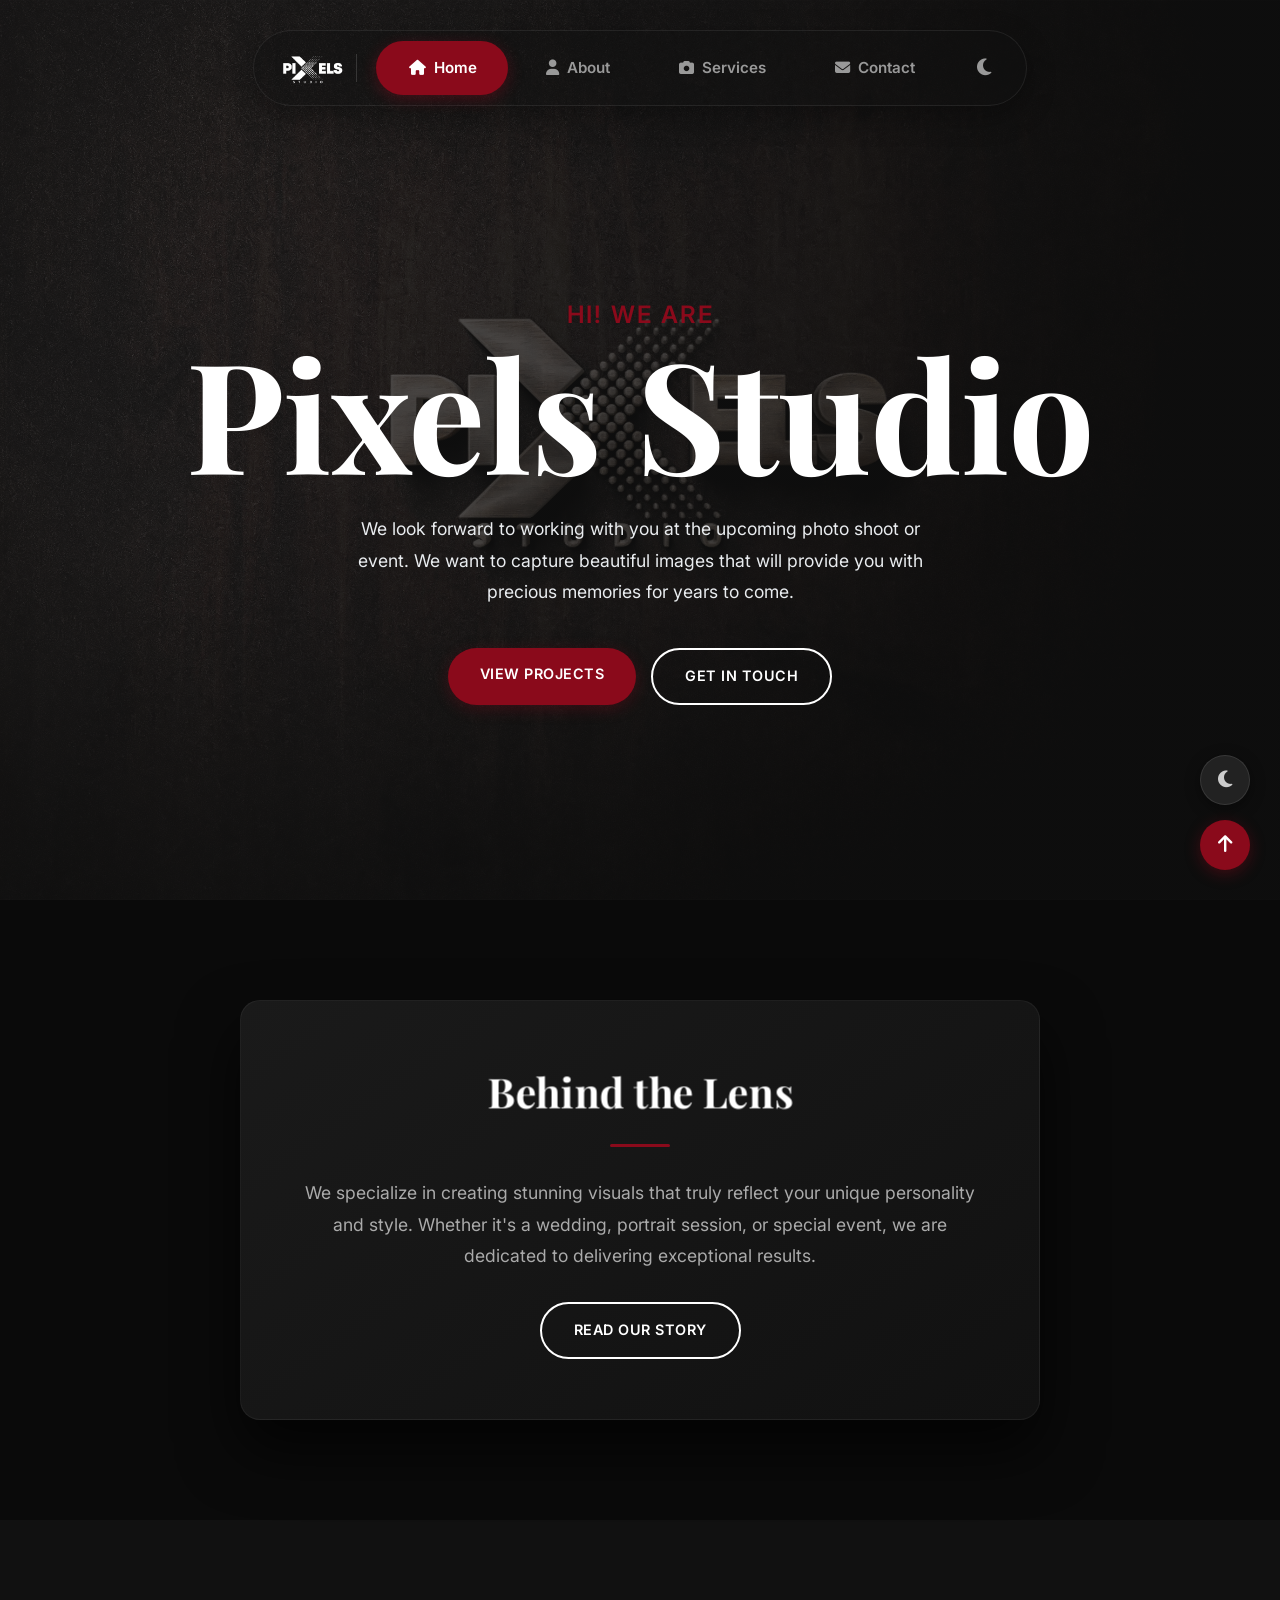
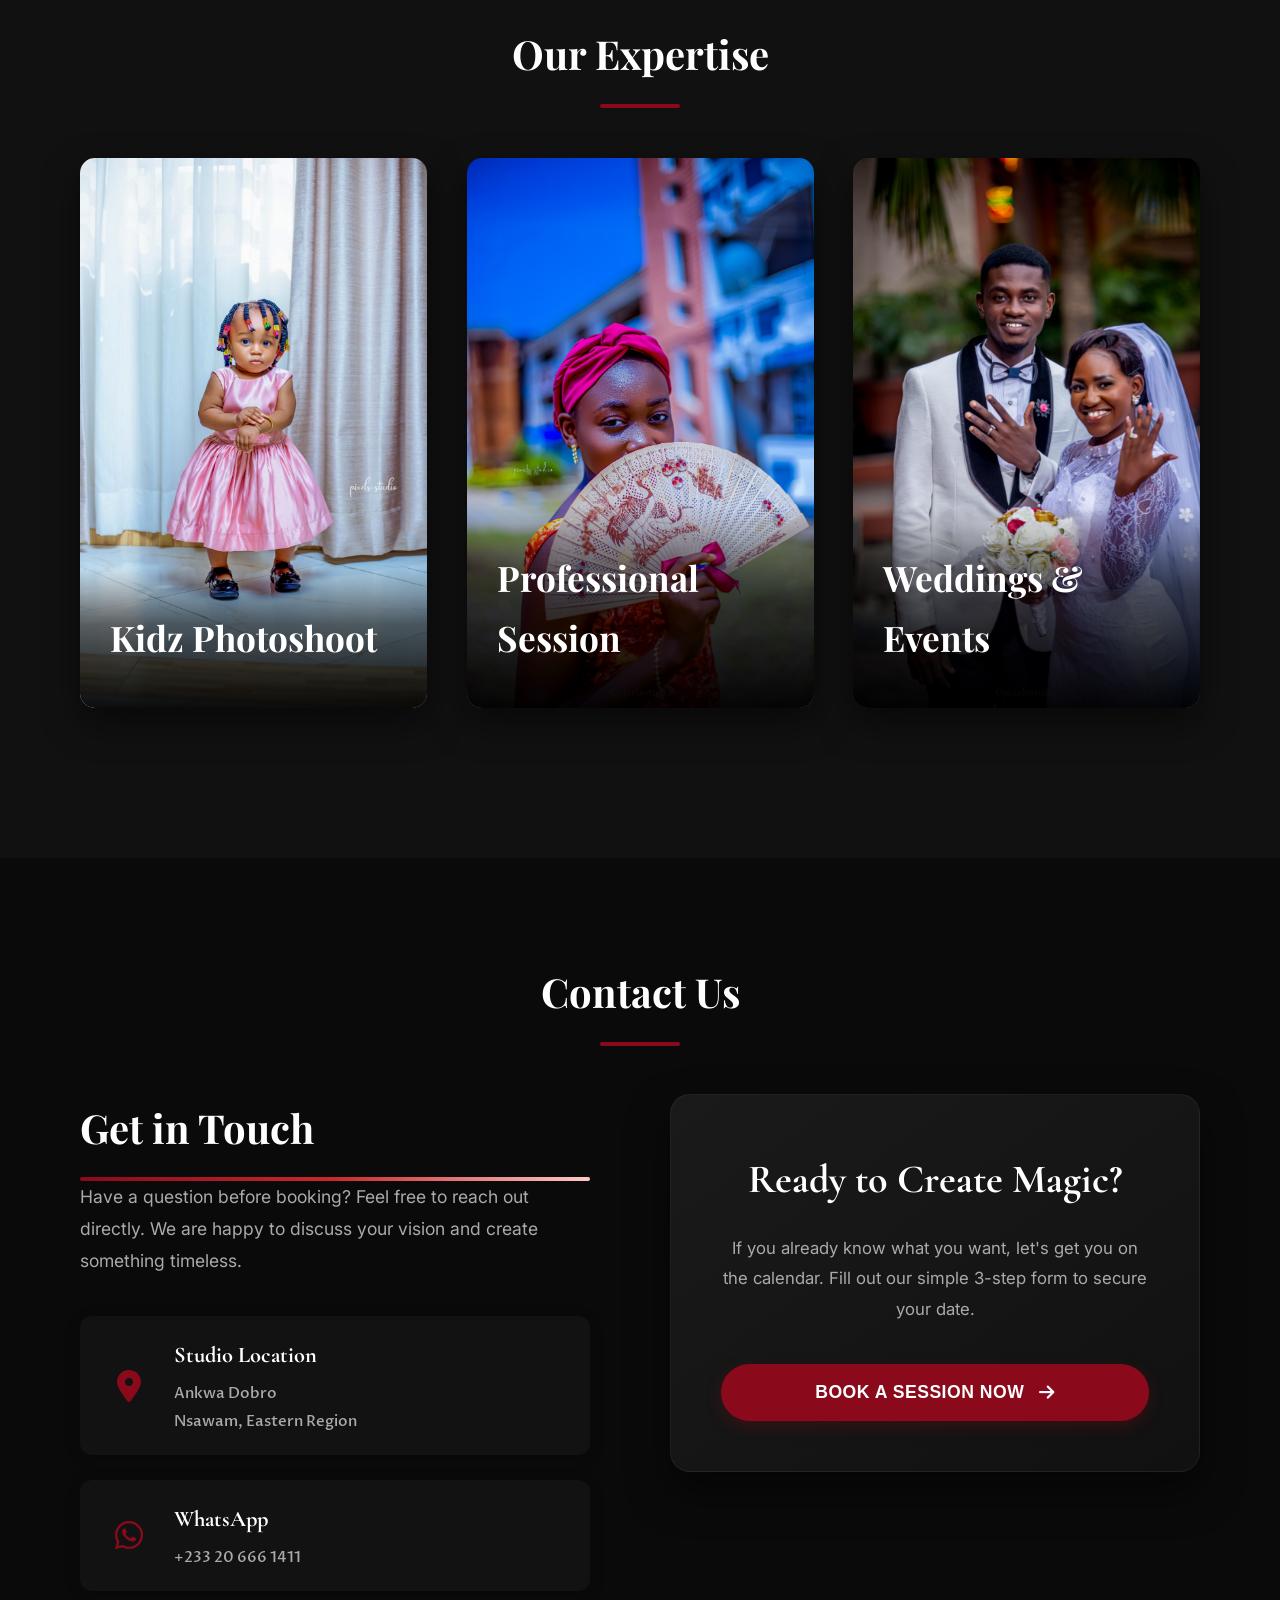
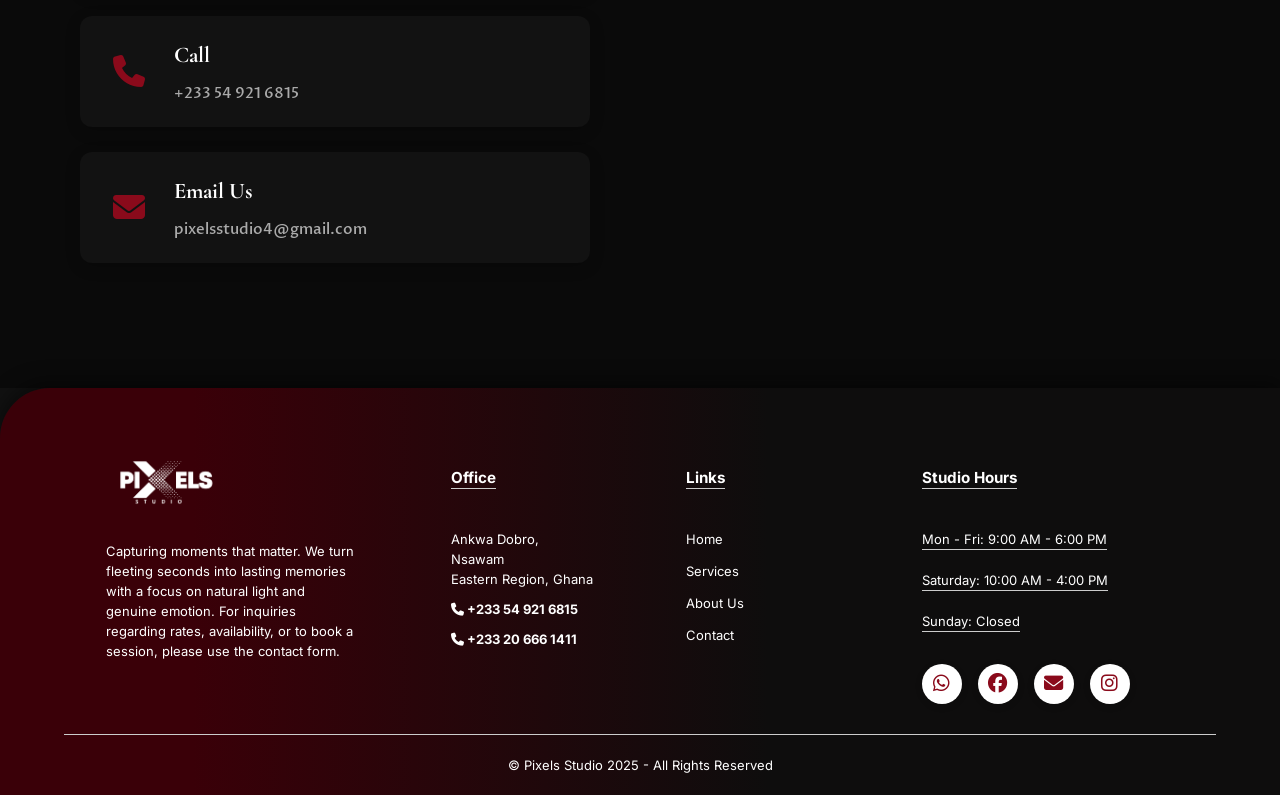
==== commit 0ef7d4b6: "enhance booking form and gallery performance, improve footer styles, and optimize image loading Sign" ====
--- a/index.html
+++ b/index.html
@@ -15,8 +15,6 @@
     <link rel="stylesheet" href="CSS/home.css">
     <link rel="stylesheet" href="CSS/modal.css">
     <link rel="stylesheet" href="CSS/animations.css">
-    <link rel="stylesheet" href="CSS/responsive.css">
-
 </head>
 <body>
     
@@ -98,7 +96,7 @@
                 
                 <div class="service-3d-card reveal-up" tabindex="0">
                     <div class="card-inner">
-                        <img src="Assets/kidz card.jpg" alt="Kidz Photoshoot">
+                        <img src="Assets/kidz card.jpg" alt="Kidz Photoshoot" loading="lazy">
                         <div class="card-overlay">
                             <h3>Kidz Photoshoot</h3>
                             <div class="service-hidden-content">
@@ -118,7 +116,7 @@
 
                 <div class="service-3d-card reveal-up delay-100" tabindex="0">
                     <div class="card-inner">
-                        <img src="Assets/photoshoot card.jpg" alt="Professional Session">
+                        <img src="Assets/photoshoot card.jpg" alt="Professional Session" loading="lazy">
                         <div class="card-overlay">
                             <h3>Professional Session</h3>
                             <div class="service-hidden-content">
@@ -138,7 +136,7 @@
 
                 <div class="service-3d-card reveal-up delay-200" tabindex="0">
                     <div class="card-inner">
-                        <img src="Assets/wedding card.jpg" alt="Weddings & Events">
+                        <img src="Assets/wedding card.jpg" alt="Weddings & Events" loading="lazy">
                         <div class="card-overlay">
                             <h3>Weddings & Events</h3>
                             <div class="service-hidden-content">
@@ -230,7 +228,7 @@
     <footer>
         <div class="row">
             <div class="column">
-                <img src="Assets/pixels studio footer.png" class="logo-footer" alt="pixels logo">
+                <img src="Assets/pixels studio footer.png" class="logo-footer" alt="pixels logo" loading="lazy">
                 <p>Capturing moments that matter. We turn fleeting seconds into lasting memories with a focus on natural light and genuine emotion. For inquiries regarding rates, availability, or to book a session, please use the contact form.</p>
             </div>
             <div class="column">
@@ -286,26 +284,40 @@
                 <div class="step" id="stepIndicator3"><div class="step-circle">3</div><span>Terms & Conditions</span></div>
             </div>
             <form id="bookingForm" onsubmit="event.preventDefault();">
+                <!-- Optional: Sets the subject line of the email you receive -->
+                <input type="hidden" name="_subject" value="New Booking Request - Pixels Studio">
+                
                 <div class="form-step active" id="step1">
-                    <div class="input-group"><label>Full Name</label><input type="text" placeholder="John Smith" required></div>
-                    <div class="input-group"><label>Phone Number</label><input type="tel" placeholder="+233 XX XXX XXXX" required></div>
-                    <div class="input-group"><label>Email Address</label><input type="email" placeholder="your@email.com" required></div>
+                    <div class="input-group"><label>Full Name</label><input type="text" name="fullName" placeholder="John Smith" required></div>
+                    <div class="input-group"><label>Phone Number</label><input type="tel" name="phone" placeholder="+233 XX XXX XXXX" required></div>
+                    <div class="input-group"><label>Email Address</label><input type="email" name="email" placeholder="your@email.com" required></div>
                 </div>
                 <div class="form-step" id="step2">
                     <div class="input-group">
                         <label>Service</label>
-                        <select id="serviceSelect">
+                        <select id="serviceSelect" name="serviceType">
                             <option value="photoshoot">Photoshoot</option>
                             <option value="wedding">Wedding Coverage</option>
                             <option value="kids">Kids Photography</option>
                             <option value="event">Other Event</option>
                         </select>
                     </div>
-                    <div class="input-group"><label>Booking Date & Time</label><input type="datetime-local" required></div>
-                    <div class="input-group"><label>Event Location</label><input type="text" placeholder="Enter location" required></div>
+                    <div class="input-group"><label>Booking Date & Time</label><input type="datetime-local" name="bookingDate" required></div>
+                    <div class="input-group"><label>Event Location</label><input type="text" name="location" placeholder="Enter location" required></div>
                 </div>
                 <div class="form-step" id="step3">
-                    <div class="terms-scroll-box"><p>All photographic materials, such as original negatives, photos, or slides, shall be the exclusive property of the photographer...</p></div>
+                    <div class="terms-scroll-box">
+                        <p>All photographic materials, such as original negatives, photos, or slides, shall be the exclusive property of the photographer. 
+                        The photographer shall own the copyright in all images created and may use the work for samples, contests, exhibition, advertising and self-promotion. 
+                        Usage outside the bounds of this agreement will require the client’s consent.
+                        </p>
+                        
+                        <br>
+                        <p>
+                            Booking deposit and payment: the client shall make a booking fee as per contract to retain the studio to perform the services specified in the contract.
+                        </p>
+                    </div>
+
                     <div class="checkbox-group">
                         <input type="checkbox" id="agreeTermsIndex" name="agreeTerms" required>
                         <label for="agreeTermsIndex">I agree to the Terms & Conditions</label>
--- a/CSS/global.css
+++ b/CSS/global.css
@@ -262,7 +262,7 @@
     z-index: 20; 
     position: relative; 
     bottom: 0; 
-    background: linear-gradient(to right, #8a0a1b 0%, #0e0d0d 40%, #0e0d0d 100%) !important;
+    background: linear-gradient(to right, #3a0008 15%, #0e0d0d 60%, #0e0d0d 100%) !important;
     color: #fff; 
     padding: 50px 0 20px; 
     border-top-left-radius: 50px; 
@@ -657,7 +657,7 @@
    ========================================= */
 
 body.light-theme footer {
-    background: linear-gradient(to right, #0e0d0d 0%, #0e0d0d 40%, #8a0a1b 100%) !important;
+    background: linear-gradient(to right, #0e0d0d 0%, #0e0d0d 40%, #3a0008 100%) !important;
     box-shadow: 0 -5px 20px rgba(0, 0, 0, 0.1) !important; 
 }
 
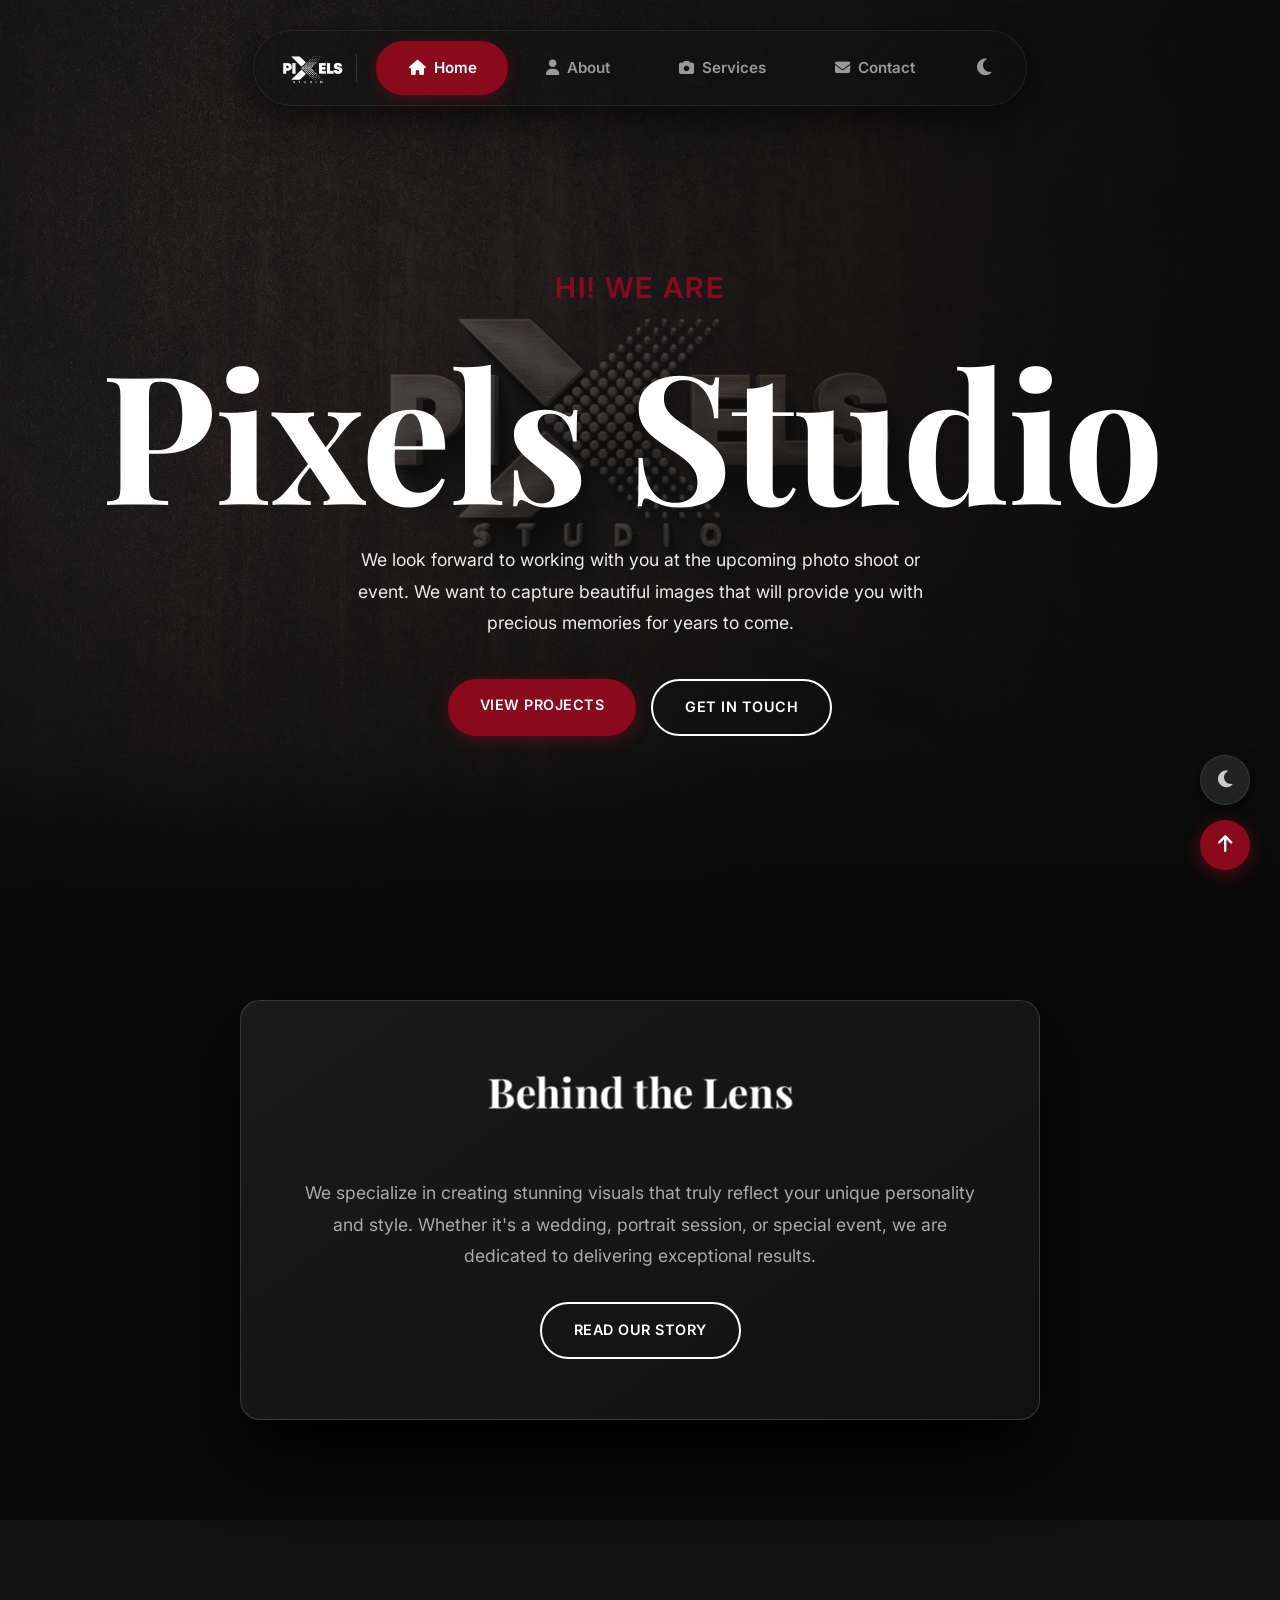
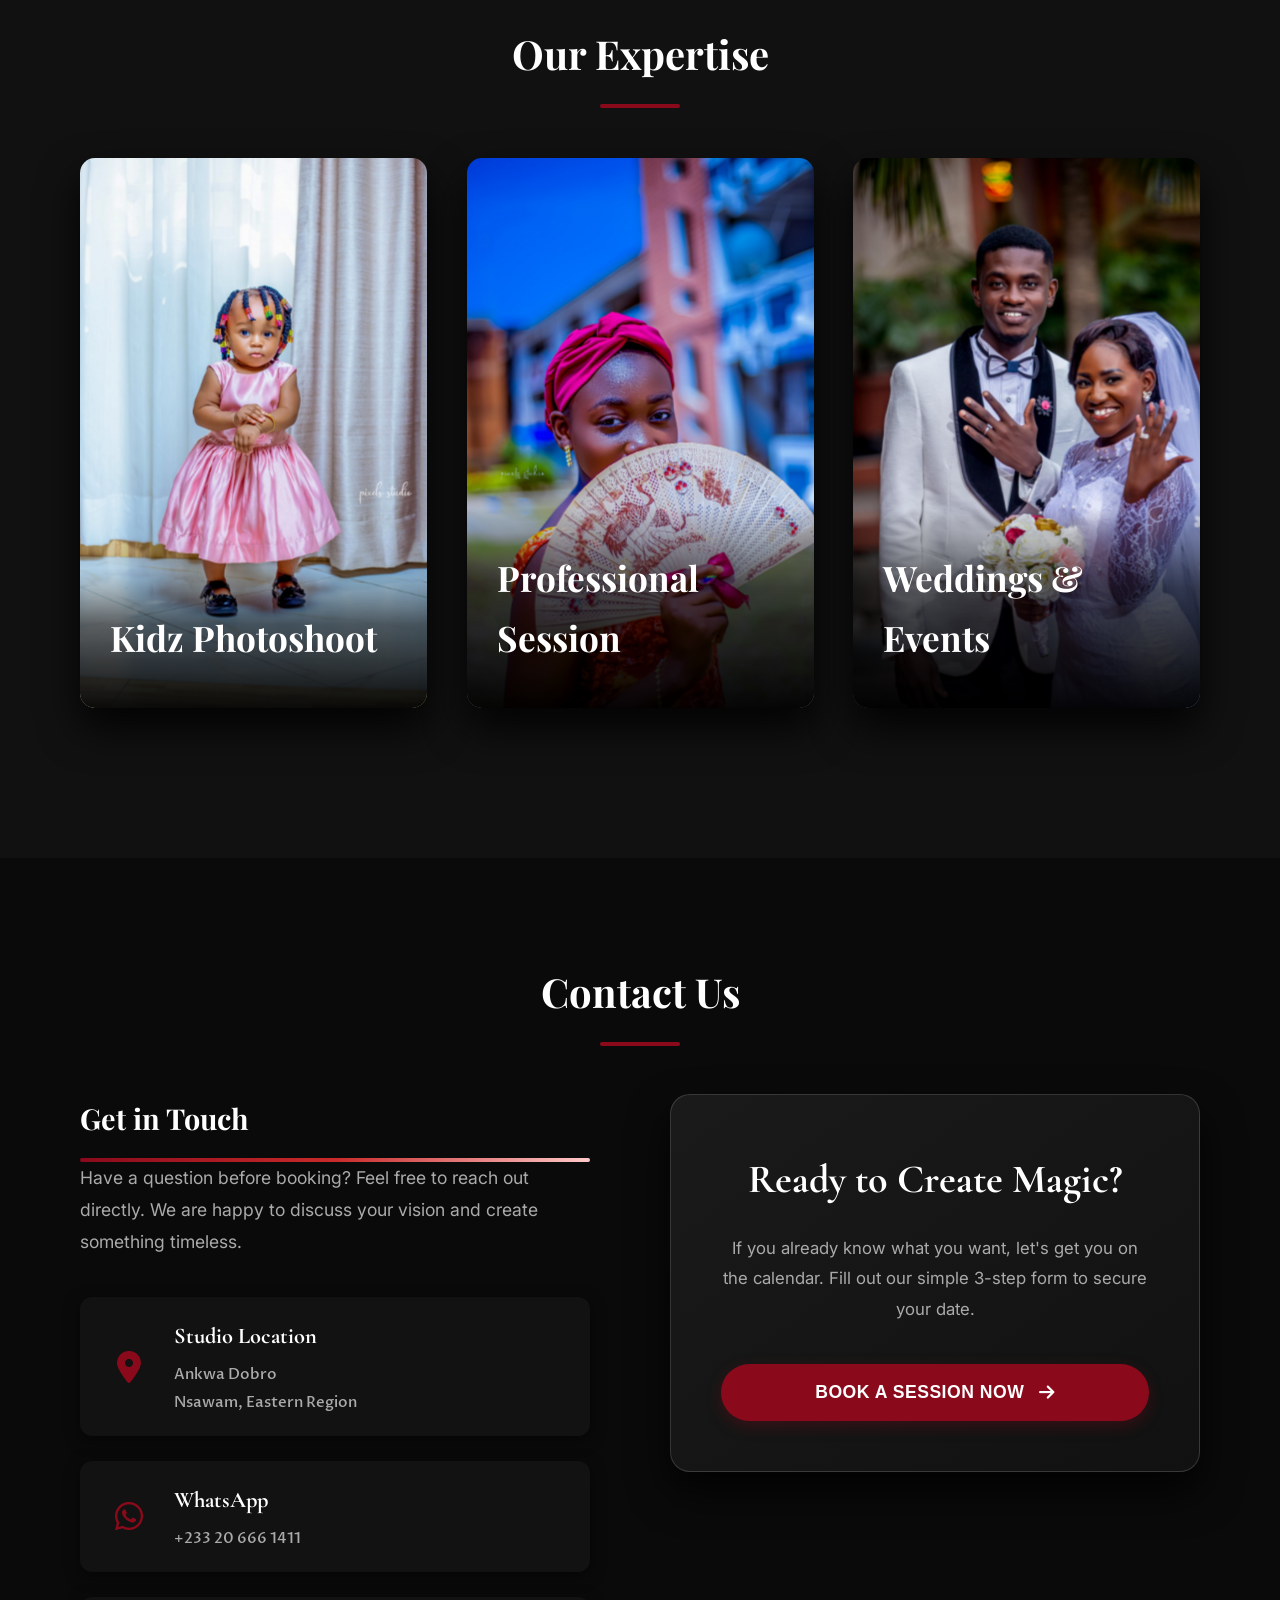
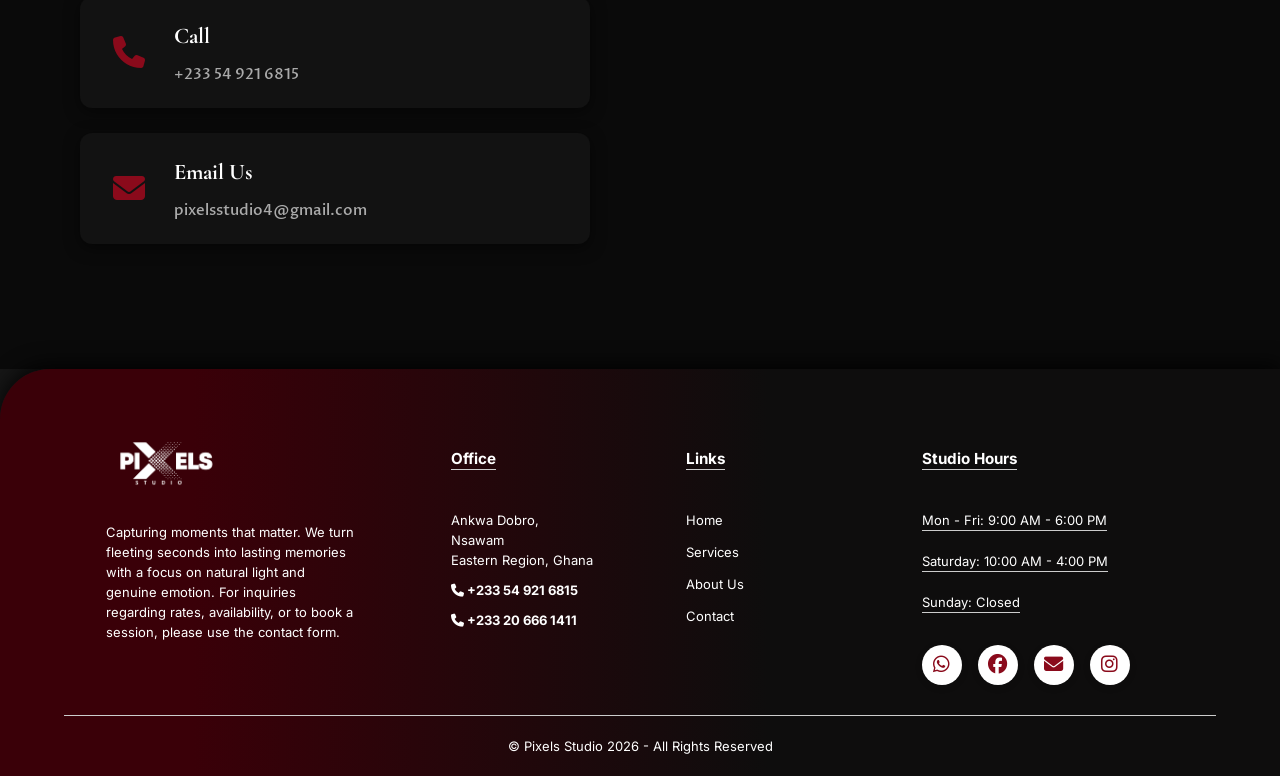
==== commit 40889021: "feat: Overhaul UI, add services pages, and implement booking system" ====
--- a/index.html
+++ b/index.html
@@ -58,7 +58,7 @@
             <div class="hero-content">
                 <div class="hero-text fade-in">
                     <p class="hero-intro">Hi! We are</p>
-                    <h1 class="brand-huge">Pixels Studio</h1>
+                    <h1 class="brand-huge"><span class="typewriter-text">Pixels Studio</span></h1>
                     <p class="hero-subtext">We look forward to working with you at the upcoming photo shoot or event. We want to capture beautiful images that will provide you with precious memories for years to come.</p>
                     <div class="button-group">
                         <a href="#services" class="btn btn-primary">View Projects</a>
@@ -90,7 +90,7 @@
     ========================================== -->
     <section id="services" class="home-services">
         <div class="container">
-            <h2 class="section-title" style="color: white;">Our Expertise</h2>
+            <h2 class="section-title">Our Expertise</h2>
             
             <div class="services-3d-grid">
                 
@@ -164,7 +164,7 @@
     ========================================== -->
     <section id="contact" class="home-contact">
         <div class="container">
-            <h2 class="section-title" style="color: white;">Contact Us</h2>
+            <h2 class="section-title">Contact Us</h2>
 
             <div class="contact-grid">
                 <div class="contact-info-card reveal-up">
@@ -265,7 +265,7 @@
             </div>
         </div>
         <hr>
-        <p class="copyright">&copy; Pixels Studio 2025 - All Rights Reserved</p>
+        <p class="copyright">&copy; Pixels Studio <span id="current-year">2025</span> - All Rights Reserved</p>
     </footer>
     <!-- /FOOTER END -->
 
@@ -287,6 +287,9 @@
                 <!-- Optional: Sets the subject line of the email you receive -->
                 <input type="hidden" name="_subject" value="New Booking Request - Pixels Studio">
                 
+                <!-- Anti-Spam Honeypot Field -->
+                <input type="text" name="_gotcha" style="display:none" tabindex="-1" autocomplete="off">
+
                 <div class="form-step active" id="step1">
                     <div class="input-group"><label>Full Name</label><input type="text" name="fullName" placeholder="John Smith" required></div>
                     <div class="input-group"><label>Phone Number</label><input type="tel" name="phone" placeholder="+233 XX XXX XXXX" required></div>
--- a/CSS/global.css
+++ b/CSS/global.css
@@ -8,6 +8,7 @@
     margin: 0;
     padding: 0;
     box-sizing: border-box;
+    -webkit-tap-highlight-color: transparent;
 }
 
 :root {
@@ -16,35 +17,95 @@
     --dark: #121212;
     --gray: #6c757d;
     --transition: all 0.3s ease;
-    --noise-texture: url("data:image/svg+xml,%3Csvg viewBox='0 0 200 200' xmlns='http://www.w3.org/2000/svg'%3E%3Cfilter id='noiseFilter'%3E%3CfeTurbulence type='fractalNoise' baseFrequency='0.8' numOctaves='3' stitchTiles='stitch'/%3E%3C/filter%3E%3Crect width='100%25' height='100%25' filter='url(%23noiseFilter)' opacity='0.04'/%3E%3C/svg%3E");
-}
-
-html {
-    background-color: #0e0d0d; 
-    scroll-behavior: smooth;
+    --noise-texture: url("[data-uri]");
 }
 
 body {
+    /* --- THEME VARIABLES (Dark Mode Default) --- */
+    --bg-body: #161616;
+    --text-main: #ffffff;
+    --text-muted: #999999;
+    --selection-bg: var(--primary);
+    --selection-color: #ffffff;
+    
+    --nav-bg: rgba(17, 17, 17, 0.45);
+    --nav-bg-scrolled: rgba(17, 17, 17, 0.65);
+    --nav-border: rgba(255, 255, 255, 0.08);
+    --nav-shadow: 0 10px 35px rgba(0, 0, 0, 0.6);
+    --nav-shadow-scrolled: 0 15px 45px rgba(0, 0, 0, 0.9);
+    
+    --scroll-track: transparent;
+    --scroll-thumb: #444444;
+    --scroll-thumb-hover: var(--primary);
+
     font-family: 'Inter', sans-serif;
-    background-color: #161616;
-    color: var(--dark);
+    background-color: var(--bg-body);
+    color: var(--text-main);
+    scrollbar-color: var(--scroll-thumb) var(--scroll-track);
     line-height: 1.7;
     overflow-x: hidden; 
     overflow-anchor: none;
     transition: background-color 0.5s ease, color 0.5s ease;
 }
 
+body.light-theme {
+    /* --- LIGHT THEME OVERRIDES --- */
+    --bg-body: #faf8f5;
+    --text-main: #111111;
+    --text-muted: #444444;
+    --selection-bg: rgba(138, 10, 27, 0.15);
+    --selection-color: #8a0a1b;
+    
+    --nav-bg: rgba(255, 255, 255, 0.85);
+    --nav-bg-scrolled: rgba(255, 255, 255, 0.95);
+    --nav-border: rgba(0, 0, 0, 0.08);
+    --nav-shadow: 0 10px 35px rgba(0, 0, 0, 0.1);
+    --nav-shadow-scrolled: 0 15px 45px rgba(0, 0, 0, 0.15);
+    
+    --scroll-track: #faf8f5;
+    --scroll-thumb: #cccccc;
+    --scroll-thumb-hover: #8a0a1b;
+}
+
+html {
+    background-color: #0e0d0d; 
+    scroll-behavior: smooth;
+}
+
+body::before {
+    content: '';
+    position: fixed;
+    inset: 0;
+    background-image: var(--noise-texture);
+    opacity: 0;
+    z-index: -999;
+    pointer-events: none;
+    transition: opacity 0.5s ease;
+}
+body.light-theme::before {
+    opacity: 1;
+}
 
 /* =========================================
    TEXT SELECTION
    ========================================= */
 ::selection {
-    background-color: var(--primary);
-    color: #ffffff;
+    background-color: var(--selection-bg);
+    color: var(--selection-color);
 }
 ::-moz-selection {
-    background-color: var(--primary);
-    color: #ffffff;
+    background-color: var(--selection-bg);
+    color: var(--selection-color);
+}
+
+::-webkit-scrollbar-track {
+    background: var(--scroll-track);
+}
+::-webkit-scrollbar-thumb {
+    background: var(--scroll-thumb);
+}
+::-webkit-scrollbar-thumb:hover {
+    background: var(--scroll-thumb-hover);
 }
 
 img {
@@ -64,6 +125,8 @@
     max-width: 1200px;
     margin: 0 auto;
     padding: 0 1rem;
+    position: relative;
+    z-index: 2;
 }
 
 section {
@@ -89,21 +152,36 @@
     display: flex; 
     align-items: center; 
     position: relative; 
-    background: rgba(17, 17, 17, 0.45); 
+    background: var(--nav-bg); 
     backdrop-filter: blur(16px); 
     -webkit-backdrop-filter: blur(16px);
     padding: 10px 20px; 
     border-radius: 60px; 
     gap: 5px; 
-    border: 1px solid rgba(255, 255, 255, 0.08); 
-    box-shadow: 0 10px 30px rgba(0, 0, 0, 0.3); 
+    border: 1px solid var(--nav-border); 
+    box-shadow: var(--nav-shadow); 
     transition: all 0.4s ease; 
 }
 
+/* Restores the fixed position when scrolling down */
+.floating-header.scrolled { 
+    position: fixed; 
+    top: 0; 
+    padding-top: 15px; 
+    padding-bottom: 15px; 
+}
+
 .floating-header.scrolled .glass-nav { 
-    background: rgba(17, 17, 17, 0.65); 
-    border: 1px solid rgba(255, 255, 255, 0.08); 
-    box-shadow: 0 15px 40px rgba(0, 0, 0, 0.6); 
+    background: var(--nav-bg-scrolled); 
+    border: 1px solid var(--nav-border); 
+    box-shadow: var(--nav-shadow-scrolled); 
+}
+
+/* Hides the navigation bar when scrolling down */
+.floating-header.nav-hidden {
+    transform: translateY(-150%);
+    opacity: 0;
+    pointer-events: none;
 }
 
 .nav-logo { 
@@ -193,26 +271,33 @@
 .btn-primary { 
     background: var(--primary); 
     color: #fff; 
-    box-shadow: 0 4px 15px rgba(138, 10, 27, 0.3); 
-}
-
-.btn-primary:hover, 
-.btn-primary:active { 
+    box-shadow: 0 4px 15px rgba(138, 10, 27, 0.5); 
+}
+
+.btn-primary:hover { 
     background: var(--primary-dark); 
-    transform: translateY(-3px) scale(0.98); 
-    box-shadow: 0 8px 25px rgba(138, 10, 27, 0.4); 
+    transform: translateY(-3px); 
+    box-shadow: 0 8px 25px rgba(138, 10, 27, 0.6); 
+}
+
+.btn-primary:active {
+    transform: scale(0.95);
 }
 
 .btn-outline { 
     border: 2px solid var(--primary); 
-    color: var(--primary); 
-}
-
-.btn-outline:hover, 
-.btn-outline:active { 
+    color: #ffffff; 
+}
+
+.btn-outline:hover { 
     background: var(--primary); 
     color: white; 
-    transform: translateY(-3px) scale(0.98); 
+    transform: translateY(-3px); 
+    box-shadow: 0 8px 25px rgba(138, 10, 27, 0.4);
+}
+
+.btn-outline:active {
+    transform: scale(0.95);
 }
 
 /* =========================================
@@ -225,7 +310,12 @@
     text-align: center; 
     margin-bottom: 3rem; 
     position: relative; 
-    color: var(--dark); 
+    color: var(--text-main); 
+    transition: color 0.5s ease;
+}
+
+p, span {
+    color: var(--text-muted);
     transition: color 0.5s ease;
 }
 
@@ -268,9 +358,31 @@
     border-top-left-radius: 50px; 
     font-size: 13px; 
     line-height: 20px; 
-    box-shadow: 0 -5px 20px rgba(0, 0, 0, 0.5); 
-    transition: background 0.5s ease, box-shadow 0.5s ease, color 0.5s ease;
+    box-shadow: 0 -5px 20px rgba(0, 0, 0, 0.8); 
+    transition: box-shadow 0.5s ease, color 0.5s ease;
     overflow: hidden;
+}
+
+footer::before {
+    content: '';
+    position: absolute;
+    inset: 0;
+    background: linear-gradient(to right, #0e0d0d 0%, #0e0d0d 40%, #3a0008 100%);
+    opacity: 0;
+    z-index: 0;
+    transition: opacity 0.5s ease;
+    pointer-events: none;
+}
+
+footer p,
+footer span {
+    color: #ffffff;
+}
+
+footer > hr,
+footer > .copyright {
+    position: relative;
+    z-index: 2;
 }
 
 .row { 
@@ -280,6 +392,8 @@
     flex-wrap: wrap; 
     align-items: flex-start; 
     justify-content: space-between; 
+    position: relative;
+    z-index: 2;
 }
 
 .column { 
@@ -302,6 +416,7 @@
     margin-bottom: 40px; 
     position: relative; 
     font-family: 'Inter', serif; 
+    transition: color 0.5s ease;
 }
 
 .footer-head { 
@@ -309,6 +424,7 @@
     border-bottom: 1px solid #ccc; 
     margin: 20px 0; 
     font-family: 'Inter', sans-serif; 
+    transition: color 0.5s ease;
 }
 
 .phone-numbers a { 
@@ -319,6 +435,8 @@
     margin-top: 10px; 
     margin-bottom: 5px; 
     font-family: 'Inter', sans-serif; 
+    position: relative;
+    width: fit-content;
 }
 
 ul li { 
@@ -329,6 +447,27 @@
 ul li a { 
     text-decoration: none; 
     color: #fff; 
+    position: relative;
+    display: inline-block;
+}
+
+.phone-numbers a::after,
+ul li a::after {
+    content: '';
+    position: absolute;
+    width: 0;
+    height: 2px;
+    bottom: -2px;
+    left: 0;
+    background-color: var(--primary);
+    transition: width 0.3s ease;
+}
+
+footer .phone-numbers a:hover::after,
+footer .phone-numbers a:active::after,
+footer ul li a:hover::after,
+footer ul li a:active::after {
+    width: 100%;
 }
 
 .social-links { 
@@ -354,7 +493,13 @@
 
 .social-links a:hover { 
     transform: translateY(-3px); 
-    box-shadow: 0 8px 25px rgba(0,0,0,0.12); 
+    box-shadow: 0 0 15px rgba(138, 10, 27, 0.6), 0 8px 25px rgba(0, 0, 0, 0.3);
+    background-color: var(--primary);
+    color: #ffffff;
+}
+
+.social-links a:active {
+    transform: scale(0.9);
 }
 
 hr { 
@@ -366,18 +511,21 @@
 
 .copyright { 
     text-align: center; 
+    transition: color 0.5s ease;
 }
 
 /* Footer Mobile Responsiveness */
 @media (max-width: 768px) {
     footer {
-        font-size: 15px;
+        font-size: 16px;
         line-height: 1.8;
         padding-top: 40px;
+        text-align: center;
     }
     .row {
         flex-direction: column;
         width: 90%;
+        align-items: center;
     }
     .column, 
     .column:nth-child(2), 
@@ -385,14 +533,35 @@
         flex-basis: 100%;
         width: 100%;
         margin-bottom: 30px;
-    }
+        display: flex;
+        flex-direction: column;
+        align-items: center;
+    }
+    
+    /* Mobile Footer Column Ordering */
+    .row .column:nth-child(1) {
+        order: 1; /* 1st: Logo and Intro */
+    }
+    .row .column:nth-child(3) {
+        order: 2; /* 2nd: Links (Moved up!) */
+    }
+    .row .column:nth-child(2) {
+        order: 3; /* 3rd: Office & Phone */
+    }
+    .row .column:nth-child(4) {
+        order: 4; /* 4th: Studio Hours & Socials */
+    }
+
     .column h3 {
         margin-bottom: 15px;
         font-size: 1.3rem;
     }
     .phone-numbers a {
-        font-size: 16px;
+        font-size: 17px;
         padding: 5px 0;
+    }
+    .social-links {
+        justify-content: center;
     }
     .social-links a {
         width: 45px;
@@ -426,7 +595,7 @@
     border-radius: 50%;
     font-size: 1.2rem;
     cursor: pointer;
-    box-shadow: 0 4px 15px rgba(0, 0, 0, 0.4);
+    box-shadow: 0 4px 15px rgba(0, 0, 0, 0.7);
     transition: all 0.3s ease;
     display: flex;
     align-items: center;
@@ -461,7 +630,7 @@
     border-radius: 50%;
     font-size: 1.2rem;
     cursor: pointer;
-    box-shadow: 0 4px 15px rgba(138, 10, 27, 0.4);
+    box-shadow: 0 4px 15px rgba(138, 10, 27, 0.6);
     opacity: 0;
     visibility: hidden;
     transform: translateY(20px);
@@ -537,56 +706,6 @@
 /* =========================================
    LIGHT THEME OVERRIDES (GLOBAL)
    ========================================= */
-
-body.light-theme {
-    background-color: #faf8f5;
-    background-image: var(--noise-texture);
-    color: #111111;
-    scrollbar-color: #cccccc #faf8f5;
-}
-
-/* Light Theme Text Selection */
-body.light-theme ::selection {
-    background-color: rgba(138, 10, 27, 0.15);
-    color: #8a0a1b;
-}
-body.light-theme ::-moz-selection {
-    background-color: rgba(138, 10, 27, 0.15);
-    color: #8a0a1b;
-}
-
-body.light-theme::-webkit-scrollbar-track,
-body.light-theme ::-webkit-scrollbar-track {
-    background: #faf8f5;
-}
-body.light-theme::-webkit-scrollbar-thumb,
-body.light-theme ::-webkit-scrollbar-thumb {
-    background: #cccccc;
-}
-body.light-theme::-webkit-scrollbar-thumb:hover,
-body.light-theme ::-webkit-scrollbar-thumb:hover {
-    background: #8a0a1b;
-}
-
-body.light-theme .section-title,
-body.light-theme .brand-huge {
-    color: #111111 !important;
-}
-
-body.light-theme p, 
-body.light-theme span {
-    color: #555555;
-}
-
-/* Glass Navigation */
-body.light-theme .glass-nav {
-    background: rgba(255, 255, 255, 0.85);
-    border: 1px solid rgba(0, 0, 0, 0.08);
-}
-body.light-theme .floating-header.scrolled .glass-nav {
-    background: rgba(255, 255, 255, 0.95);
-    box-shadow: 0 15px 40px rgba(0, 0, 0, 0.12);
-}
 body.light-theme .nav-divider {
     background: rgba(0, 0, 0, 0.15);
 }
@@ -594,12 +713,12 @@
 /* Navigation Element Stacking States */
 body.light-theme .nav-item i, 
 body.light-theme .nav-item span {
-    color: #555555 !important; 
+    color: #444444; 
 }
 
 body.light-theme .nav-item.has-slider i, 
 body.light-theme .nav-item.has-slider span {
-    color: #ffffff !important; 
+    color: #ffffff; 
     z-index: 5;
 }
 
@@ -615,20 +734,23 @@
     background-color: #f8f9fa;
 }
 
+body.light-theme .scroll-top-btn {
+    box-shadow: 0 4px 15px rgba(138, 10, 27, 0.25);
+}
+
 /* Global Buttons */
 body.light-theme .btn-outline {
     border-color: #111111;
     color: #111111;
 }
-body.light-theme .btn-outline:hover, 
-body.light-theme .btn-outline:active {
+body.light-theme .btn-outline:hover {
     background: #8a0a1b;
     border-color: #8a0a1b;
     color: #ffffff;
 }
 
 /* =========================================
-   NAVBAR LOGO THEME SWAP (FIXED)
+   NAVBAR LOGO THEME SWAP
    ========================================= */
 
 .brand-logo-link img {
@@ -636,7 +758,6 @@
     width: auto;
 }
 
-/* Stacking context: Toggles visual block state based on theme hierarchy */
 .logo-light {
     display: none !important;
 }
@@ -656,8 +777,11 @@
    LIGHT THEME: FOOTER OVERRIDES
    ========================================= */
 
+body.light-theme footer::before {
+    opacity: 1;
+}
+
 body.light-theme footer {
-    background: linear-gradient(to right, #0e0d0d 0%, #0e0d0d 40%, #3a0008 100%) !important;
     box-shadow: 0 -5px 20px rgba(0, 0, 0, 0.1) !important; 
 }
 
@@ -679,9 +803,41 @@
     background-color: #ffffff !important;
 }
 
+body.light-theme footer .social-links a:hover {
+    color: #ffffff !important; 
+    background-color: #8a0a1b !important;
+    box-shadow: 0 0 15px rgba(138, 10, 27, 0.5), 0 8px 20px rgba(138, 10, 27, 0.2) !important;
+}
+
 /* =========================================
    MOBILE NAVIGATION MENU OVERRIDES
    ========================================= */
+
+/* Mobile Menu Blur Overlay & Prevent Scroll */
+body::after {
+    content: '';
+    position: fixed;
+    inset: 0;
+    background: rgba(0, 0, 0, 0.7);
+    backdrop-filter: blur(10px);
+    -webkit-backdrop-filter: blur(10px);
+    z-index: 9998; /* Sits directly beneath the 9999 z-index header */
+    opacity: 0;
+    visibility: hidden;
+    transition: all 0.4s ease;
+    pointer-events: none;
+}
+body.light-theme::after {
+    background: rgba(255, 255, 255, 0.6);
+}
+body.menu-active::after {
+    opacity: 1;
+    visibility: visible;
+    pointer-events: auto;
+}
+body.menu-active {
+    overflow: hidden;
+}
 
 @media (max-width: 768px) {
     .mobile-toggle {
@@ -689,14 +845,58 @@
         align-items: center;
         justify-content: center;
         position: absolute;
-        top: 15px;
-        right: calc(5% + 20px);
+        top: 15px; 
+        right: 30px;
         z-index: 10001;
         height: 40px;
         width: 40px;
-    }
-    body.light-theme .mobile-toggle i {
-        color: #111111;
+        padding: 0;
+    }
+    
+    /* Animated Hamburger Lines */
+    .mobile-toggle i {
+        position: relative;
+        width: 24px;
+        height: 2px;
+        background-color: #ffffff;
+        transition: all 0.3s ease;
+        display: block;
+    }
+    .mobile-toggle i::before,
+    .mobile-toggle i::after {
+        content: '';
+        position: absolute;
+        width: 24px;
+        height: 2px;
+        background-color: #ffffff;
+        transition: all 0.3s ease;
+        left: 0;
+    }
+    .mobile-toggle i::before {
+        top: -8px;
+    }
+    .mobile-toggle i::after {
+        bottom: -8px;
+    }
+
+    /* Light Theme Hamburger */
+    body.light-theme .mobile-toggle i,
+    body.light-theme .mobile-toggle i::before,
+    body.light-theme .mobile-toggle i::after {
+        background-color: #111111;
+    }
+
+    /* Hamburger to 'X' Animation States */
+    body.menu-active .mobile-toggle i {
+        background-color: transparent;
+    }
+    body.menu-active .mobile-toggle i::before {
+        top: 0;
+        transform: rotate(45deg);
+    }
+    body.menu-active .mobile-toggle i::after {
+        bottom: 0;
+        transform: rotate(-45deg);
     }
     
     .mobile-toggle:active {
@@ -748,10 +948,11 @@
     #theme-toggle {
         display: flex;
         position: absolute;
-        top: 13px;
-        right: calc(5% + 70px);
+        top: 15px; 
+        right: 75px; /* 30px (hamburger right) + 40px (hamburger width) + 5px (gap) */
         z-index: 10001;
         margin: 0;
+        padding: 0;
     }
     
     body.light-theme .nav-item {
@@ -764,10 +965,14 @@
     }
     body.light-theme .nav-item.has-slider i,
     body.light-theme .nav-item.has-slider span {
-        color: #555555 !important;
+        color: #444444 !important;
     }
     .nav-item.active i,
     .nav-item.active span {
+        color: #ffffff !important;
+    }
+    body.light-theme .nav-item.active i,
+    body.light-theme .nav-item.active span {
         color: var(--primary) !important;
     }
 }
--- a/CSS/home.css
+++ b/CSS/home.css
@@ -1,10 +1,6 @@
 /* =========================================
    HOME PAGE STYLES
    ========================================= */
-
-body {
-    background-color: #111;
-}
 
 /* =========================================
    HERO SECTION
@@ -16,18 +12,40 @@
     align-items: center; 
     justify-content: center; 
     padding-top: 180px;
-    background: linear-gradient(rgba(18, 18, 18, 0.75), rgba(18, 18, 18, 0.75)), url('../Assets/background.jpeg') no-repeat center center/cover; 
+    background: url('../Assets/background.jpeg') no-repeat center center/cover; 
     background-attachment: fixed; 
-    transition: background 0.5s ease;
-}
-
-/* Mobile Architecture Override: Disables fixed attachment to correct portrait viewport scaling */
+    position: relative;
+    z-index: 1;
+}
+
+/* Mobile Hero Adjustments */
 @media (max-width: 768px) {
     .hero {
         background-attachment: scroll !important;
         min-height: 100dvh;
         background-position: center top !important;
     }
+}
+
+.hero::after {
+    content: '';
+    position: absolute;
+    inset: 0;
+    background: rgba(18, 18, 18, 0.75);
+    z-index: 0;
+    transition: opacity 0.5s ease;
+    pointer-events: none;
+}
+
+.hero::before {
+    content: '';
+    position: absolute;
+    inset: 0;
+    background: rgba(255, 255, 255, 0.7);
+    opacity: 0;
+    z-index: 1;
+    transition: opacity 0.5s ease;
+    pointer-events: none;
 }
 
 @keyframes smoothFloat { 
@@ -49,6 +67,8 @@
     text-align: center; 
     width: 100%; 
     animation: smoothFloat 6s ease-in-out infinite; 
+    position: relative;
+    z-index: 2;
 }
 
 .hero-text {
@@ -56,20 +76,10 @@
     flex-direction: column;
     align-items: center;
     width: 100%;
-    opacity: 0;
-    transform: translateY(30px);
-    animation: heroLoad 1s cubic-bezier(0.25, 1, 0.5, 1) 0.2s forwards;
-}
-
-@keyframes heroLoad {
-    to {
-        opacity: 1;
-        transform: translateY(0);
-    }
 }
 
 .hero-intro {
-    font-size: 1.5rem;
+    font-size: 1.8rem;
     color: var(--primary);
     font-weight: 600;
     margin-bottom: 0;
@@ -79,7 +89,7 @@
 
 .brand-huge {
     font-family: 'Playfair Display', serif;
-    font-size: clamp(3.5rem, 12vw, 12rem);
+    font-size: clamp(4.5rem, 14vw, 14rem);
     line-height: 1;
     margin-bottom: 1.5rem;
     color: #ffffff;
@@ -87,6 +97,33 @@
     letter-spacing: -1px;
     text-align: center;
     transition: color 0.5s ease;
+    
+    /* Typewriter effect container */
+    display: block; /* Ensure h1 is a block to center properly */
+    margin-left: auto;
+    margin-right: auto;
+}
+
+.typewriter-text {
+    overflow: hidden; /* Hides text outside its current width */
+    white-space: nowrap; /* Prevents text from wrapping */
+    display: inline-block; /* Allows width animation */
+    vertical-align: middle; /* Align with text */
+    color: inherit; /* Fixes dim text caused by global span styling */
+    width: 0; /* Ensures it stays hidden during the initial 1.2s delay */
+    border-right: 0.1em solid transparent;
+    /* Animation: typing (duration) steps(characters, end) forwards (delay), blink-caret (duration) step-end (iterations) */
+    animation: typing 2.5s steps(13, end) forwards 0.5s, blink-caret 0.75s step-end 5;
+}
+
+@keyframes typing {
+    from { width: 0; }
+    to { width: 100%; }
+}
+
+@keyframes blink-caret {
+    from, to { border-color: transparent; }
+    50% { border-color: var(--primary); }
 }
 
 .hero-subtext {
@@ -127,11 +164,14 @@
     margin-left: 0;
 }
 
-.hero .btn-outline:hover,
-.hero .btn-outline:active {
+.hero .btn-outline:hover {
     background: white;
     color: var(--dark);
-    transform: translateY(-3px) scale(0.98);
+    transform: translateY(-3px);
+}
+
+.hero .btn-outline:active {
+    transform: scale(0.95);
 }
 
 /* =========================================
@@ -143,7 +183,22 @@
     background-color: #0a0a0a;
     scroll-margin-top: 90px;
     transition: background-color 0.5s ease;
-}
+    position: relative;
+    z-index: 2;
+}
+
+/* Top Gradient Transition */
+.home-about::before {
+    content: '';
+    position: absolute;
+    bottom: 100%;
+    left: 0;
+    width: 100%;
+    height: 150px;
+    background: linear-gradient(to top, #0a0a0a 0%, rgba(10, 10, 10, 0) 100%);
+    pointer-events: none;
+}
+
 
 .perspective-container {
     perspective: 1000px;
@@ -155,19 +210,37 @@
     background: linear-gradient(145deg, #1a1a1a, #111);
     padding: clamp(30px, 5vw, 60px);
     border-radius: 20px;
-    border: 1px solid rgba(255, 255, 255, 0.05);
+    border: 1px solid rgba(255, 255, 255, 0.15);
     text-align: center;
     width: 100%;
     max-width: 800px;
     color: white;
-    box-shadow: 0 30px 60px rgba(0,0,0,0.7);
-    transition: transform 0.6s cubic-bezier(0.23, 1, 0.32, 1), background 0.5s ease, box-shadow 0.5s ease, color 0.5s ease, border-color 0.5s ease;
+    box-shadow: 0 35px 70px rgba(0,0,0,0.95);
+    transition: transform 0.6s cubic-bezier(0.23, 1, 0.32, 1), box-shadow 0.5s ease, color 0.5s ease, border-color 0.5s ease;
     transform-style: preserve-3d;
+    position: relative;
+}
+
+.about-3d-card > * {
+    position: relative;
+    z-index: 2;
+}
+
+.about-3d-card::before {
+    content: '';
+    position: absolute;
+    inset: 0;
+    background: linear-gradient(145deg, #ffffff, #f0f0f0);
+    border-radius: inherit;
+    opacity: 0;
+    z-index: 0;
+    transition: opacity 0.5s ease;
+    pointer-events: none;
 }
 
 .about-3d-card:hover {
     transform: translateY(-10px) rotateX(2deg) rotateY(-2deg);
-    box-shadow: 0 40px 80px rgba(138, 10, 27, 0.25);
+    box-shadow: 0 45px 90px rgba(138, 10, 27, 0.5);
 }
 
 .about-3d-card h2 {
@@ -199,11 +272,14 @@
     margin-left: 0;
 }
 
-.about-3d-card .btn-outline:hover,
-.about-3d-card .btn-outline:active {
+.about-3d-card .btn-outline:hover {
     background: white;
     color: var(--dark);
-    transform: translateZ(20px) scale(0.98);
+    transform: translateZ(20px) translateY(-3px);
+}
+
+.about-3d-card .btn-outline:active {
+    transform: scale(0.95);
 }
 
 /* =========================================
@@ -241,21 +317,23 @@
     transform-style: preserve-3d;
     transition: transform 0.8s cubic-bezier(0.16, 1, 0.3, 1), box-shadow 0.8s cubic-bezier(0.16, 1, 0.3, 1);
     will-change: transform, box-shadow;
-    box-shadow: 0 15px 35px rgba(0,0,0,0.5);
-}
+    box-shadow: 0 20px 40px rgba(0,0,0,0.85);
+}
+
 
 .service-3d-card:hover .card-inner,
 .service-3d-card:focus .card-inner,
 .service-3d-card:focus-within .card-inner,
 .service-3d-card.active-touch .card-inner {
     transform: rotateX(5deg) rotateY(-5deg) scale3d(1.03, 1.03, 1.03);
-    box-shadow: -20px 30px 50px rgba(0,0,0,0.6);
+    box-shadow: -20px 35px 60px rgba(0,0,0,0.98);
 }
 
 .card-inner img {
     width: 100%;
     height: 100%;
     object-fit: cover;
+    transform: scale(1.1);
     transition: transform 0.8s cubic-bezier(0.16, 1, 0.3, 1), filter 0.8s ease;
     will-change: transform, filter;
 }
@@ -278,6 +356,23 @@
     transform: translateZ(50px);
     color: white;
     transition: all 0.6s ease;
+    z-index: 1;
+}
+
+.card-overlay > * {
+    position: relative;
+    z-index: 2;
+}
+
+.card-overlay::before {
+    content: '';
+    position: absolute;
+    inset: 0;
+    background: linear-gradient(to top, rgba(255,255,255,0.98) 0%, rgba(255,255,255,0.85) 60%, transparent 100%);
+    opacity: 0;
+    z-index: 0;
+    transition: opacity 0.5s ease;
+    pointer-events: none;
 }
 
 .card-overlay h3 {
@@ -361,14 +456,19 @@
     font-size: 0.85rem;
     letter-spacing: 1px;
     border-color: rgba(255, 255, 255, 0.4);
+    color: #ffffff;
     transition: all 0.3s ease;
 }
 
-.view-port-btn:hover,
-.view-port-btn:active {
+.view-port-btn:hover {
     border-color: var(--primary);
     background: var(--primary);
-    transform: scale(0.98);
+    transform: translateY(-3px);
+    box-shadow: 0 8px 20px rgba(138, 10, 27, 0.4);
+}
+
+.view-port-btn:active {
+    transform: scale(0.95);
 }
 
 /* =========================================
@@ -383,7 +483,10 @@
     align-items: center;
     scroll-margin-top: 90px;
     transition: background-color 0.5s ease;
-}
+    position: relative;
+    z-index: 4;
+}
+
 
 .contact-grid {
     display: grid;
@@ -399,7 +502,7 @@
 
 .card-title {
     font-family: 'Playfair Display', serif;
-    font-size: 2.5rem;
+    font-size: 1.8rem;
     color: white;
     margin-bottom: 15px;
     transition: color 0.5s ease;
@@ -421,19 +524,22 @@
     padding: 20px;
     border-radius: 12px;
     background: rgba(255, 255, 255, 0.03);
-    box-shadow: 0 4px 15px rgba(0,0,0,0.2);
+    box-shadow: 0 4px 15px rgba(0,0,0,0.5);
     transition: all 0.3s ease;
     color: white;
     text-decoration: none;
     border-left: 4px solid transparent;
 }
 
-.detail-item.clickable:hover,
+.detail-item.clickable:hover {
+    transform: translateY(-5px);
+    background: rgba(255, 255, 255, 0.08);
+    box-shadow: 0 10px 25px rgba(138, 10, 27, 0.4);
+    border-left: 4px solid var(--primary);
+}
+
 .detail-item.clickable:active {
-    transform: translateY(-5px) scale(0.98);
-    background: rgba(255, 255, 255, 0.08);
-    box-shadow: 0 10px 25px rgba(0,0,0,0.4);
-    border-left: 4px solid var(--primary);
+    transform: scale(0.98);
 }
 
 .detail-item i {
@@ -449,6 +555,7 @@
     margin-bottom: 5px;
     color: white;
     font-weight: 700;
+    transition: color 0.5s ease;
 }
 
 body.light-theme .detail-item.clickable:hover {
@@ -464,7 +571,7 @@
 body.light-theme .contact-intro,
 body.light-theme .booking-cta-card p,
 body.light-theme .about-3d-card p {
-    color: #555555;
+    color: #444444;
 }
 .detail-item span {
     font-family: 'Proza Libre', sans-serif;
@@ -478,11 +585,29 @@
     padding: 50px;
     border-radius: 20px;
     text-align: center;
-    box-shadow: 0 20px 40px rgba(0,0,0,0.5);
-    border: 1px solid rgba(255, 255, 255, 0.05);
+    box-shadow: 0 20px 40px rgba(0,0,0,0.8);
+    border: 1px solid rgba(255, 255, 255, 0.15);
     position: sticky;
     top: 120px;
-    transition: background 0.5s ease, box-shadow 0.5s ease, border-color 0.5s ease;
+    transition: box-shadow 0.5s ease, border-color 0.5s ease;
+    z-index: 1;
+}
+
+.booking-cta-card > * {
+    position: relative;
+    z-index: 2;
+}
+
+.booking-cta-card::before {
+    content: '';
+    position: absolute;
+    inset: 0;
+    background: white;
+    border-radius: inherit;
+    opacity: 0;
+    z-index: 0;
+    transition: opacity 0.5s ease;
+    pointer-events: none;
 }
 
 .booking-cta-card h3 {
@@ -499,6 +624,12 @@
     line-height: 1.8;
     font-size: 1.05rem;
     transition: color 0.5s ease;
+}
+
+@keyframes btnPulse {
+    0% { transform: scale(1); }
+    50% { transform: scale(1.03); }
+    100% { transform: scale(1); }
 }
 
 .big-book-btn {
@@ -516,41 +647,62 @@
     cursor: pointer;
     transition: all 0.3s ease;
     box-shadow: 0 5px 15px rgba(138, 10, 27, 0.3);
-}
-
-.big-book-btn:hover,
+    animation: btnPulse 2.5s ease-in-out infinite;
+}
+
+.big-book-btn:hover {
+    background-color: var(--primary-dark);
+    box-shadow: 0 10px 25px rgba(138, 10, 27, 0.5);
+}
+
 .big-book-btn:active {
-    background-color: var(--primary-dark);
-    transform: translateY(-3px) scale(0.98);
-    box-shadow: 0 10px 25px rgba(138, 10, 27, 0.5);
-}
-
-/* Home Contact Grid Mobile Responsiveness */
+    transform: scale(0.95);
+}
+
+.big-book-btn:active {
+    transform: scale(0.95);
+}
+
+/* Mobile Responsive Contact Section */
 @media (max-width: 768px) {
     .contact-grid {
         grid-template-columns: 1fr;
     }
+    .contact-info-card {
+        padding-right: 0;
+    }
     .booking-cta-card {
-        position: static;
+        position: relative;
+        top: 0;
         padding: 40px 20px;
     }
+
 }
 
 @media (max-width: 480px) {
     .hero-intro {
-        font-size: 1.2rem;
+        font-size: 1.4rem;
     }
     .brand-huge {
         font-size: clamp(3.8rem, 15vw, 6rem);
     }
+    .typewriter-text {
+        white-space: normal; /* Allow text to wrap on mobile */
+        animation: none; /* Disable typewriter effect on mobile */
+        width: auto;
+        display: inline;
+        border: none; /* Remove cursor */
+    }
     .hero-subtext {
         font-size: 0.85rem;
     }
     .about-3d-card h2,
     .card-overlay h3,
-    .card-title,
     .booking-cta-card h3 {
         font-size: 2rem;
+    }
+    .card-title {
+        font-size: 1.5rem;
     }
     .about-3d-card p,
     .service-desc,
@@ -570,124 +722,167 @@
         padding: 15px;
         font-size: 0.9rem;
     }
+    .home-about::before {
+        height: 80px;
+    }
 }
 
 /* =========================================
    HOME PAGE LIGHT MODE (NO CONTACT STYLES)
    ========================================= */
 
-body.light-theme .hero {
-    background: linear-gradient(rgba(255, 255, 255, 0.7), rgba(255, 255, 255, 0.7)), url('../Assets/background.jpeg') no-repeat center center/cover !important;
-}
+body.light-theme .hero .btn-outline,
+body.light-theme .about-3d-card .btn-outline {
+    border-color: #111111;
+    color: #111111;
+}
+
+body.light-theme .hero .btn-outline:hover,
+body.light-theme .hero .btn-outline:active,
+body.light-theme .about-3d-card .btn-outline:hover,
+body.light-theme .about-3d-card .btn-outline:active {
+    background: #111111;
+    color: #ffffff;
+    box-shadow: 0 8px 25px rgba(0, 0, 0, 0.15);
+}
+
+body.light-theme .hero::before {
+    opacity: 1;
+}
+
+body.light-theme .hero::after {
+    opacity: 0;
+}
+
 body.light-theme .brand-huge,
 body.light-theme .hero-subtext {
-    color: #111111 !important;
+    color: #111111;
 }
 
 body.light-theme .home-about {
-    background-color: #f8f9fa !important;
+    background-color: #f8f9fa;
+}
+body.light-theme .home-about::before {
+    background: linear-gradient(to top, #f8f9fa 0%, rgba(248, 249, 250, 0) 100%);
+}
+body.light-theme .about-3d-card::before {
+    opacity: 1;
 }
 body.light-theme .about-3d-card {
-    background: linear-gradient(145deg, #ffffff, #f0f0f0) !important;
-    border: 1px solid rgba(0, 0, 0, 0.04) !important;
-    box-shadow: 0 30px 50px rgba(0, 0, 0, 0.1) !important;
-    color: #111111 !important;
+    border-color: transparent;
+    box-shadow: 0 30px 60px rgba(0, 0, 0, 0.12);
+    color: #111111;
 }
 body.light-theme .about-3d-card:hover {
-    box-shadow: 0 40px 60px rgba(0, 0, 0, 0.18) !important;
+    box-shadow: 0 40px 70px rgba(0, 0, 0, 0.16);
 }
 body.light-theme .about-3d-card p {
-    color: #555555 !important;
+    color: #444444;
 }
 
 body.light-theme .home-services {
-    background-color: #faf8f5 !important; 
-    background-image: var(--noise-texture) !important;
+    background-color: #ffffff;
+}
+
+body.light-theme .card-overlay::before {
+    opacity: 1;
 }
 body.light-theme .card-overlay {
-    background: linear-gradient(to top, rgba(255,255,255,0.98) 0%, rgba(255,255,255,0.85) 60%, transparent 100%) !important;
-    color: #111111 !important;
+    color: #111111;
 }
 body.light-theme .card-overlay h3 {
-    color: #111111 !important;
+    color: #111111;
 }
 body.light-theme .service-3d-card:hover .card-overlay h3,
 body.light-theme .service-3d-card.active-touch .card-overlay h3 {
-    color: #8a0a1b !important; 
+    color: #8a0a1b; 
 }
 body.light-theme .service-desc {
-    color: #555555 !important;
+    color: #444444;
+}
+
+body.light-theme .card-inner {
+    box-shadow: 0 15px 40px rgba(0,0,0,0.12);
+}
+body.light-theme .service-3d-card:hover .card-inner,
+body.light-theme .service-3d-card:focus .card-inner,
+body.light-theme .service-3d-card:focus-within .card-inner,
+body.light-theme .service-3d-card.active-touch .card-inner {
+    box-shadow: -20px 35px 60px rgba(0,0,0,0.18);
 }
 body.light-theme .service-features li {
-    color: #333333 !important;
+    color: #333333;
 }
 body.light-theme .view-port-btn {
-    border-color: #111111 !important;
-    color: #111111 !important;
+    border-color: #8a0a1b;
+    color: #8a0a1b;
+    background: rgba(138, 10, 27, 0.04);
 }
 body.light-theme .view-port-btn:hover {
-    background: #8a0a1b !important;
-    border-color: #8a0a1b !important;
-    color: #ffffff !important;
+    background: #8a0a1b;
+    border-color: #8a0a1b;
+    color: #ffffff;
+    box-shadow: 0 8px 20px rgba(138, 10, 27, 0.25);
 }
 
 
 
 /* =========================================
-   CONTACT PAGE LIGHT THEME OVERRIDES
+   HOME CONTACT SECTION: LIGHT THEME OVERRIDES
    ========================================= */
 
-body.light-theme .contact-hub,
 body.light-theme .home-contact {
-    background-color: #f8f9fa !important;
+    background-color: #f8f9fa;
 }
 
 body.light-theme .contact-intro {
-    color: var(--gray) !important; 
+    color: var(--gray); 
 }
 
 body.light-theme .detail-item {
-    background: white !important;
-    box-shadow: 0 4px 15px rgba(0,0,0,0.05) !important;
-    color: var(--dark) !important;
-    border-left: 4px solid transparent !important;
+    background: white;
+    box-shadow: 0 4px 15px rgba(0,0,0,0.05);
+    color: var(--dark);
+    border-left: 4px solid transparent;
 }
 
 body.light-theme .detail-item.clickable:hover {
-    box-shadow: 0 10px 25px rgba(0,0,0,0.1) !important;
-    border-left: 4px solid var(--primary) !important;
-    background: white !important;
+    box-shadow: 0 10px 25px rgba(0,0,0,0.1);
+    border-left: 4px solid var(--primary);
+    background: white;
 }
 
 body.light-theme .detail-item h4 {
-    color: var(--dark) !important;
+    color: var(--dark);
 }
 
 body.light-theme .detail-item span {
-    color: var(--gray) !important;
-}
-
+    color: var(--gray);
+}
+
+body.light-theme .booking-cta-card::before {
+    opacity: 1;
+}
 body.light-theme .booking-cta-card {
-    background: white !important;
-    box-shadow: 0 20px 40px rgba(0,0,0,0.08) !important;
-    border: 1px solid rgba(0,0,0,0.05) !important;
+    box-shadow: 0 20px 40px rgba(0,0,0,0.08);
+    border-color: transparent;
 }
 
 body.light-theme .booking-cta-card h3 {
-    color: var(--primary) !important;
+    color: var(--primary);
 }
 
 body.light-theme .booking-cta-card p {
-    color: var(--gray) !important;
+    color: var(--gray);
 }
 
 body.light-theme .big-book-btn {
-    background-color: var(--primary) !important;
-    color: white !important;
-    box-shadow: 0 5px 15px rgba(138, 10, 27, 0.3) !important;
+    background-color: var(--primary);
+    color: white;
+    box-shadow: 0 5px 15px rgba(138, 10, 27, 0.15);
 }
 
 body.light-theme .big-book-btn:hover {
-    background-color: var(--primary-dark) !important;
-    box-shadow: 0 10px 25px rgba(138, 10, 27, 0.4) !important;
+    background-color: var(--primary-dark);
+    box-shadow: 0 10px 25px rgba(138, 10, 27, 0.25);
 }
--- a/CSS/modal.css
+++ b/CSS/modal.css
@@ -9,7 +9,7 @@
     width: 100%;
     height: 100%;
     background-color: rgba(0, 0, 0, 0.8);
-    z-index: 10005; /* Stacking context: Ensures modal overlay sits entirely above the 9999 z-index floating navigation */
+    z-index: 10005;
     align-items: center;
     justify-content: center;
     backdrop-filter: blur(8px);
@@ -22,8 +22,8 @@
     max-width: 600px;
     border-radius: 12px;
     padding: 0;
-    box-shadow: 0 25px 50px rgba(0,0,0,0.5);
-    border: 1px solid rgba(255, 255, 255, 0.1);
+    box-shadow: 0 25px 50px rgba(0,0,0,0.8);
+    border: 1px solid rgba(255, 255, 255, 0.15);
     position: relative;
     font-family: 'Inter', sans-serif;
     overflow: hidden;
@@ -179,7 +179,7 @@
     transition: color 0.5s ease;
 }
 
-/* Stacking context: Inverts calendar icon color to ensure visibility against dark inputs */
+/* Invert Calendar Icon Color for Dark Inputs */
 input[type="datetime-local"]::-webkit-calendar-picker-indicator {
     filter: invert(1);
     cursor: pointer;
@@ -248,6 +248,10 @@
     color: white;
 }
 
+.nav-btn.back:active {
+    transform: scale(0.95);
+}
+
 .nav-btn.next {
     background-color: var(--primary); 
     color: white;
@@ -265,6 +269,11 @@
 
 .nav-btn.next:hover {
     background-color: var(--primary-dark);
+    box-shadow: 0 8px 20px rgba(138, 10, 27, 0.4);
+}
+
+.nav-btn.next:active {
+    transform: scale(0.95);
 }
 
 .modal-footer-bar {
@@ -291,7 +300,11 @@
     color: white; 
 }
 
-/* Validation: Visual feedback state for invalid form inputs */
+.cancel-link:active {
+    transform: scale(0.95);
+}
+
+/* Form Validation Error State */
 .input-error {
     border-color: #ff4d4d !important;
     box-shadow: 0 0 0 3px rgba(255, 77, 77, 0.2) !important;
@@ -313,7 +326,7 @@
     }
 }
 
-/* Validation: Inline error message styling injected via JavaScript */
+/* Inline Error Messages */
 .error-message {
     display: block;
     color: #ff4d4d;
@@ -342,9 +355,9 @@
     display: flex;
     align-items: center;
     gap: 12px;
-    box-shadow: 0 10px 30px rgba(0, 0, 0, 0.5);
+    box-shadow: 0 10px 30px rgba(0, 0, 0, 0.8);
     border: 1px solid rgba(255, 255, 255, 0.1);
-    z-index: 10015; /* Stacking context: Sits atop everything, including the 10005 z-index modal overlay */
+    z-index: 10015;
     opacity: 0;
     visibility: hidden;
     transition: all 0.4s cubic-bezier(0.16, 1, 0.3, 1);
@@ -361,6 +374,16 @@
     transform: translate(-50%, 0);
 }
 
+.custom-toast i {
+    flex-shrink: 0; /* Prevents the icon from squishing */
+}
+
+.custom-toast span {
+    flex: 1; /* Allows text to take remaining space */
+    text-align: left; /* Keeps text readable if it wraps to two lines */
+    line-height: 1.4;
+}
+
 .custom-toast.success i {
     color: #4caf50;
     font-size: 1.2rem;
@@ -374,7 +397,11 @@
     .custom-toast {
         font-size: 0.85rem;
         padding: 12px 20px;
-        top: 20px;
+        top: auto; /* Remove top positioning */
+        bottom: 30px; /* Place at the bottom above the keyboard */
+        width: 92%; /* Safely span the screen width */
+        border-radius: 12px; /* Swap pill shape for a mobile-friendly rectangle */
+        transform: translate(-50%, 20px); /* Start lower for a slide-up animation */
     }
 }
 
@@ -388,7 +415,7 @@
     transition: opacity 0.4s ease;
 }
 
-/* Triggers CSS entrance animation asynchronously when Javascript updates inline display property */
+/* Modal Entrance Animation */
 .modal-overlay[style*="display: flex"] {
     animation: fadeInOverlay 0.4s ease-out forwards;
 }
@@ -453,7 +480,7 @@
 body.light-theme .modal-container {
     background: #ffffff;
     border: 1px solid rgba(0, 0, 0, 0.08);
-    box-shadow: 0 25px 50px rgba(0, 0, 0, 0.15);
+    box-shadow: 0 25px 50px rgba(0, 0, 0, 0.08);
 }
 body.light-theme .modal-header h2,
 body.light-theme .input-group label,
@@ -462,13 +489,13 @@
 }
 body.light-theme .modal-subtitle,
 body.light-theme .step span {
-    color: #555555;
+    color: #444444;
 }
 
 /* Step Indicators */
 body.light-theme .step-circle {
     background-color: #e9ecef;
-    color: #555555;
+    color: #444444;
 }
 body.light-theme .step.active .step-circle {
     background-color: #8a0a1b;
@@ -480,10 +507,14 @@
 
 /* Inputs & Forms */
 body.light-theme .input-group input, 
-body.light-theme .input-group select,
+body.light-theme .input-group select {
+    background: #f8f9fa;
+    color: #111111;
+    border: 1px solid #cccccc;
+}
 body.light-theme .terms-scroll-box {
     background: #f8f9fa;
-    color: #111111;
+    color: #444444;
     border: 1px solid #cccccc;
 }
 body.light-theme .input-group input:focus, 
@@ -494,7 +525,7 @@
 }
 
 body.light-theme ::placeholder {
-    color: #999999;
+    color: #777777;
 }
 body.light-theme input[type="datetime-local"]::-webkit-calendar-picker-indicator {
     filter: invert(0);
@@ -510,13 +541,19 @@
     background: #ffffff;
     color: #111111;
     border: 1px solid rgba(0, 0, 0, 0.08);
-    box-shadow: 0 10px 30px rgba(0, 0, 0, 0.15);
+    box-shadow: 0 10px 30px rgba(0, 0, 0, 0.08);
+}
+body.light-theme .custom-toast.success i {
+    color: #2e7d32;
+}
+body.light-theme .custom-toast.error i {
+    color: #d93025;
 }
 
 /* Modal Buttons */
 body.light-theme .nav-btn.back,
 body.light-theme .cancel-link {
-    color: #555555;
+    color: #444444;
 }
 body.light-theme .nav-btn.back:hover,
 body.light-theme .cancel-link:hover {
--- a/CSS/animations.css
+++ b/CSS/animations.css
@@ -31,8 +31,8 @@
     }
 }
 
-.brand-huge, 
-.hero-intro, 
+.brand-huge,
+.hero-intro,
 .hero-subtext, 
 .button-group,
 .about-hero h1,
@@ -112,4 +112,14 @@
 
 body.fade-out {
     opacity: 0;
+}
+
+/* Mobile reduction for slide animations to prevent horizontal overflow */
+@media (max-width: 768px) {
+    .scroll-reveal.reveal-left {
+        transform: translateX(-50px);
+    }
+    .scroll-reveal.reveal-right {
+        transform: translateX(50px);
+    }
 }
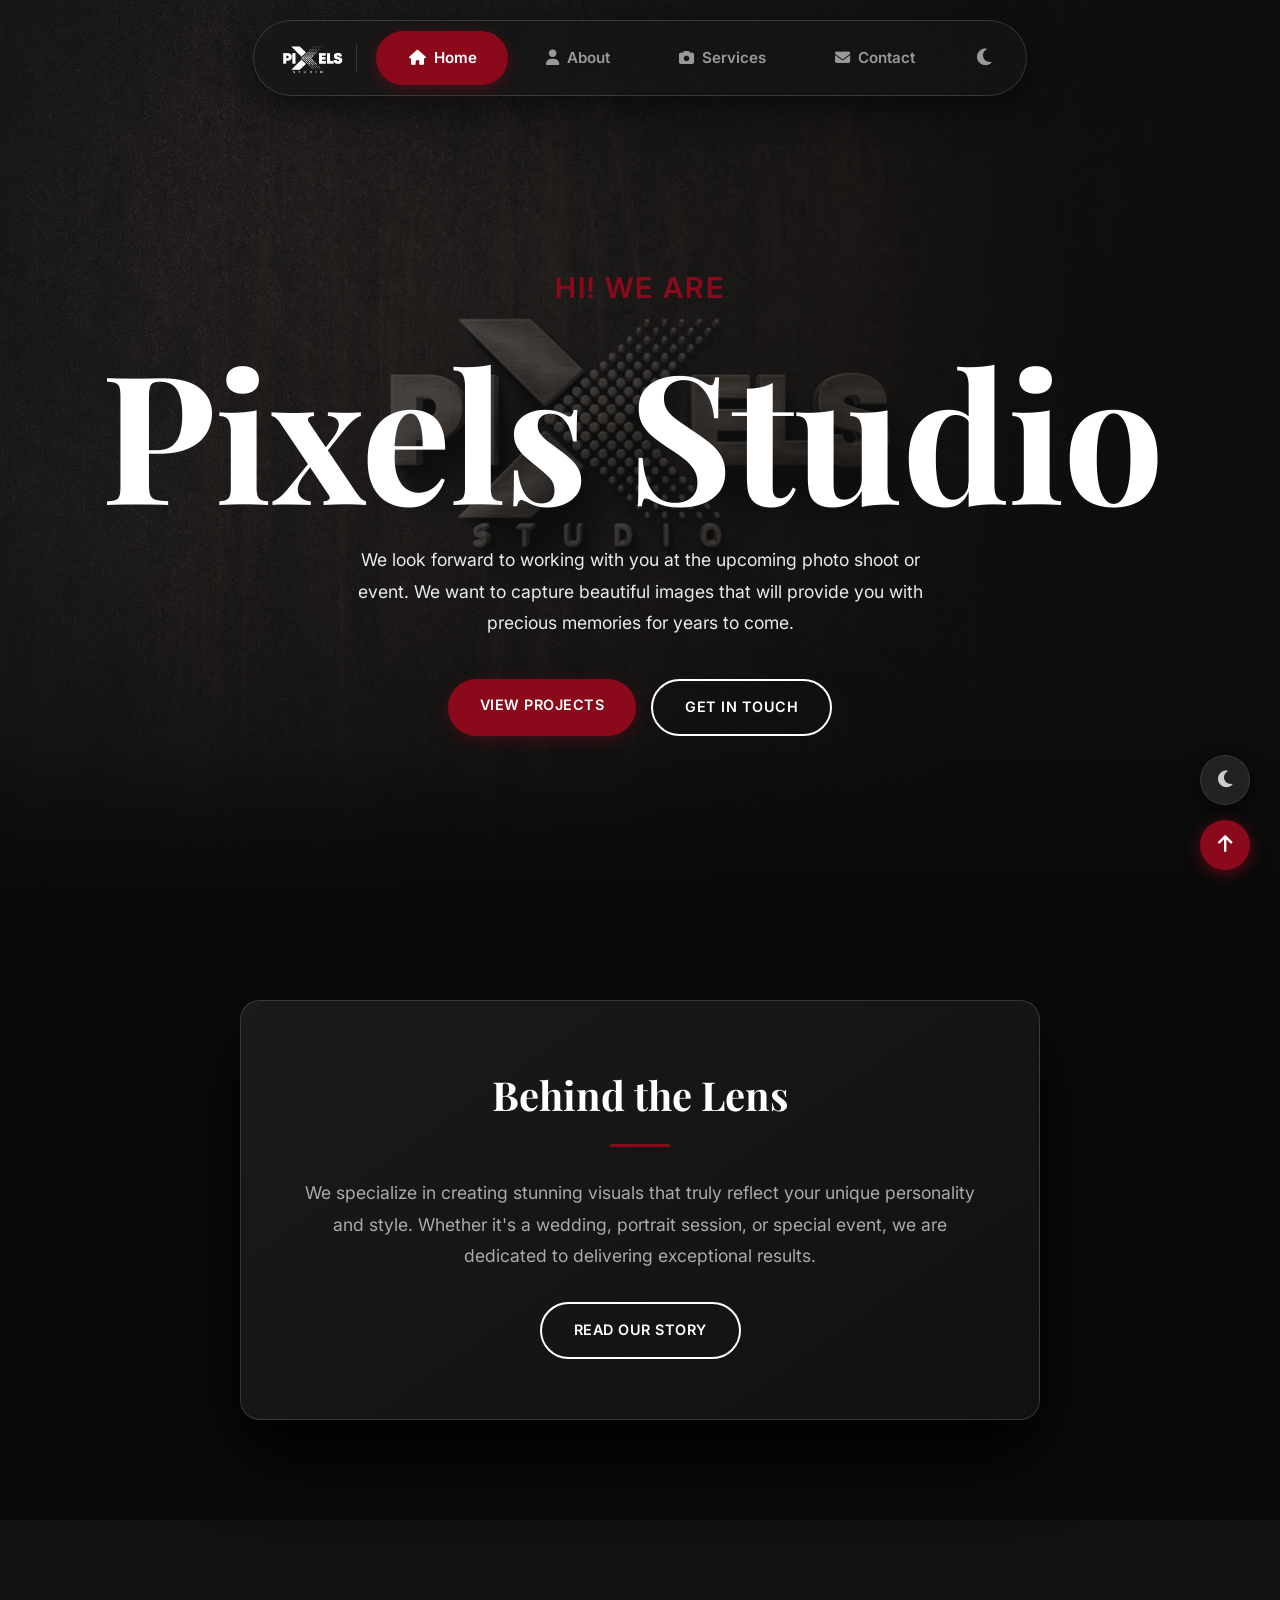
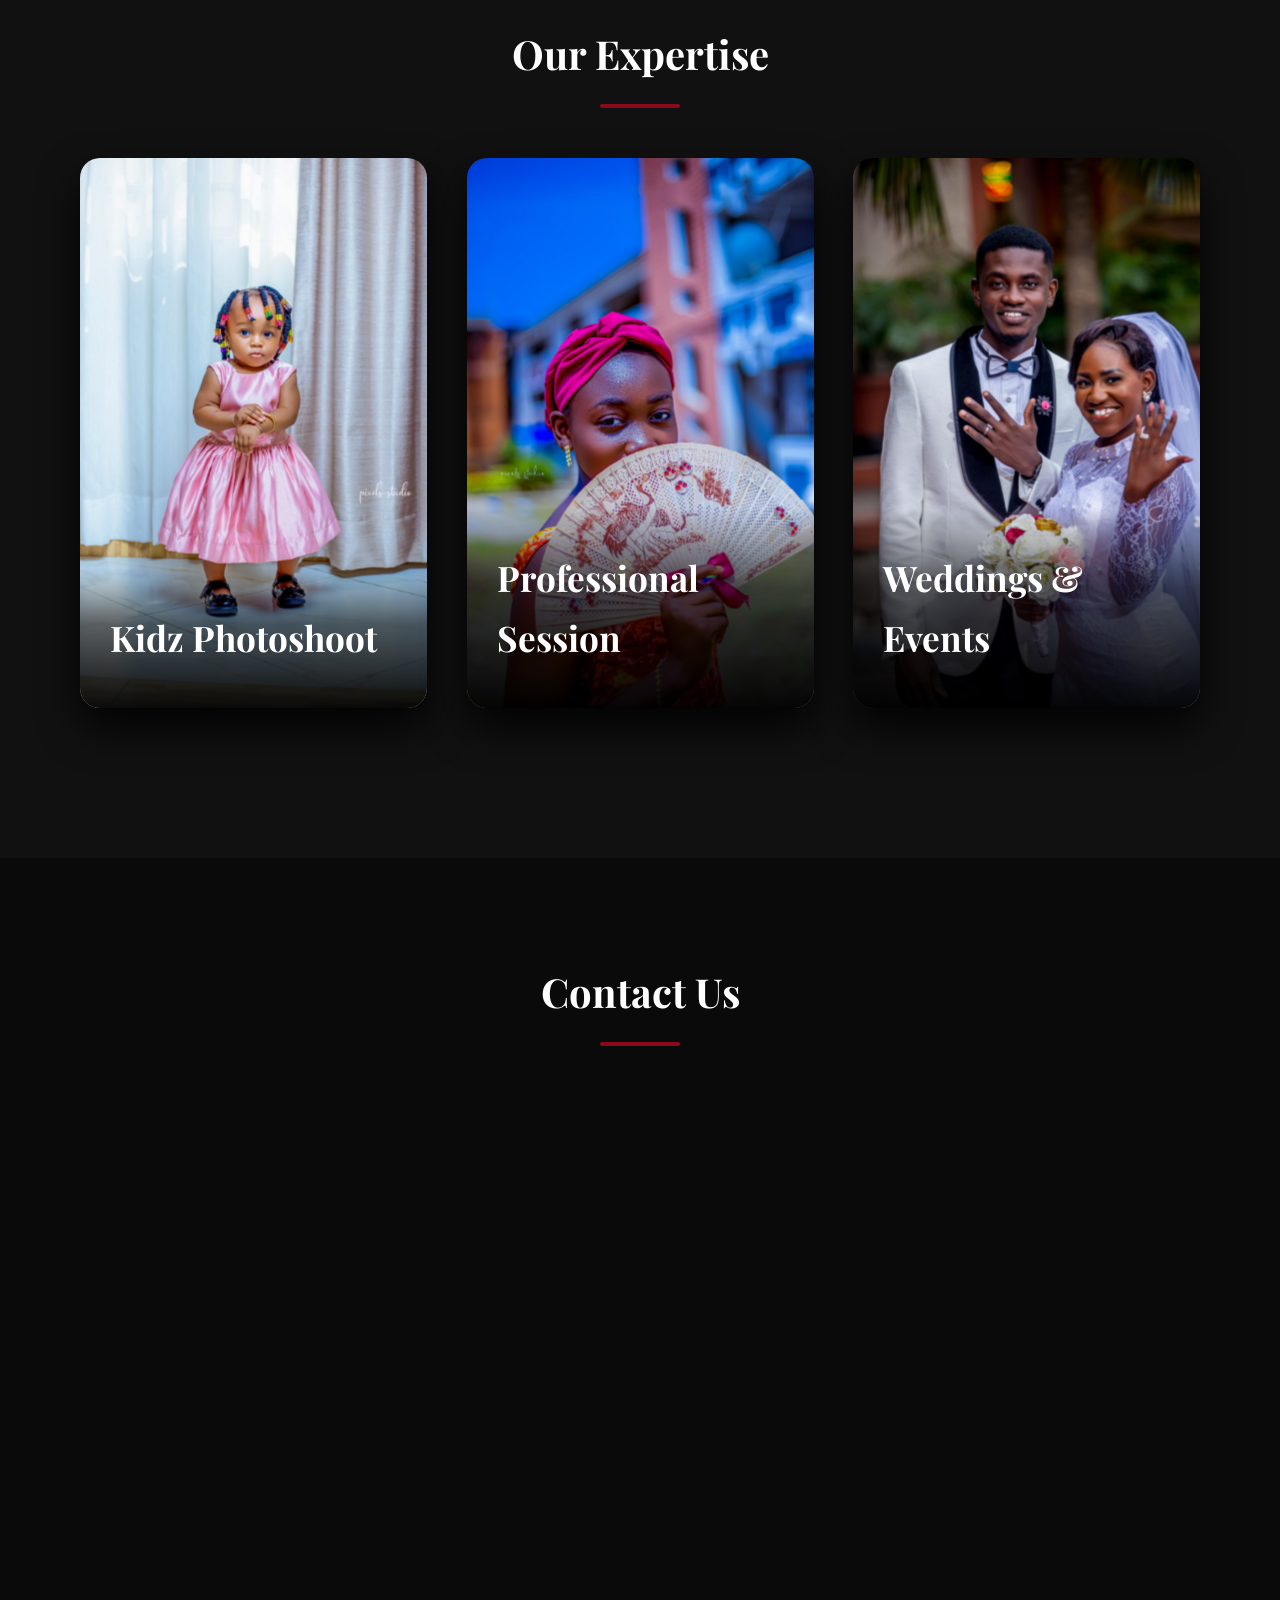
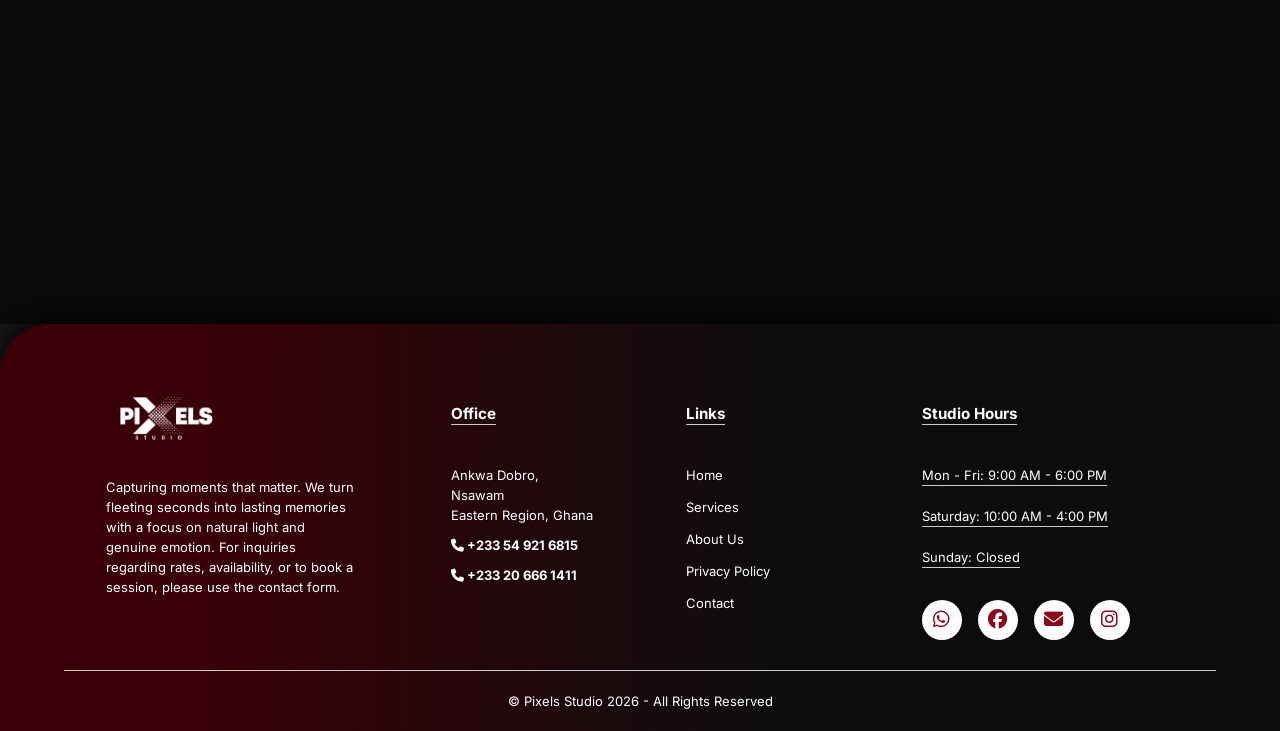
==== commit fd30f31e: "feat(mobile-nav): refine mobile navigation, page transitions, and add Skeleton UI - Implement smooth" ====
--- a/index.html
+++ b/index.html
@@ -4,6 +4,7 @@
     <meta charset="UTF-8">
     <meta name="viewport" content="width=device-width, initial-scale=1.0">
     <title>Pixels Studio | Where Moments Become Memories</title>
+    <meta name="description" content="Pixels Studio - Capturing beautiful moments and precious memories with professional photography services for kids, photoshoots, and weddings.">
     
     <link rel="stylesheet" href="https://cdnjs.cloudflare.com/ajax/libs/font-awesome/6.5.0/css/all.min.css" crossorigin="anonymous" referrerpolicy="no-referrer" />
     <link rel="preconnect" href="https://fonts.googleapis.com">
@@ -17,6 +18,7 @@
     <link rel="stylesheet" href="CSS/animations.css">
 </head>
 <body>
+    <a href="#main-content" class="skip-link">Skip to main content</a>
     
     <!-- =========================================
          THEME INITIALIZATION
@@ -31,7 +33,7 @@
     ========================================== -->
     <header class="floating-header" id="main-header">
         <nav class="glass-nav" id="nav-links">
-            <a href="index.html" class="brand-logo-link">
+            <a href="index.html" class="brand-logo-link" aria-label="Pixels Studio Home">
                 <img src="Assets/pixels studio footer.png" alt="Pixels Studio" class="logo-dark">
                 <img src="Assets/pixels studio.png" alt="Pixels Studio" class="logo-light">
             </a>
@@ -46,9 +48,11 @@
                 <i class="fa-solid fa-moon"></i>
             </button>
         </nav>
-        <div class="mobile-toggle"><i class="fas fa-bars"></i></div>
+        <div class="mobile-toggle" aria-label="Toggle Navigation Menu"><i class="fas fa-bars"></i></div>
     </header>
     <!-- /HEADER END -->
+    
+    <main id="main-content">
     
     <!-- =========================================
          HERO SECTION
@@ -179,7 +183,7 @@
                         <div class="detail-item">
                             <i class="fas fa-map-marker-alt"></i>
                             <div>
-                                <h4>Studio Location</h4>
+                                <h3>Studio Location</h3>
                                 <span>Ankwa Dobro<br>Nsawam, Eastern Region</span>
                             </div>
                         </div>
@@ -187,7 +191,7 @@
                         <a href="javascript:void(0)" onclick="window.open('https://wa.me/233206661411', '_blank')" class="detail-item clickable">
                             <i class="fab fa-whatsapp"></i>
                             <div>
-                                <h4>WhatsApp</h4>
+                                <h3>WhatsApp</h3>
                                 <span>+233 20 666 1411</span>
                             </div>
                         </a>
@@ -195,7 +199,7 @@
                         <a href="tel:+233549216815" class="detail-item clickable">
                             <i class="fas fa-phone"></i>
                             <div>
-                                <h4>Call</h4>
+                                <h3>Call</h3>
                                 <span>+233 54 921 6815</span>
                             </div>
                         </a>
@@ -203,7 +207,7 @@
                         <a href="mailto:pixelsstudio4@gmail.com" class="detail-item clickable">
                             <i class="fas fa-envelope"></i>
                             <div>
-                                <h4>Email Us</h4>
+                                <h3>Email Us</h3>
                                 <span>pixelsstudio4@gmail.com</span>
                             </div>
                         </a>
@@ -221,6 +225,7 @@
         </div>
     </section>
     <!-- /CONTACT SECTION END -->
+    </main>
 
     <!-- =========================================
          FOOTER SECTION
@@ -247,6 +252,7 @@
                     <li><a href="index.html">Home</a></li>
                     <li><a href="#services">Services</a></li>
                     <li><a href="about.html">About Us</a></li>
+                    <li><a href="privacy.html">Privacy Policy</a></li>
                     <li><a href="#contact">Contact</a></li>
                 </ul>
             </div>
@@ -291,14 +297,14 @@
                 <input type="text" name="_gotcha" style="display:none" tabindex="-1" autocomplete="off">
 
                 <div class="form-step active" id="step1">
-                    <div class="input-group"><label>Full Name</label><input type="text" name="fullName" placeholder="John Smith" required></div>
-                    <div class="input-group"><label>Phone Number</label><input type="tel" name="phone" placeholder="+233 XX XXX XXXX" required></div>
-                    <div class="input-group"><label>Email Address</label><input type="email" name="email" placeholder="your@email.com" required></div>
+                    <div class="input-group"><label for="fullNameInput">Full Name</label><input type="text" id="fullNameInput" name="fullName" placeholder="John Smith" autocomplete="name" enterkeyhint="next" required></div>
+                    <div class="input-group"><label for="phoneInput">Phone Number</label><input type="tel" id="phoneInput" name="phone" placeholder="+233 XX XXX XXXX" autocomplete="tel" enterkeyhint="next" required></div>
+                    <div class="input-group"><label for="emailInput">Email Address</label><input type="email" id="emailInput" name="email" placeholder="your@email.com" autocomplete="email" enterkeyhint="next" required></div>
                 </div>
                 <div class="form-step" id="step2">
                     <div class="input-group">
-                        <label>Service</label>
-                        <select id="serviceSelect" name="serviceType">
+                        <label for="serviceSelect">Service</label>
+                        <select id="serviceSelect" name="serviceType" aria-label="Select Service Type">
                             <option value="photoshoot">Photoshoot</option>
                             <option value="wedding">Wedding Coverage</option>
                             <option value="kids">Kids Photography</option>
--- a/CSS/global.css
+++ b/CSS/global.css
@@ -9,6 +9,24 @@
     padding: 0;
     box-sizing: border-box;
     -webkit-tap-highlight-color: transparent;
+}
+
+.skip-link {
+    position: absolute;
+    top: 20px;
+    left: 20px;
+    transform: translateY(-120px);
+    background: var(--primary, #8a0a1b);
+    color: #ffffff;
+    padding: 12px 20px;
+    border-radius: 8px;
+    z-index: 100000;
+    text-decoration: none;
+    font-weight: 600;
+    transition: transform 0.2s cubic-bezier(0.16, 1, 0.3, 1);
+}
+.skip-link:focus {
+    transform: translateY(0);
 }
 
 :root {
@@ -28,11 +46,11 @@
     --selection-bg: var(--primary);
     --selection-color: #ffffff;
     
-    --nav-bg: rgba(17, 17, 17, 0.45);
-    --nav-bg-scrolled: rgba(17, 17, 17, 0.65);
-    --nav-border: rgba(255, 255, 255, 0.08);
-    --nav-shadow: 0 10px 35px rgba(0, 0, 0, 0.6);
-    --nav-shadow-scrolled: 0 15px 45px rgba(0, 0, 0, 0.9);
+    --nav-bg: rgba(22, 22, 22, 0.65);
+    --nav-bg-scrolled: rgba(18, 18, 18, 0.82);
+    --nav-border: rgba(255, 255, 255, 0.15);
+    --nav-shadow: 0 10px 35px rgba(0, 0, 0, 0.5);
+    --nav-shadow-scrolled: 0 15px 45px rgba(0, 0, 0, 0.8);
     
     --scroll-track: transparent;
     --scroll-thumb: #444444;
@@ -56,11 +74,11 @@
     --selection-bg: rgba(138, 10, 27, 0.15);
     --selection-color: #8a0a1b;
     
-    --nav-bg: rgba(255, 255, 255, 0.85);
-    --nav-bg-scrolled: rgba(255, 255, 255, 0.95);
-    --nav-border: rgba(0, 0, 0, 0.08);
-    --nav-shadow: 0 10px 35px rgba(0, 0, 0, 0.1);
-    --nav-shadow-scrolled: 0 15px 45px rgba(0, 0, 0, 0.15);
+    --nav-bg: rgba(250, 248, 245, 0.72);
+    --nav-bg-scrolled: rgba(255, 255, 255, 0.88);
+    --nav-border: rgba(0, 0, 0, 0.12);
+    --nav-shadow: 0 10px 35px rgba(0, 0, 0, 0.08);
+    --nav-shadow-scrolled: 0 15px 45px rgba(0, 0, 0, 0.12);
     
     --scroll-track: #faf8f5;
     --scroll-thumb: #cccccc;
@@ -138,14 +156,18 @@
    ========================================= */
 
 .floating-header { 
-    position: absolute;
-    top: 30px; 
+    position: fixed; 
+    top: 20px; 
     left: 0; 
     width: 100%; 
     z-index: 9999; 
     display: flex; 
     justify-content: center; 
-    transition: all 0.4s ease; 
+    will-change: transform, opacity, filter;
+    /* Reappearance (entrance): smooth 360ms cubic-bezier curve */
+    transition: transform 0.36s cubic-bezier(0.16, 1, 0.3, 1), 
+                opacity 0.3s ease-out, 
+                filter 0.3s ease-out; 
 }
 
 .glass-nav { 
@@ -153,22 +175,19 @@
     align-items: center; 
     position: relative; 
     background: var(--nav-bg); 
-    backdrop-filter: blur(16px); 
-    -webkit-backdrop-filter: blur(16px);
+    backdrop-filter: blur(16px) saturate(180%); 
+    -webkit-backdrop-filter: blur(16px) saturate(180%);
     padding: 10px 20px; 
     border-radius: 60px; 
     gap: 5px; 
     border: 1px solid var(--nav-border); 
     box-shadow: var(--nav-shadow); 
-    transition: all 0.4s ease; 
+    transition: background-color 0.3s ease, border-color 0.3s ease, box-shadow 0.3s ease, transform 0.2s ease; 
 }
 
 /* Restores the fixed position when scrolling down */
 .floating-header.scrolled { 
-    position: fixed; 
-    top: 0; 
-    padding-top: 15px; 
-    padding-bottom: 15px; 
+    top: 15px;
 }
 
 .floating-header.scrolled .glass-nav { 
@@ -177,11 +196,17 @@
     box-shadow: var(--nav-shadow-scrolled); 
 }
 
-/* Hides the navigation bar when scrolling down */
+/* Disappearance (exit): swift 240ms with scale reduction and micro-blur */
 .floating-header.nav-hidden {
-    transform: translateY(-150%);
-    opacity: 0;
-    pointer-events: none;
+    animation: none !important;
+    transform: translateY(-40px) scale(0.92) !important;
+    opacity: 0 !important;
+    filter: blur(4px) !important;
+    pointer-events: none !important;
+    /* Faster exit transition when hiding */
+    transition: transform 0.24s cubic-bezier(0.7, 0, 0.84, 0), 
+                opacity 0.2s ease-in, 
+                filter 0.2s ease-in !important;
 }
 
 .nav-logo { 
@@ -260,7 +285,10 @@
     padding: 0.9rem 2rem; 
     border-radius: 50px; 
     font-weight: 600; 
-    transition: var(--transition); 
+    transition: transform 0.2s cubic-bezier(0.16, 1, 0.3, 1), 
+                background-color 0.2s ease, 
+                box-shadow 0.2s ease, 
+                color 0.2s ease; 
     text-transform: uppercase; 
     letter-spacing: 0.5px; 
     font-size: 0.9rem; 
@@ -271,17 +299,19 @@
 .btn-primary { 
     background: var(--primary); 
     color: #fff; 
-    box-shadow: 0 4px 15px rgba(138, 10, 27, 0.5); 
-}
-
-.btn-primary:hover { 
-    background: var(--primary-dark); 
-    transform: translateY(-3px); 
-    box-shadow: 0 8px 25px rgba(138, 10, 27, 0.6); 
+    box-shadow: 0 4px 15px rgba(138, 10, 27, 0.35); 
+}
+
+@media (hover: hover) and (pointer: fine) {
+    .btn-primary:hover { 
+        background: var(--primary-dark); 
+        transform: translateY(-2px); 
+        box-shadow: 0 6px 20px rgba(138, 10, 27, 0.45); 
+    }
 }
 
 .btn-primary:active {
-    transform: scale(0.95);
+    transform: scale(0.97);
 }
 
 .btn-outline { 
@@ -289,15 +319,17 @@
     color: #ffffff; 
 }
 
-.btn-outline:hover { 
-    background: var(--primary); 
-    color: white; 
-    transform: translateY(-3px); 
-    box-shadow: 0 8px 25px rgba(138, 10, 27, 0.4);
+@media (hover: hover) and (pointer: fine) {
+    .btn-outline:hover { 
+        background: var(--primary); 
+        color: white; 
+        transform: translateY(-2px); 
+        box-shadow: 0 6px 20px rgba(138, 10, 27, 0.35);
+    }
 }
 
 .btn-outline:active {
-    transform: scale(0.95);
+    transform: scale(0.97);
 }
 
 /* =========================================
@@ -347,12 +379,12 @@
    FOOTER SECTION (GLOBAL)
    ========================================= */
 
-footer { 
+footer:not(.minimal-footer) { 
     width: 100%; 
     z-index: 20; 
     position: relative; 
     bottom: 0; 
-    background: linear-gradient(to right, #3a0008 15%, #0e0d0d 60%, #0e0d0d 100%) !important;
+    background: linear-gradient(to right, #3a0008 15%, #0e0d0d 60%, #0e0d0d 100%);
     color: #fff; 
     padding: 50px 0 20px; 
     border-top-left-radius: 50px; 
@@ -363,7 +395,7 @@
     overflow: hidden;
 }
 
-footer::before {
+footer:not(.minimal-footer)::before {
     content: '';
     position: absolute;
     inset: 0;
@@ -649,7 +681,7 @@
 }
 
 .scroll-top-btn:active {
-    transform: scale(0.9) !important;
+    transform: scale(0.95) !important;
 }
 
 /* Floating Actions Mobile Responsiveness */
@@ -681,26 +713,50 @@
     color: #999999;
     font-size: 1.2rem;
     cursor: pointer;
-    transition: all 0.3s ease;
+    transition: transform 0.2s cubic-bezier(0.16, 1, 0.3, 1), color 0.25s ease;
     margin-left: 10px;
     z-index: 2;
-}
-
-#theme-toggle:hover,
-.mobile-toggle:hover {
-    color: #ffffff;
-    background: rgba(255, 255, 255, 0.1);
-    transform: scale(1.05);
+    outline: none !important;
+    -webkit-tap-highlight-color: transparent;
+}
+
+#theme-toggle:focus,
+#theme-toggle:focus-visible,
+.mobile-toggle:focus,
+.mobile-toggle:focus-visible {
+    outline: none !important;
+    box-shadow: none !important;
+    background: transparent !important;
+}
+
+@media (hover: hover) and (pointer: fine) {
+    #theme-toggle:hover,
+    .mobile-toggle:hover {
+        color: #ffffff;
+        background: rgba(255, 255, 255, 0.08);
+        transform: scale(1.05);
+    }
+    body.light-theme #theme-toggle:hover,
+    body.light-theme .mobile-toggle:hover {
+        color: #111111;
+        background: rgba(0, 0, 0, 0.05);
+    }
+}
+
+#theme-toggle i,
+.floating-theme-btn i {
+    display: inline-block;
+    transition: transform 0.22s cubic-bezier(0.16, 1, 0.3, 1), opacity 0.18s ease;
+}
+
+#theme-toggle.theme-swapping i,
+.floating-theme-btn.theme-swapping i {
+    transform: rotate(180deg) scale(0.65);
+    opacity: 0;
 }
 
 body.light-theme #theme-toggle {
     color: #555555;
-}
-
-body.light-theme #theme-toggle:hover,
-body.light-theme .mobile-toggle:hover {
-    color: #111111;
-    background: rgba(0, 0, 0, 0.05);
 }
 
 /* =========================================
@@ -785,16 +841,16 @@
     box-shadow: 0 -5px 20px rgba(0, 0, 0, 0.1) !important; 
 }
 
-body.light-theme footer p,
-body.light-theme footer a,
-body.light-theme footer span,
-body.light-theme footer li,
-body.light-theme footer .copyright,
-body.light-theme footer .footer-head {
-    color: rgba(255, 255, 255, 0.9) !important; 
-}
-
-body.light-theme footer .phone-numbers a {
+body.light-theme footer:not(.minimal-footer) p,
+body.light-theme footer:not(.minimal-footer) a,
+body.light-theme footer:not(.minimal-footer) span,
+body.light-theme footer:not(.minimal-footer) li,
+body.light-theme footer:not(.minimal-footer) .copyright,
+body.light-theme footer:not(.minimal-footer) .footer-head {
+    color: #ffffff !important; 
+}
+
+body.light-theme footer:not(.minimal-footer) .phone-numbers a {
     color: #ffffff !important;
 }
 
@@ -818,17 +874,19 @@
     content: '';
     position: fixed;
     inset: 0;
-    background: rgba(0, 0, 0, 0.7);
-    backdrop-filter: blur(10px);
-    -webkit-backdrop-filter: blur(10px);
-    z-index: 9998; /* Sits directly beneath the 9999 z-index header */
+    background: rgba(0, 0, 0, 0.65);
+    backdrop-filter: blur(12px) saturate(150%);
+    -webkit-backdrop-filter: blur(12px) saturate(150%);
+    z-index: 9998; /* Sits directly beneath header z-index */
     opacity: 0;
     visibility: hidden;
-    transition: all 0.4s ease;
+    will-change: opacity, backdrop-filter;
+    transition: opacity 0.35s cubic-bezier(0.16, 1, 0.3, 1), 
+                visibility 0.35s ease;
     pointer-events: none;
 }
 body.light-theme::after {
-    background: rgba(255, 255, 255, 0.6);
+    background: rgba(250, 248, 245, 0.7);
 }
 body.menu-active::after {
     opacity: 1;
@@ -836,7 +894,8 @@
     pointer-events: auto;
 }
 body.menu-active {
-    overflow: hidden;
+    /* Allow scrolling so user can scroll away and auto-close menu */
+    touch-action: pan-y;
 }
 
 @media (max-width: 768px) {
@@ -845,38 +904,45 @@
         align-items: center;
         justify-content: center;
         position: absolute;
-        top: 15px; 
-        right: 30px;
+        top: 12px; 
+        right: 25px;
         z-index: 10001;
-        height: 40px;
-        width: 40px;
+        height: 44px;
+        width: 44px;
         padding: 0;
+        background: transparent;
+        border: none;
+        border-radius: 50%;
+        box-shadow: none;
+        outline: none !important;
+        -webkit-tap-highlight-color: transparent;
+        transition: transform 0.2s cubic-bezier(0.16, 1, 0.3, 1), background-color 0.25s ease;
     }
     
     /* Animated Hamburger Lines */
     .mobile-toggle i {
         position: relative;
-        width: 24px;
+        width: 22px;
         height: 2px;
         background-color: #ffffff;
-        transition: all 0.3s ease;
+        transition: background-color 0.22s ease, transform 0.25s cubic-bezier(0.16, 1, 0.3, 1);
         display: block;
     }
     .mobile-toggle i::before,
     .mobile-toggle i::after {
         content: '';
         position: absolute;
-        width: 24px;
+        width: 22px;
         height: 2px;
         background-color: #ffffff;
-        transition: all 0.3s ease;
+        transition: transform 0.25s cubic-bezier(0.16, 1, 0.3, 1), top 0.25s cubic-bezier(0.16, 1, 0.3, 1), bottom 0.25s cubic-bezier(0.16, 1, 0.3, 1), background-color 0.22s ease;
         left: 0;
     }
     .mobile-toggle i::before {
-        top: -8px;
+        top: -7px;
     }
     .mobile-toggle i::after {
-        bottom: -8px;
+        bottom: -7px;
     }
 
     /* Light Theme Hamburger */
@@ -886,9 +952,9 @@
         background-color: #111111;
     }
 
-    /* Hamburger to 'X' Animation States */
+    /* Hamburger to 'X' Morphing Animation */
     body.menu-active .mobile-toggle i {
-        background-color: transparent;
+        background-color: transparent !important;
     }
     body.menu-active .mobile-toggle i::before {
         top: 0;
@@ -900,7 +966,7 @@
     }
     
     .mobile-toggle:active {
-        transform: scale(0.85);
+        transform: scale(0.92);
     }
     
     .glass-nav {
@@ -910,6 +976,12 @@
         border-radius: 24px;
         padding: 15px 25px;
         gap: 0;
+        background: var(--nav-bg);
+        backdrop-filter: blur(24px) saturate(180%);
+        -webkit-backdrop-filter: blur(24px) saturate(180%);
+        border: 1px solid var(--nav-border);
+        box-shadow: var(--nav-shadow);
+        transition: padding 0.28s cubic-bezier(0.16, 1, 0.3, 1), background-color 0.3s ease, border-color 0.3s ease;
     }
     .nav-logo {
         padding: 0;
@@ -927,23 +999,23 @@
         opacity: 0;
         visibility: hidden;
         overflow: hidden;
-        transform: translateX(10px);
-        transition: all 0.3s ease;
+        transform: translateY(-8px);
+        transition: max-height 0.18s cubic-bezier(0.16, 1, 0.3, 1), opacity 0.15s ease, transform 0.18s cubic-bezier(0.16, 1, 0.3, 1), visibility 0.18s ease, padding 0.18s ease;
     }
     .glass-nav.menu-open .nav-item {
         max-height: 60px;
         opacity: 1;
         visibility: visible;
-        padding: 15px 0;
+        padding: 14px 0;
         border-top-width: 1px;
-        transform: translateX(0);
+        transform: translateY(0);
     }
     
     /* Staggered entrance delays for mobile menu items */
-    .glass-nav.menu-open .nav-item:nth-child(4) { transition-delay: 0.05s; }
-    .glass-nav.menu-open .nav-item:nth-child(5) { transition-delay: 0.1s; }
-    .glass-nav.menu-open .nav-item:nth-child(6) { transition-delay: 0.15s; }
-    .glass-nav.menu-open .nav-item:nth-child(7) { transition-delay: 0.2s; }
+    .glass-nav.menu-open .nav-item:nth-child(4) { transition-delay: 0.04s; }
+    .glass-nav.menu-open .nav-item:nth-child(5) { transition-delay: 0.08s; }
+    .glass-nav.menu-open .nav-item:nth-child(6) { transition-delay: 0.12s; }
+    .glass-nav.menu-open .nav-item:nth-child(7) { transition-delay: 0.16s; }
     
     #theme-toggle {
         display: flex;
@@ -976,3 +1048,82 @@
         color: var(--primary) !important;
     }
 }
+
+/* =========================================
+   MOBILE & CROSS-PAGE TRANSITIONS
+   ========================================= */
+body {
+    animation: pageEnter 0.22s cubic-bezier(0.16, 1, 0.3, 1) ease-out;
+}
+
+@keyframes pageEnter {
+    from {
+        opacity: 0;
+        transform: translateY(4px);
+    }
+    to {
+        opacity: 1;
+        transform: translateY(0);
+    }
+}
+
+/* =========================================
+   SKELETON UI SHIMMER SYSTEM
+   ========================================= */
+@keyframes skeletonShimmer {
+    0% {
+        background-position: -200% 0;
+    }
+    100% {
+        background-position: 200% 0;
+    }
+}
+
+.skeleton {
+    position: relative;
+    overflow: hidden;
+    background: linear-gradient(90deg, rgba(255, 255, 255, 0.03) 25%, rgba(255, 255, 255, 0.08) 50%, rgba(255, 255, 255, 0.03) 75%);
+    background-size: 200% 100%;
+    animation: skeletonShimmer 1.8s infinite cubic-bezier(0.4, 0, 0.6, 1);
+    border-radius: 12px;
+}
+
+body.light-theme .skeleton {
+    background: linear-gradient(90deg, rgba(0, 0, 0, 0.03) 25%, rgba(0, 0, 0, 0.07) 50%, rgba(0, 0, 0, 0.03) 75%);
+    background-size: 200% 100%;
+}
+
+.skeleton-text {
+    height: 16px;
+    width: 100%;
+    margin-bottom: 8px;
+    border-radius: 8px;
+}
+
+.skeleton-title {
+    height: 28px;
+    width: 60%;
+    margin-bottom: 16px;
+    border-radius: 10px;
+}
+
+.skeleton-card {
+    min-height: 380px;
+    width: 100%;
+    border-radius: 20px;
+}
+
+.skeleton-circle {
+    width: 44px;
+    height: 44px;
+    border-radius: 50%;
+}
+
+/* Image skeleton loading resolver */
+img.img-loading {
+    opacity: 0;
+    transition: opacity 0.3s ease-out;
+}
+img.img-loaded {
+    opacity: 1;
+}
--- a/CSS/home.css
+++ b/CSS/home.css
@@ -66,7 +66,6 @@
     align-items: center; 
     text-align: center; 
     width: 100%; 
-    animation: smoothFloat 6s ease-in-out infinite; 
     position: relative;
     z-index: 2;
 }
@@ -239,8 +238,8 @@
 }
 
 .about-3d-card:hover {
-    transform: translateY(-10px) rotateX(2deg) rotateY(-2deg);
-    box-shadow: 0 45px 90px rgba(138, 10, 27, 0.5);
+    transform: translateY(-6px) rotateX(1deg) rotateY(-1deg);
+    box-shadow: 0 20px 45px rgba(0, 0, 0, 0.4), 0 0 25px rgba(138, 10, 27, 0.18);
 }
 
 .about-3d-card h2 {
@@ -306,16 +305,17 @@
     height: 550px;
     text-decoration: none;
     outline: none;
+    border-radius: 20px;
 }
 
 .card-inner {
     position: relative;
     width: 100%;
     height: 100%;
-    border-radius: 15px;
+    border-radius: 20px;
     overflow: hidden;
     transform-style: preserve-3d;
-    transition: transform 0.8s cubic-bezier(0.16, 1, 0.3, 1), box-shadow 0.8s cubic-bezier(0.16, 1, 0.3, 1);
+    transition: transform 0.38s cubic-bezier(0.16, 1, 0.3, 1), box-shadow 0.38s cubic-bezier(0.16, 1, 0.3, 1);
     will-change: transform, box-shadow;
     box-shadow: 0 20px 40px rgba(0,0,0,0.85);
 }
@@ -334,7 +334,7 @@
     height: 100%;
     object-fit: cover;
     transform: scale(1.1);
-    transition: transform 0.8s cubic-bezier(0.16, 1, 0.3, 1), filter 0.8s ease;
+    transition: transform 0.38s cubic-bezier(0.16, 1, 0.3, 1), filter 0.38s ease;
     will-change: transform, filter;
 }
 
--- a/CSS/modal.css
+++ b/CSS/modal.css
@@ -14,6 +14,13 @@
     justify-content: center;
     backdrop-filter: blur(8px);
     -webkit-backdrop-filter: blur(8px);
+    opacity: 0;
+    transition: opacity 0.25s ease;
+}
+
+.modal-overlay.active {
+    display: flex;
+    opacity: 1;
 }
 
 .modal-container {
@@ -27,7 +34,14 @@
     position: relative;
     font-family: 'Inter', sans-serif;
     overflow: hidden;
-    transition: background 0.5s ease, border-color 0.5s ease, box-shadow 0.5s ease;
+    transform: translateY(12px) scale(0.96);
+    transition: transform 0.25s cubic-bezier(0.16, 1, 0.3, 1), 
+                background 0.5s ease, 
+                border-color 0.5s ease;
+}
+
+.modal-overlay.active .modal-container {
+    transform: translateY(0) scale(1);
 }
 
 .modal-header {
@@ -126,20 +140,15 @@
 
 .form-step {
     display: none;
+    opacity: 0;
+    transform: translateX(12px);
+    transition: transform 0.22s cubic-bezier(0.16, 1, 0.3, 1), opacity 0.22s ease-out;
 }
 
 .form-step.active {
     display: block;
-    animation: fadeIn 0.3s;
-}
-
-@keyframes fadeIn { 
-    from {
-        opacity: 0;
-    }
-    to {
-        opacity: 1;
-    }
+    opacity: 1;
+    transform: translateX(0);
 }
 
 .input-group {
@@ -241,7 +250,7 @@
     align-items: center;
     gap: 8px;
     padding: 10px 0;
-    transition: color 0.3s;
+    transition: color 0.16s ease, transform 0.16s cubic-bezier(0.16, 1, 0.3, 1);
 }
 
 .nav-btn.back:hover {
@@ -249,7 +258,7 @@
 }
 
 .nav-btn.back:active {
-    transform: scale(0.95);
+    transform: scale(0.96);
 }
 
 .nav-btn.next {
@@ -264,16 +273,21 @@
     display: flex;
     align-items: center;
     gap: 8px;
-    transition: 0.3s;
-}
-
-.nav-btn.next:hover {
-    background-color: var(--primary-dark);
-    box-shadow: 0 8px 20px rgba(138, 10, 27, 0.4);
+    transition: transform 0.16s cubic-bezier(0.16, 1, 0.3, 1), 
+                background-color 0.16s ease, 
+                box-shadow 0.16s ease;
+}
+
+@media (hover: hover) and (pointer: fine) {
+    .nav-btn.next:hover {
+        background-color: var(--primary-dark);
+        transform: translateY(-1px);
+        box-shadow: 0 6px 16px rgba(138, 10, 27, 0.35);
+    }
 }
 
 .nav-btn.next:active {
-    transform: scale(0.95);
+    transform: scale(0.97);
 }
 
 .modal-footer-bar {
@@ -292,7 +306,7 @@
     color: #888;
     border: none;
     cursor: pointer;
-    transition: 0.3s ease;
+    transition: opacity 0.15s ease, background-color 0.15s ease, color 0.15s ease;
 }
 
 .cancel-link:hover {
@@ -301,7 +315,7 @@
 }
 
 .cancel-link:active {
-    transform: scale(0.95);
+    opacity: 0.7;
 }
 
 /* Form Validation Error State */
@@ -360,7 +374,9 @@
     z-index: 10015;
     opacity: 0;
     visibility: hidden;
-    transition: all 0.4s cubic-bezier(0.16, 1, 0.3, 1);
+    transition: transform 0.25s cubic-bezier(0.16, 1, 0.3, 1), 
+                opacity 0.25s ease-out, 
+                visibility 0.25s;
     font-family: 'Inter', sans-serif;
     font-size: 0.95rem;
     font-weight: 500;
--- a/CSS/animations.css
+++ b/CSS/animations.css
@@ -6,17 +6,26 @@
 @keyframes navFadeIn {
     from { 
         opacity: 0; 
-        transform: translateY(-20px); 
+        transform: translateY(-20px) scale(0.95); 
+        filter: blur(4px);
     }
     to { 
         opacity: 1; 
-        transform: translateY(0); 
+        transform: translateY(0) scale(1); 
+        filter: blur(0px);
     }
 }
 
 .floating-header {
     opacity: 0;
-    animation: navFadeIn 0.8s cubic-bezier(0.25, 1, 0.5, 1) forwards;
+    animation: navFadeIn 0.4s cubic-bezier(0.16, 1, 0.3, 1) forwards;
+}
+
+/* Disable initial keyframes fill-mode when scrolled, hidden, or exiting */
+.floating-header.scrolled,
+.floating-header.nav-hidden,
+body.page-exiting .floating-header {
+    animation: none !important;
 }
 
 /* Hero Content Float Up */
@@ -61,23 +70,26 @@
    2. REPEATING SCROLL REVEAL ENGINE
    ========================================= */
 
-.scroll-reveal {
+.scroll-reveal,
+.reveal-up {
     opacity: 0;
     will-change: transform, opacity;
-    transform: translateY(50px);
-    transition: all 0.8s cubic-bezier(0.22, 1, 0.36, 1);
+    transform: translateY(24px);
+    transition: transform 0.4s cubic-bezier(0.16, 1, 0.3, 1), 
+                opacity 0.4s ease-out;
 }
 
-.scroll-reveal.active {
+.scroll-reveal.active,
+.reveal-up.active {
     opacity: 1 !important;
     transform: translateY(0) scale(1) !important;
 }
 
 .scroll-reveal.reveal-left {
-    transform: translateX(-30px);
+    transform: translateX(-16px);
 }
 .scroll-reveal.reveal-right {
-    transform: translateX(30px);
+    transform: translateX(16px);
 }
 
 .scroll-reveal.active.reveal-left,
@@ -91,13 +103,13 @@
    ========================================= */
 
 .delay-100 {
+    transition-delay: 0.1s !important;
+}
+.delay-200 {
     transition-delay: 0.2s !important;
 }
-.delay-200 {
-    transition-delay: 0.4s !important;
-}
 .delay-300 {
-    transition-delay: 0.6s !important;
+    transition-delay: 0.3s !important;
 }
 
 
@@ -105,21 +117,27 @@
    4. PAGE TRANSITIONS
    ========================================= */
 
-body {
-    transition: opacity 0.4s ease-in-out;
-    opacity: 1;
-}
-
-body.fade-out {
-    opacity: 0;
-}
-
 /* Mobile reduction for slide animations to prevent horizontal overflow */
 @media (max-width: 768px) {
     .scroll-reveal.reveal-left {
-        transform: translateX(-50px);
+        transform: translateX(-16px);
     }
     .scroll-reveal.reveal-right {
-        transform: translateX(50px);
+        transform: translateX(16px);
+    }
+}
+
+/* Reduced Motion Accessibility */
+@media (prefers-reduced-motion: reduce) {
+    .scroll-reveal,
+    .brand-huge,
+    .hero-intro,
+    .hero-subtext,
+    .button-group,
+    .floating-header {
+        animation: none !important;
+        transition: opacity 0.2s ease !important;
+        transform: none !important;
+        opacity: 1 !important;
     }
 }
